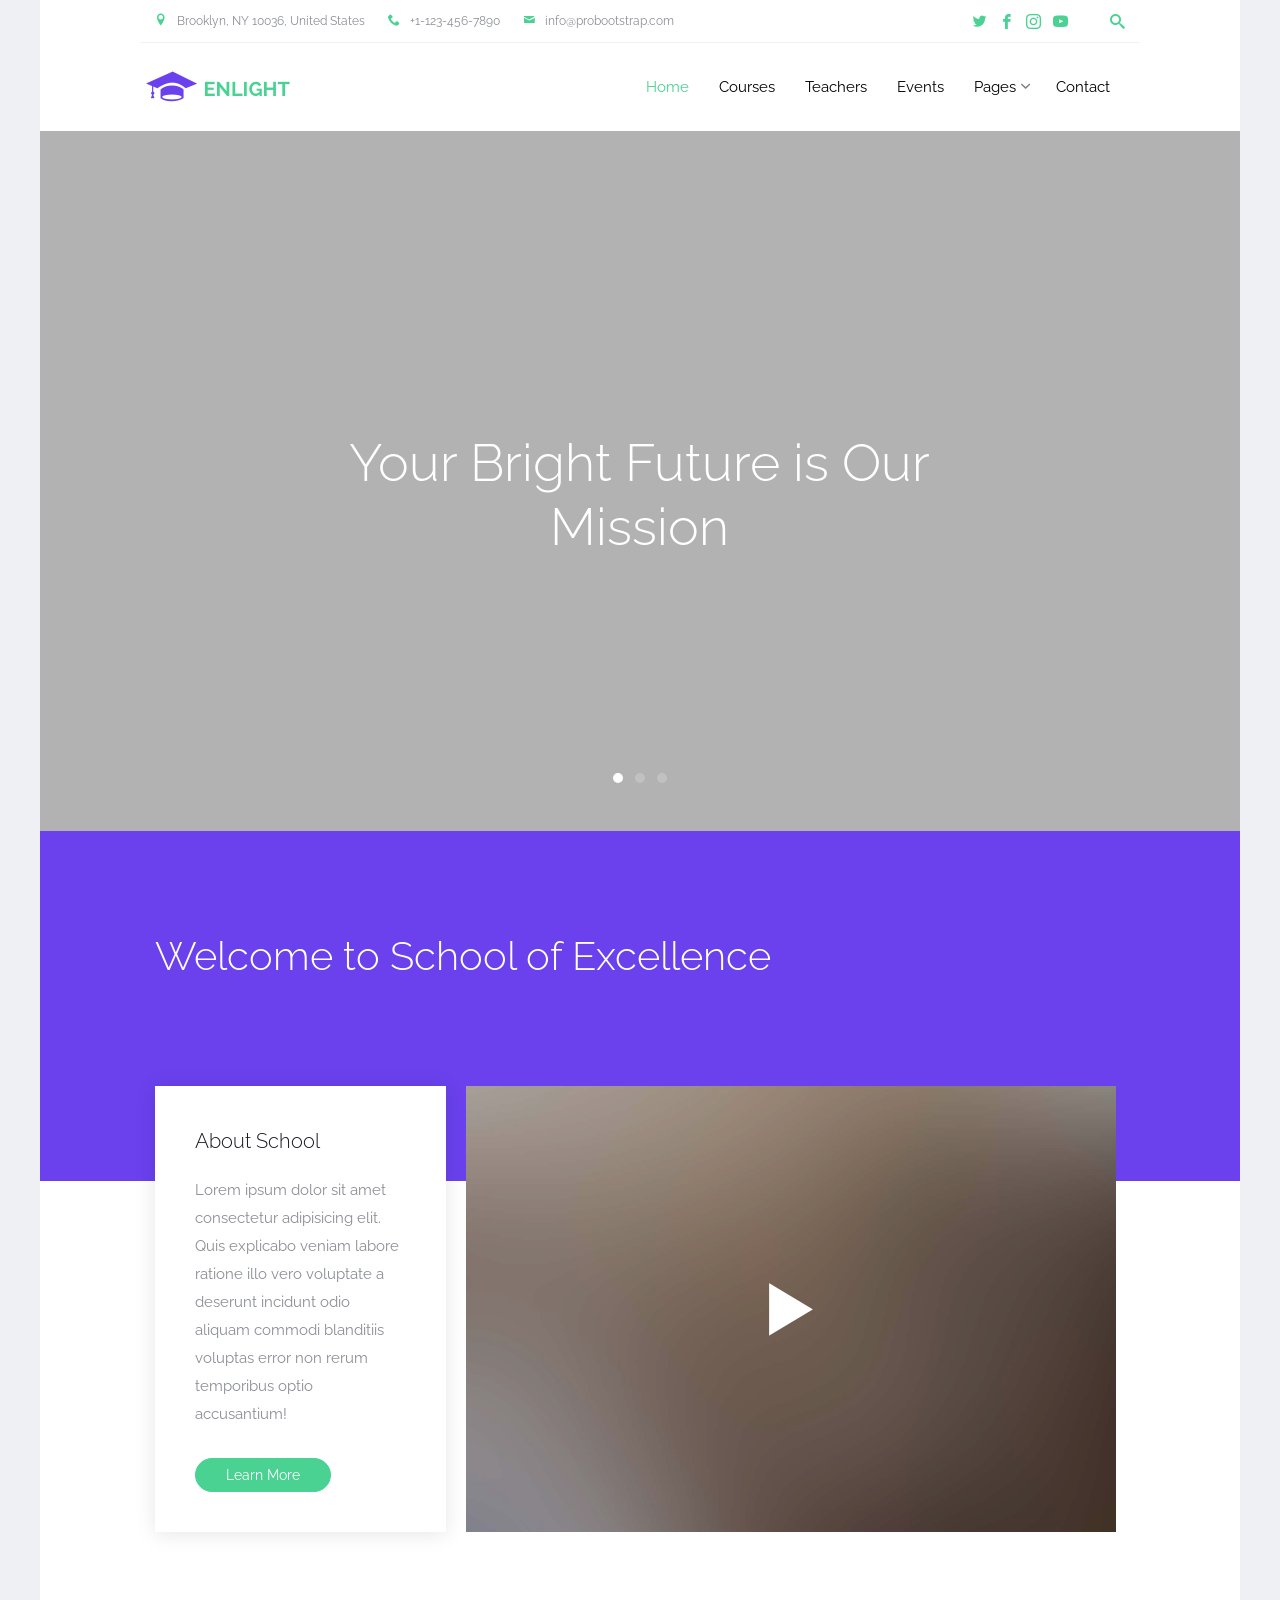
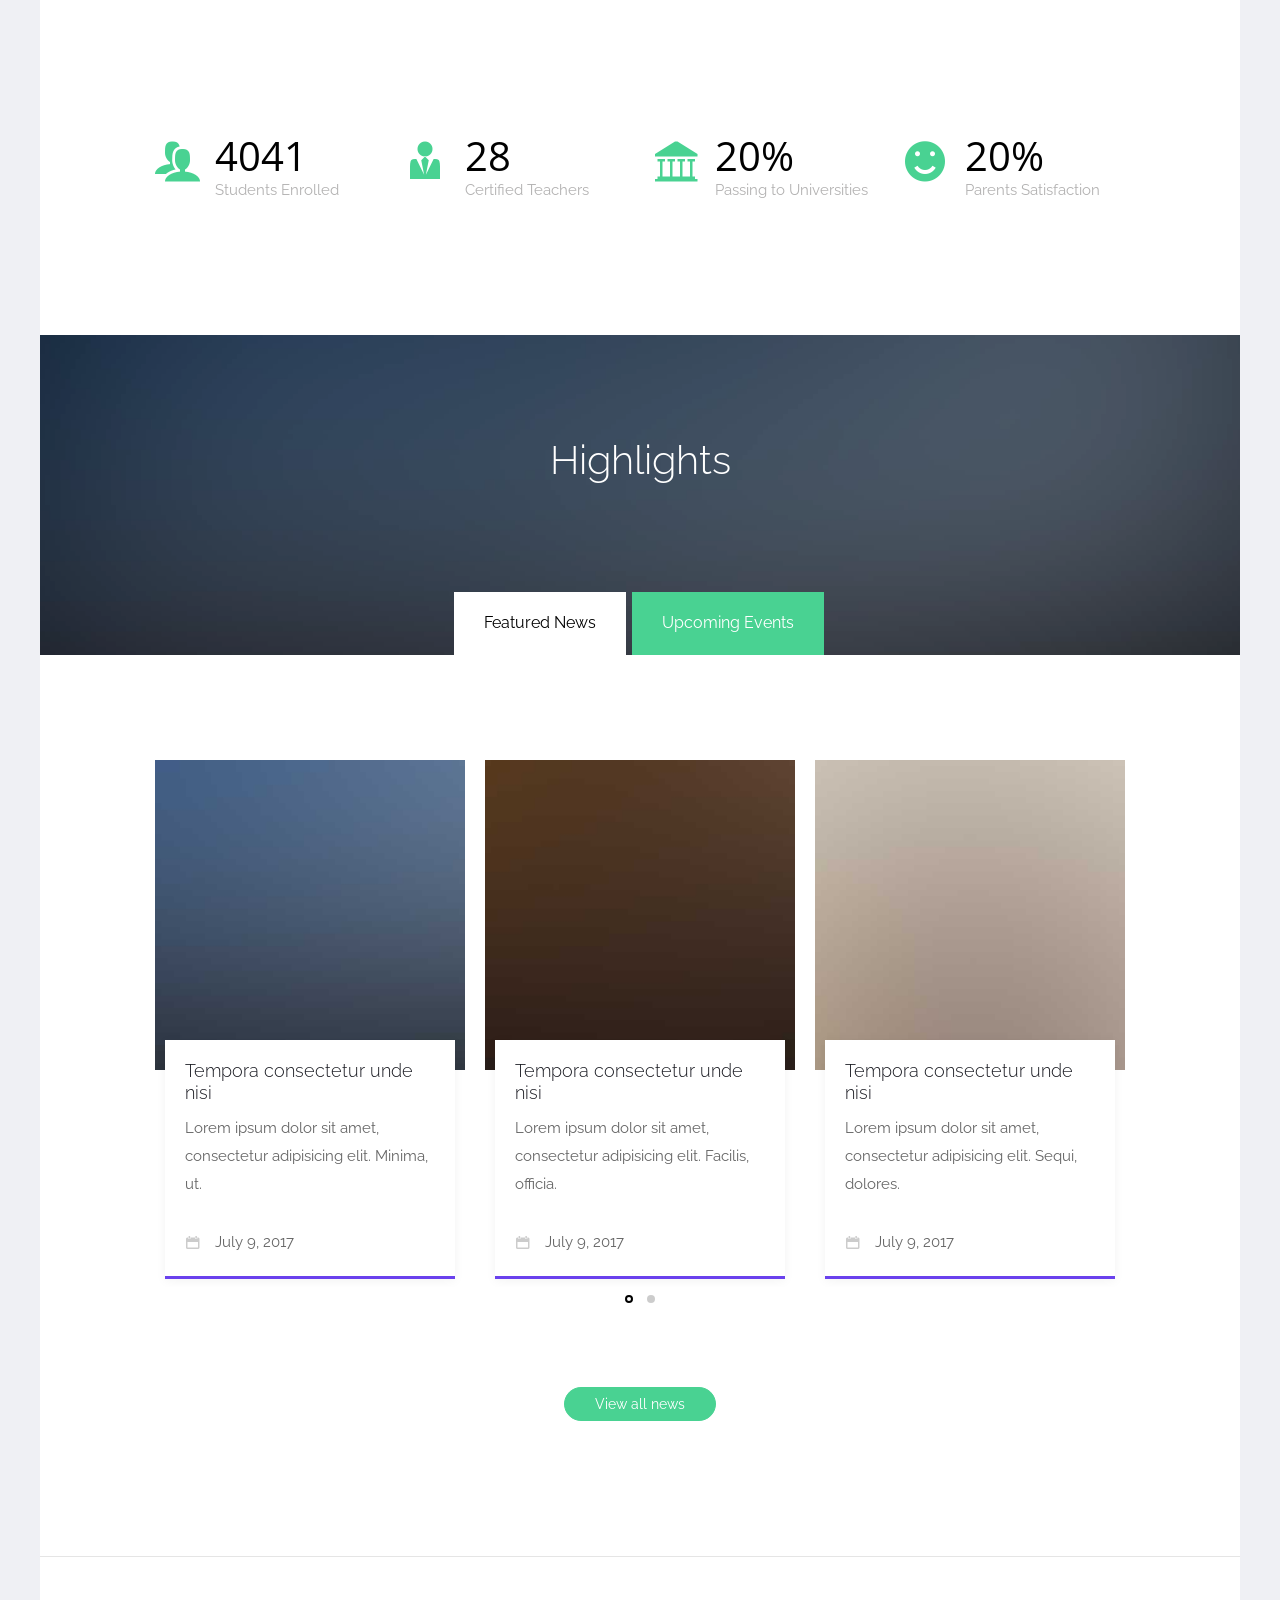
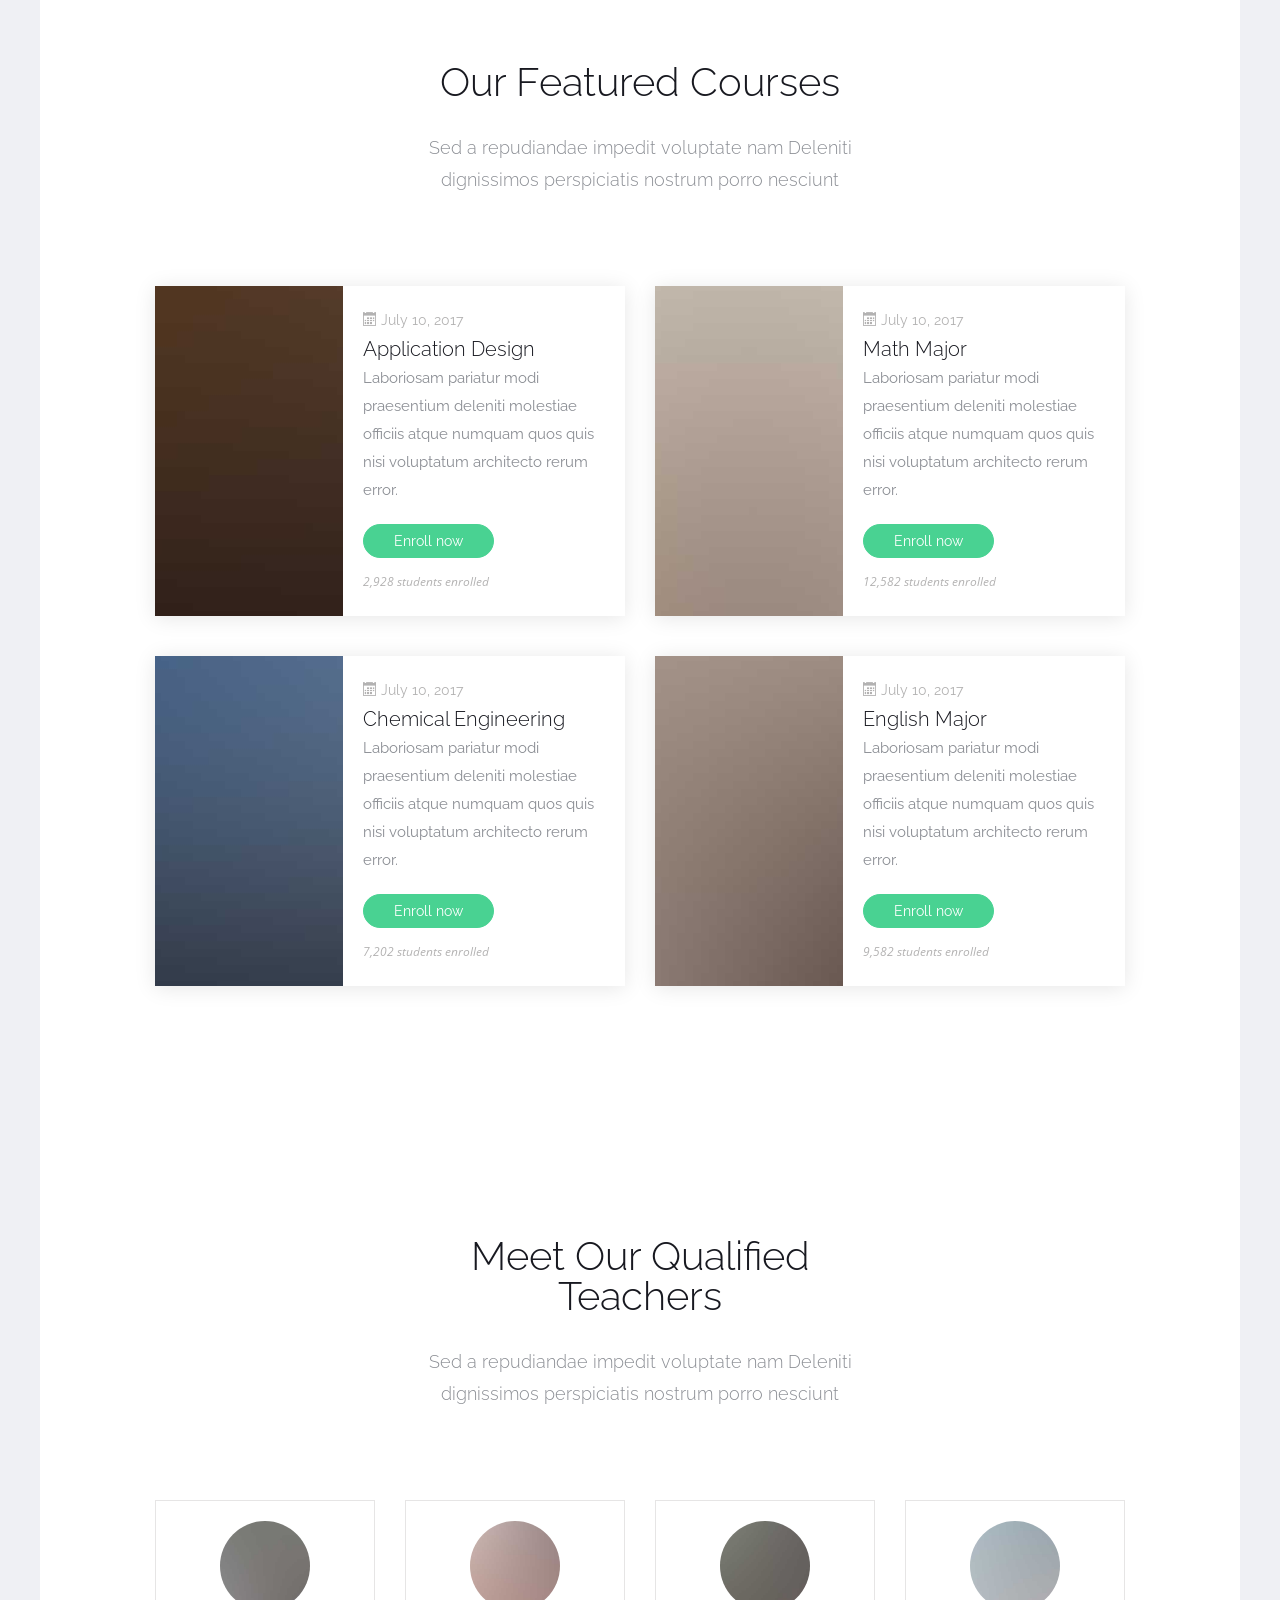
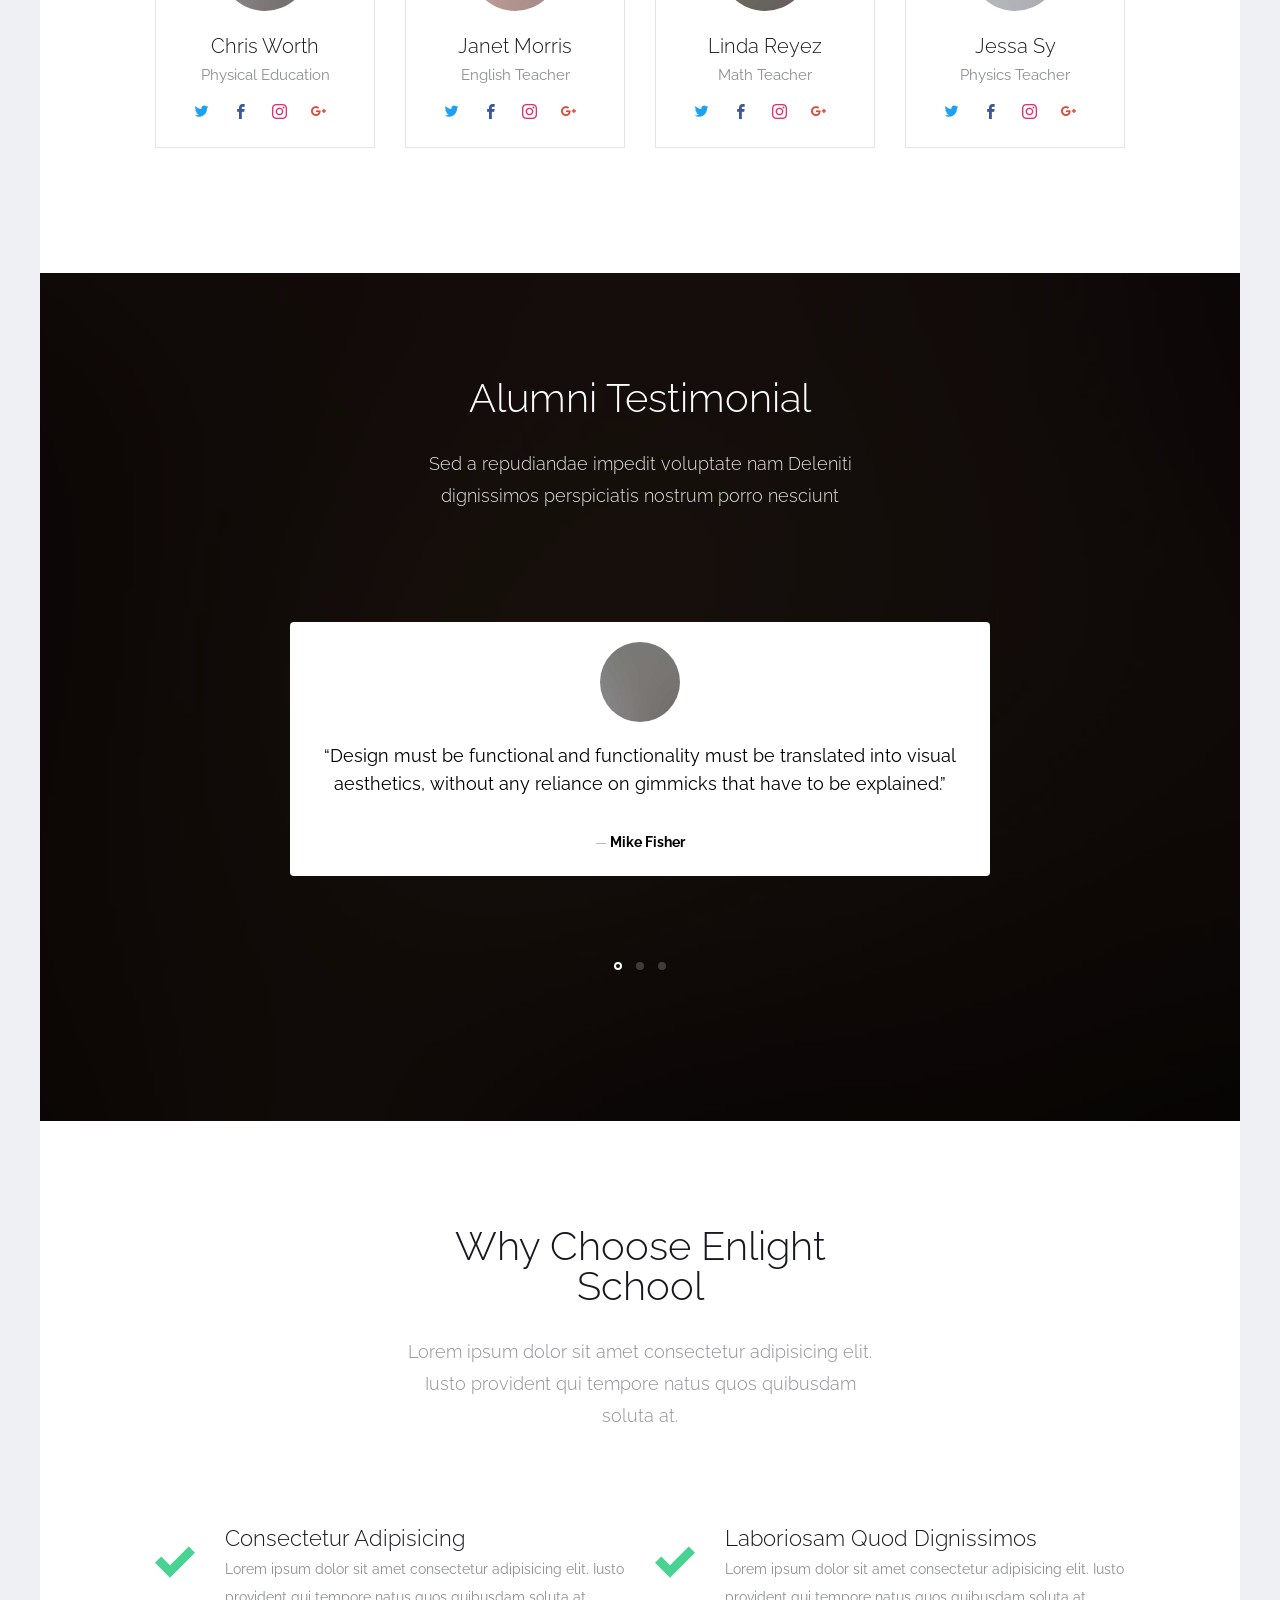
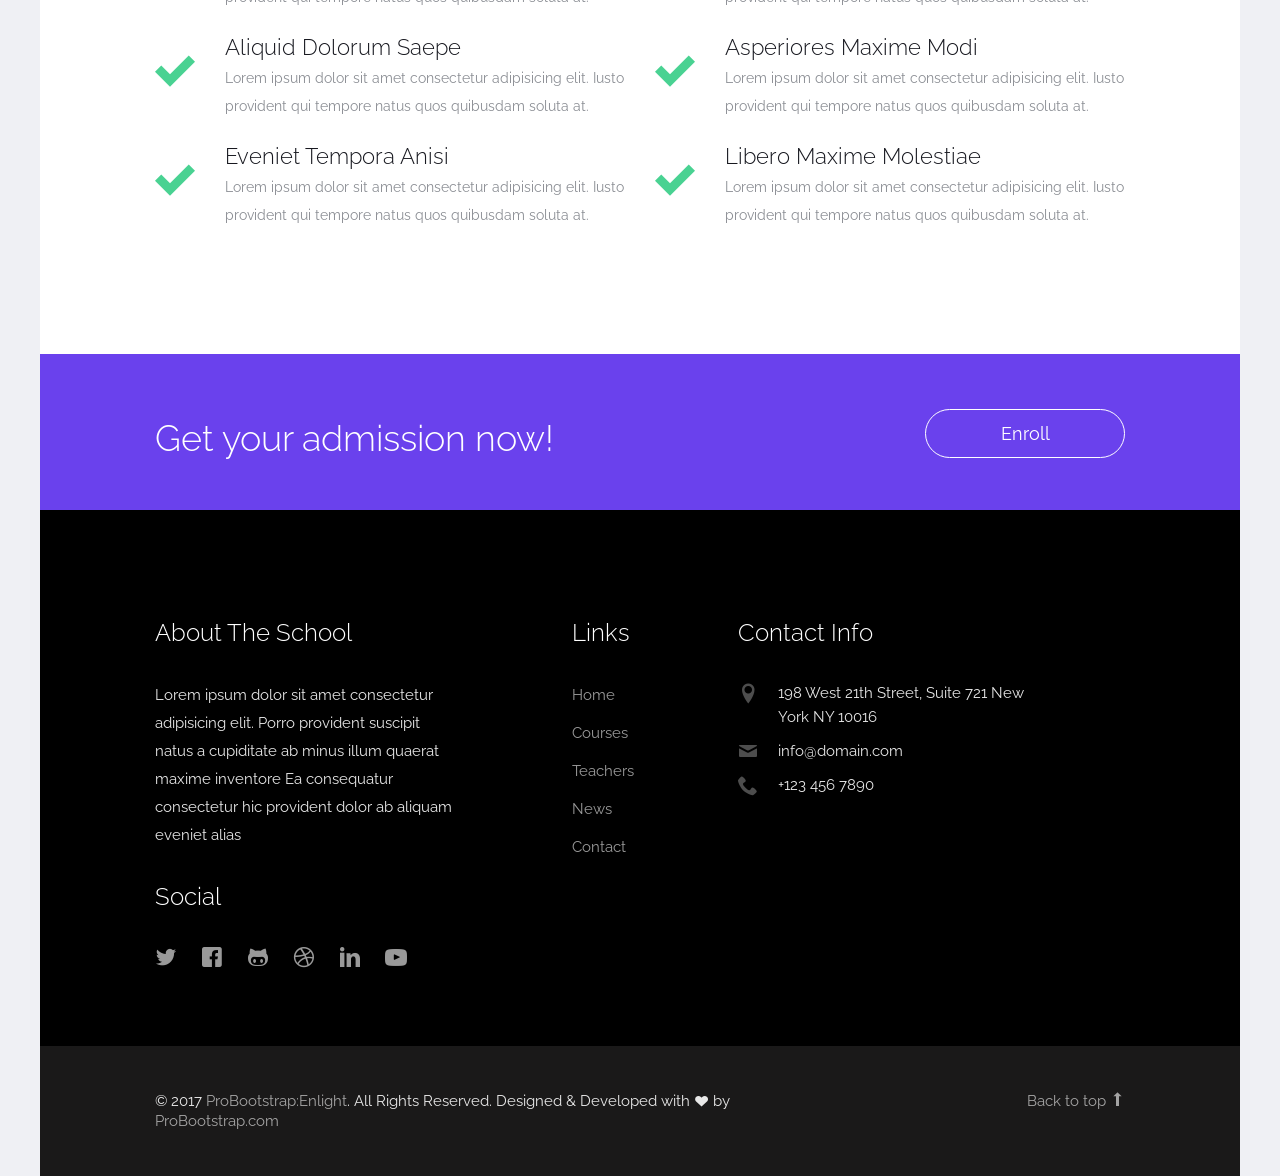
==== index.html @ 127cc67e "Add files via upload" ====
<!DOCTYPE html>

<!-- 
  Theme Name: Enlight
  Theme URL: https://probootstrap.com/enlight-free-education-responsive-bootstrap-website-template
  Author: ProBootstrap.com
  Author URL: https://probootstrap.com
  License: Released for free under the Creative Commons Attribution 3.0 license (probootstrap.com/license)
-->
<html lang="en">
  <head>
    <meta charset="utf-8">
    <meta name="viewport" content="width=device-width, initial-scale=1">
    <title>ProBootstrap:Enlight &mdash; Free Bootstrap Theme, Free Responsive Bootstrap Website Template</title>
    <meta name="description" content="Free Bootstrap Theme by ProBootstrap.com">
    <meta name="keywords" content="free website templates, free bootstrap themes, free template, free bootstrap, free website template">
    
    <link href="https://fonts.googleapis.com/css?family=Raleway:300,400,500,700|Open+Sans" rel="stylesheet">
    <link rel="stylesheet" href="css/styles-merged.css">
    <link rel="stylesheet" href="css/style.min.css">
    <link rel="stylesheet" href="css/custom.css">

    <!--[if lt IE 9]>
      <script src="js/vendor/html5shiv.min.js"></script>
      <script src="js/vendor/respond.min.js"></script>
    <![endif]-->
  </head>
  <body>

    <div class="probootstrap-search" id="probootstrap-search">
      <a href="#" class="probootstrap-close js-probootstrap-close"><i class="icon-cross"></i></a>
      <form action="#">
        <input type="search" name="s" id="search" placeholder="Search a keyword and hit enter...">
      </form>
    </div>
    
    <div class="probootstrap-page-wrapper">
      <!-- Fixed navbar -->
      
      <div class="probootstrap-header-top">
        <div class="container">
          <div class="row">
            <div class="col-lg-9 col-md-9 col-sm-9 probootstrap-top-quick-contact-info">
              <span><i class="icon-location2"></i>Brooklyn, NY 10036, United States</span>
              <span><i class="icon-phone2"></i>+1-123-456-7890</span>
              <span><i class="icon-mail"></i>info@probootstrap.com</span>
            </div>
            <div class="col-lg-3 col-md-3 col-sm-3 probootstrap-top-social">
              <ul>
                <li><a href="#"><i class="icon-twitter"></i></a></li>
                <li><a href="#"><i class="icon-facebook2"></i></a></li>
                <li><a href="#"><i class="icon-instagram2"></i></a></li>
                <li><a href="#"><i class="icon-youtube"></i></a></li>
                <li><a href="#" class="probootstrap-search-icon js-probootstrap-search"><i class="icon-search"></i></a></li>
              </ul>
            </div>
          </div>
        </div>
      </div>
      <nav class="navbar navbar-default probootstrap-navbar">
        <div class="container">
          <div class="navbar-header">
            <div class="btn-more js-btn-more visible-xs">
              <a href="#"><i class="icon-dots-three-vertical "></i></a>
            </div>
            <button type="button" class="navbar-toggle collapsed" data-toggle="collapse" data-target="#navbar-collapse" aria-expanded="false" aria-controls="navbar">
              <span class="sr-only">Toggle navigation</span>
              <span class="icon-bar"></span>
              <span class="icon-bar"></span>
              <span class="icon-bar"></span>
            </button>
            <a class="navbar-brand" href="index.html" title="ProBootstrap:Enlight">Enlight</a>
          </div>

          <div id="navbar-collapse" class="navbar-collapse collapse">
            <ul class="nav navbar-nav navbar-right">
              <li class="active"><a href="index.html">Home</a></li>
              <li><a href="courses.html">Courses</a></li>
              <li><a href="teachers.html">Teachers</a></li>
              <li><a href="events.html">Events</a></li>
              <li class="dropdown">
                <a href="#" data-toggle="dropdown" class="dropdown-toggle">Pages</a>
                <ul class="dropdown-menu">
                  <li><a href="about.html">About Us</a></li>
                  <li><a href="courses.html">Courses</a></li>
                  <li><a href="course-single.html">Course Single</a></li>
                  <li><a href="gallery.html">Gallery</a></li>
                  <li class="dropdown-submenu dropdown">
                    <a href="#" data-toggle="dropdown" class="dropdown-toggle"><span>Sub Menu</span></a>
                    <ul class="dropdown-menu">
                      <li><a href="#">Second Level Menu</a></li>
                      <li><a href="#">Second Level Menu</a></li>
                      <li><a href="#">Second Level Menu</a></li>
                      <li><a href="#">Second Level Menu</a></li>
                    </ul>
                  </li>
                  <li><a href="news.html">News</a></li>
                </ul>
              </li>
              <li><a href="contact.html">Contact</a></li>
            </ul>
          </div>
        </div>
      </nav>

      <section class="flexslider">
        <ul class="slides">
          <li style="background-image: url(https://lh3.googleusercontent.com/p/AF1QipNuU_C5GnhTZWH6vgxc_e4uZu9XcV9Hm88G8MUQ=s1360-w1360-h1020)" class="overlay">
            <div class="container">
              <div class="row">
                <div class="col-md-8 col-md-offset-2">
                  <div class="probootstrap-slider-text text-center">
                    <h1 class="probootstrap-heading probootstrap-animate">Your Bright Future is Our Mission</h1>
                  </div>
                </div>
              </div>
            </div>
          </li>
          <li style="background-image: url(https://lh3.googleusercontent.com/p/AF1QipNfNmnZdE9JPry0Pn5ah1dm9yUsO1oCKisgg_hk=s1360-w1360-h1020)" class="overlay">
            <div class="container">
              <div class="row">
                <div class="col-md-8 col-md-offset-2">
                  <div class="probootstrap-slider-text text-center">
                    <h1 class="probootstrap-heading probootstrap-animate">Education is Life</h1>
                  </div>
                </div>
              </div>
            </div>
            
          </li>
          <li style="background-image: url(https://lh3.googleusercontent.com/p/AF1QipM8zcqcFhiz9XKnzBF4yiytCHOddHcxWAkqrK_x=s1360-w1360-h1020)" class="overlay">
            <div class="container">
              <div class="row">
                <div class="col-md-8 col-md-offset-2">
                  <div class="probootstrap-slider-text text-center">
                    <h1 class="probootstrap-heading probootstrap-animate">Helping Each of Our Students Fulfill the Potential</h1>
                  </div>
                </div>
              </div>
            </div>
          </li>
        </ul>
      </section>
      
      <section class="probootstrap-section probootstrap-section-colored">
        <div class="container">
          <div class="row">
            <div class="col-md-12 text-left section-heading probootstrap-animate">
              <h2>Welcome to School of Excellence</h2>
            </div>
          </div>
        </div>
      </section>

      <section class="probootstrap-section">
        <div class="container">
          <div class="row">
            <div class="col-md-12">
              <div class="probootstrap-flex-block">
                <div class="probootstrap-text probootstrap-animate">
                  <h3>About School</h3>
                  <p>Lorem ipsum dolor sit amet consectetur adipisicing elit. Quis explicabo veniam labore ratione illo vero voluptate a deserunt incidunt odio aliquam commodi blanditiis voluptas error non rerum temporibus optio accusantium!</p>
                  <p><a href="#" class="btn btn-primary">Learn More</a></p>
                </div>
                <div class="probootstrap-image probootstrap-animate" style="background-image: url(img/slider_3.jpg)">
                  <a href="https://vimeo.com/45830194" class="btn-video popup-vimeo"><i class="icon-play3"></i></a>
                </div>
              </div>
            </div>
          </div>
        </div>
      </section>

      <section class="probootstrap-section" id="probootstrap-counter">
        <div class="container">
          
          <div class="row">
            <div class="col-md-3 col-sm-6 col-xs-6 col-xxs-12 probootstrap-animate">
              <div class="probootstrap-counter-wrap">
                <div class="probootstrap-icon">
                  <i class="icon-users2"></i>
                </div>
                <div class="probootstrap-text">
                  <span class="probootstrap-counter">
                    <span class="js-counter" data-from="0" data-to="20203" data-speed="5000" data-refresh-interval="50">1</span>
                  </span>
                  <span class="probootstrap-counter-label">Students Enrolled</span>
                </div>
              </div>
            </div>
            <div class="col-md-3 col-sm-6 col-xs-6 col-xxs-12 probootstrap-animate">
              <div class="probootstrap-counter-wrap">
                <div class="probootstrap-icon">
                  <i class="icon-user-tie"></i>
                </div>
                <div class="probootstrap-text">
                  <span class="probootstrap-counter">
                    <span class="js-counter" data-from="0" data-to="139" data-speed="5000" data-refresh-interval="50">1</span>
                  </span>
                  <span class="probootstrap-counter-label">Certified Teachers</span>
                </div>
              </div>
            </div>
            <div class="clearfix visible-sm-block visible-xs-block"></div>
            <div class="col-md-3 col-sm-6 col-xs-6 col-xxs-12 probootstrap-animate">
              <div class="probootstrap-counter-wrap">
                <div class="probootstrap-icon">
                  <i class="icon-library"></i>
                </div>
                <div class="probootstrap-text">
                  <span class="probootstrap-counter">
                    <span class="js-counter" data-from="0" data-to="99" data-speed="5000" data-refresh-interval="50">1</span>%
                  </span>
                  <span class="probootstrap-counter-label">Passing to Universities</span>
                </div>
              </div>
            </div>
            <div class="col-md-3 col-sm-6 col-xs-6 col-xxs-12 probootstrap-animate">
               
               <div class="probootstrap-counter-wrap">
                <div class="probootstrap-icon">
                  <i class="icon-smile2"></i>
                </div>
                <div class="probootstrap-text">
                  <span class="probootstrap-counter">
                    <span class="js-counter" data-from="0" data-to="100" data-speed="5000" data-refresh-interval="50">1</span>%
                  </span>
                  <span class="probootstrap-counter-label">Parents Satisfaction</span>
                </div>
              </div>
            </div>
          </div>
        </div>
      </section>

      <section class="probootstrap-section probootstrap-section-colored probootstrap-bg probootstrap-custom-heading probootstrap-tab-section" style="background-image: url(img/slider_2.jpg)">
        <div class="container">
          <div class="row">
            <div class="col-md-12 text-center section-heading probootstrap-animate">
              <h2 class="mb0">Highlights</h2>
            </div>
          </div>
        </div>
        <div class="probootstrap-tab-style-1">
          <ul class="nav nav-tabs probootstrap-center probootstrap-tabs no-border">
            <li class="active"><a data-toggle="tab" href="#featured-news">Featured News</a></li>
            <li><a data-toggle="tab" href="#upcoming-events">Upcoming Events</a></li>
          </ul>
        </div>
      </section>

      <section class="probootstrap-section probootstrap-section">
        <div class="container">
          <div class="row">
            <div class="col-md-12">
              
              <div class="tab-content">

                <div id="featured-news" class="tab-pane fade in active">
                  <div class="row">
                    <div class="col-md-12">
                      <div class="owl-carousel" id="owl1">
                        <div class="item">
                          <a href="#" class="probootstrap-featured-news-box">
                            <figure class="probootstrap-media"><img src="img/img_sm_3.jpg" alt="Free Bootstrap Template by ProBootstrap.com" class="img-responsive"></figure>
                            <div class="probootstrap-text">
                              <h3>Tempora consectetur unde nisi</h3>
                              <p>Lorem ipsum dolor sit amet, consectetur adipisicing elit. Minima, ut.</p>
                              <span class="probootstrap-date"><i class="icon-calendar"></i>July 9, 2017</span>
                              
                            </div>
                          </a>
                        </div>
                        <!-- END item -->
                        <div class="item">
                          <a href="#" class="probootstrap-featured-news-box">
                            <figure class="probootstrap-media"><img src="img/img_sm_1.jpg" alt="Free Bootstrap Template by ProBootstrap.com" class="img-responsive"></figure>
                            <div class="probootstrap-text">
                              <h3>Tempora consectetur unde nisi</h3>
                              <p>Lorem ipsum dolor sit amet, consectetur adipisicing elit. Facilis, officia.</p>
                              <span class="probootstrap-date"><i class="icon-calendar"></i>July 9, 2017</span>
                              
                            </div>
                          </a>
                        </div>
                        <!-- END item -->
                        <div class="item">
                          <a href="#" class="probootstrap-featured-news-box">
                            <figure class="probootstrap-media"><img src="img/img_sm_2.jpg" alt="Free Bootstrap Template by ProBootstrap.com" class="img-responsive"></figure>
                            <div class="probootstrap-text">
                              <h3>Tempora consectetur unde nisi</h3>
                              <p>Lorem ipsum dolor sit amet, consectetur adipisicing elit. Sequi, dolores.</p>
                              <span class="probootstrap-date"><i class="icon-calendar"></i>July 9, 2017</span>
                              
                            </div>
                          </a>
                        </div>
                        <!-- END item -->
                        <div class="item">
                          <a href="#" class="probootstrap-featured-news-box">
                            <figure class="probootstrap-media"><img src="img/img_sm_3.jpg" alt="Free Bootstrap Template by ProBootstrap.com" class="img-responsive"></figure>
                            <div class="probootstrap-text">
                              <h3>Tempora consectetur unde nisi</h3>
                              <p>Lorem ipsum dolor sit amet, consectetur adipisicing elit. Iure, earum.</p>
                              <span class="probootstrap-date"><i class="icon-calendar"></i>July 9, 2017</span>
                              
                              
                            </div>
                          </a>
                        </div>
                        <!-- END item -->
                      </div>
                    </div>
                  </div>
                  <!-- END row -->
                  <div class="row">
                    <div class="col-md-12 text-center">
                      <p><a href="#" class="btn btn-primary">View all news</a></p>  
                    </div>
                  </div>
                </div>
                <div id="upcoming-events" class="tab-pane fade">
                  <div class="row">
                    <div class="col-md-12">
                      <div class="owl-carousel" id="owl2">
                        <div class="item">
                          <a href="#" class="probootstrap-featured-news-box">
                            <figure class="probootstrap-media"><img src="img/img_sm_3.jpg" alt="Free Bootstrap Template by ProBootstrap.com" class="img-responsive"></figure>
                            <div class="probootstrap-text">
                              <h3>Tempora consectetur unde nisi</h3>
                              <span class="probootstrap-date"><i class="icon-calendar"></i>July 9, 2017</span>
                              <span class="probootstrap-location"><i class="icon-location2"></i>White Palace, Brooklyn, NYC</span>
                            </div>
                          </a>
                        </div>
                        <!-- END item -->
                        <div class="item">
                          <a href="#" class="probootstrap-featured-news-box">
                            <figure class="probootstrap-media"><img src="img/img_sm_1.jpg" alt="Free Bootstrap Template by ProBootstrap.com" class="img-responsive"></figure>
                            <div class="probootstrap-text">
                              <h3>Tempora consectetur unde nisi</h3>
                              <span class="probootstrap-date"><i class="icon-calendar"></i>July 9, 2017</span>
                              <span class="probootstrap-location"><i class="icon-location2"></i>White Palace, Brooklyn, NYC</span>
                            </div>
                          </a>
                        </div>
                        <!-- END item -->
                        <div class="item">
                          <a href="#" class="probootstrap-featured-news-box">
                            <figure class="probootstrap-media"><img src="img/img_sm_2.jpg" alt="Free Bootstrap Template by ProBootstrap.com" class="img-responsive"></figure>
                            <div class="probootstrap-text">
                              <h3>Tempora consectetur unde nisi</h3>
                              <span class="probootstrap-date"><i class="icon-calendar"></i>July 9, 2017</span>
                              <span class="probootstrap-location"><i class="icon-location2"></i>White Palace, Brooklyn, NYC</span>
                            </div>
                          </a>
                        </div>
                        <!-- END item -->
                        <div class="item">
                          <a href="#" class="probootstrap-featured-news-box">
                            <figure class="probootstrap-media"><img src="img/img_sm_3.jpg" alt="Free Bootstrap Template by ProBootstrap.com" class="img-responsive"></figure>
                            <div class="probootstrap-text">
                              <h3>Tempora consectetur unde nisi</h3>
                              <span class="probootstrap-date"><i class="icon-calendar"></i>July 9, 2017</span>
                              <span class="probootstrap-location"><i class="icon-location2"></i>White Palace, Brooklyn, NYC</span>
                            </div>
                          </a>
                        </div>
                        <!-- END item -->
                      </div>
                    </div>
                  </div>
                  <div class="row">
                    <div class="col-md-12 text-center">
                      <p><a href="#" class="btn btn-primary">View all events</a></p>  
                    </div>
                  </div>
                </div>

              </div>
            
            </div>
          </div>
        </div>
      </section>

      <section class="probootstrap-section probootstrap-bg-white probootstrap-border-top">
        <div class="container">
          <div class="row">
            <div class="col-md-6 col-md-offset-3 text-center section-heading probootstrap-animate">
              <h2>Our Featured Courses</h2>
              <p class="lead">Sed a repudiandae impedit voluptate nam Deleniti dignissimos perspiciatis nostrum porro nesciunt</p>
            </div>
          </div>
          <!-- END row -->
          <div class="row">
            <div class="col-md-6">
              <div class="probootstrap-service-2 probootstrap-animate">
                <div class="image">
                  <div class="image-bg">
                    <img src="img/img_sm_1.jpg" alt="Free Bootstrap Template by ProBootstrap.com">
                  </div>
                </div>
                <div class="text">
                  <span class="probootstrap-meta"><i class="icon-calendar2"></i> July 10, 2017</span>
                  <h3>Application Design</h3>
                  <p>Laboriosam pariatur modi praesentium deleniti molestiae officiis atque numquam quos quis nisi voluptatum architecto rerum error.</p>
                  <p><a href="#" class="btn btn-primary">Enroll now</a> <span class="enrolled-count">2,928 students enrolled</span></p>
                </div>
              </div>

              <div class="probootstrap-service-2 probootstrap-animate">
                <div class="image">
                  <div class="image-bg">
                    <img src="img/img_sm_3.jpg" alt="Free Bootstrap Template by ProBootstrap.com">
                  </div>
                </div>
                <div class="text">
                  <span class="probootstrap-meta"><i class="icon-calendar2"></i> July 10, 2017</span>
                  <h3>Chemical Engineering</h3>
                  <p>Laboriosam pariatur modi praesentium deleniti molestiae officiis atque numquam quos quis nisi voluptatum architecto rerum error.</p>
                  <p><a href="#" class="btn btn-primary">Enroll now</a> <span class="enrolled-count">7,202 students enrolled</span></p>
                </div>
              </div>

            </div>
            <div class="col-md-6">
              <div class="probootstrap-service-2 probootstrap-animate">
                <div class="image">
                  <div class="image-bg">
                    <img src="img/img_sm_2.jpg" alt="Free Bootstrap Template by ProBootstrap.com">
                  </div>
                </div>
                <div class="text">
                  <span class="probootstrap-meta"><i class="icon-calendar2"></i> July 10, 2017</span>
                  <h3>Math Major</h3>
                  <p>Laboriosam pariatur modi praesentium deleniti molestiae officiis atque numquam quos quis nisi voluptatum architecto rerum error.</p>
                  <p><a href="#" class="btn btn-primary">Enroll now</a> <span class="enrolled-count">12,582 students enrolled</span></p>
                </div>
              </div>

              <div class="probootstrap-service-2 probootstrap-animate">
                <div class="image">
                  <div class="image-bg">
                    <img src="img/img_sm_4.jpg" alt="Free Bootstrap Template by ProBootstrap.com">
                  </div>
                </div>
                <div class="text">
                  <span class="probootstrap-meta"><i class="icon-calendar2"></i> July 10, 2017</span>
                  <h3>English Major</h3>
                  <p>Laboriosam pariatur modi praesentium deleniti molestiae officiis atque numquam quos quis nisi voluptatum architecto rerum error.</p>
                  <p><a href="#" class="btn btn-primary">Enroll now</a> <span class="enrolled-count">9,582 students enrolled</span></p>
                </div>
              </div>

            </div>
          </div>
        </div>
      </section>

      
      
      <section class="probootstrap-section">
        <div class="container">
          <div class="row">
            <div class="col-md-6 col-md-offset-3 text-center section-heading probootstrap-animate">
              <h2>Meet Our Qualified Teachers</h2>
              <p class="lead">Sed a repudiandae impedit voluptate nam Deleniti dignissimos perspiciatis nostrum porro nesciunt</p>
            </div>
          </div>
          <!-- END row -->

          <div class="row">
            <div class="col-md-3 col-sm-6">
              <div class="probootstrap-teacher text-center probootstrap-animate">
                <figure class="media">
                  <img src="img/person_1.jpg" alt="Free Bootstrap Template by ProBootstrap.com" class="img-responsive">
                </figure>
                <div class="text">
                  <h3>Chris Worth</h3>
                  <p>Physical Education</p>
                  <ul class="probootstrap-footer-social">
                    <li class="twitter"><a href="#"><i class="icon-twitter"></i></a></li>
                    <li class="facebook"><a href="#"><i class="icon-facebook2"></i></a></li>
                    <li class="instagram"><a href="#"><i class="icon-instagram2"></i></a></li>
                    <li class="google-plus"><a href="#"><i class="icon-google-plus"></i></a></li>
                  </ul>
                </div>
              </div>
            </div>
            <div class="col-md-3 col-sm-6">
              <div class="probootstrap-teacher text-center probootstrap-animate">
                <figure class="media">
                  <img src="img/person_5.jpg" alt="Free Bootstrap Template by ProBootstrap.com" class="img-responsive">
                </figure>
                <div class="text">
                  <h3>Janet Morris</h3>
                  <p>English Teacher</p>
                  <ul class="probootstrap-footer-social">
                    <li class="twitter"><a href="#"><i class="icon-twitter"></i></a></li>
                    <li class="facebook"><a href="#"><i class="icon-facebook2"></i></a></li>
                    <li class="instagram"><a href="#"><i class="icon-instagram2"></i></a></li>
                    <li class="google-plus"><a href="#"><i class="icon-google-plus"></i></a></li>
                  </ul>
                </div>
              </div>
            </div>
            <div class="clearfix visible-sm-block visible-xs-block"></div>
            <div class="col-md-3 col-sm-6">
              <div class="probootstrap-teacher text-center probootstrap-animate">
                <figure class="media">
                  <img src="img/person_6.jpg" alt="Free Bootstrap Template by ProBootstrap.com" class="img-responsive">
                </figure>
                <div class="text">
                  <h3>Linda Reyez</h3>
                  <p>Math Teacher</p>
                  <ul class="probootstrap-footer-social">
                    <li class="twitter"><a href="#"><i class="icon-twitter"></i></a></li>
                    <li class="facebook"><a href="#"><i class="icon-facebook2"></i></a></li>
                    <li class="instagram"><a href="#"><i class="icon-instagram2"></i></a></li>
                    <li class="google-plus"><a href="#"><i class="icon-google-plus"></i></a></li>
                  </ul>
                </div>
              </div>
            </div>
            <div class="col-md-3 col-sm-6">
              <div class="probootstrap-teacher text-center probootstrap-animate">
                <figure class="media">
                  <img src="img/person_7.jpg" alt="Free Bootstrap Template by ProBootstrap.com" class="img-responsive">
                </figure>
                <div class="text">
                  <h3>Jessa Sy</h3>
                  <p>Physics Teacher</p>
                  <ul class="probootstrap-footer-social">
                    <li class="twitter"><a href="#"><i class="icon-twitter"></i></a></li>
                    <li class="facebook"><a href="#"><i class="icon-facebook2"></i></a></li>
                    <li class="instagram"><a href="#"><i class="icon-instagram2"></i></a></li>
                    <li class="google-plus"><a href="#"><i class="icon-google-plus"></i></a></li>
                  </ul>
                </div>
              </div>
            </div>
          </div>

        </div>
      </section>
      <section class="probootstrap-section probootstrap-bg probootstrap-section-colored probootstrap-testimonial" style="background-image: url(img/slider_4.jpg);">
        <div class="container">
          <div class="row">
            <div class="col-md-6 col-md-offset-3 text-center section-heading probootstrap-animate">
              <h2>Alumni Testimonial</h2>
              <p class="lead">Sed a repudiandae impedit voluptate nam Deleniti dignissimos perspiciatis nostrum porro nesciunt</p>
            </div>
          </div>
          <!-- END row -->
          <div class="row">
            <div class="col-md-12 probootstrap-animate">
              <div class="owl-carousel owl-carousel-testimony owl-carousel-fullwidth">
                <div class="item">

                  <div class="probootstrap-testimony-wrap text-center">
                    <figure>
                      <img src="img/person_1.jpg" alt="Free Bootstrap Template by ProBootstrap.com">
                    </figure>
                    <blockquote class="quote">&ldquo;Design must be functional and functionality must be translated into visual aesthetics, without any reliance on gimmicks that have to be explained.&rdquo; <cite class="author"> &mdash; <span>Mike Fisher</span></cite></blockquote>
                  </div>

                </div>
                <div class="item">
                  <div class="probootstrap-testimony-wrap text-center">
                    <figure>
                      <img src="img/person_2.jpg" alt="Free Bootstrap Template by ProBootstrap.com">
                    </figure>
                    <blockquote class="quote">&ldquo;Creativity is just connecting things. When you ask creative people how they did something, they feel a little guilty because they didn’t really do it, they just saw something. It seemed obvious to them after a while.&rdquo; <cite class="author"> &mdash;<span>Jorge Smith</span></cite></blockquote>
                  </div>
                </div>
                <div class="item">
                  <div class="probootstrap-testimony-wrap text-center">
                    <figure>
                      <img src="img/person_3.jpg" alt="Free Bootstrap Template by ProBootstrap.com">
                    </figure>
                    <blockquote class="quote">&ldquo;I think design would be better if designers were much more skeptical about its applications. If you believe in the potency of your craft, where you choose to dole it out is not something to take lightly.&rdquo; <cite class="author">&mdash; <span>Brandon White</span></cite></blockquote>
                  </div>
                </div>
                
              </div>
            </div>
          </div>
          <!-- END row -->
        </div>
      </section>

      <section class="probootstrap-section">
        <div class="container">
          <div class="row">
            <div class="col-md-6 col-md-offset-3 text-center section-heading probootstrap-animate">
              <h2>Why Choose Enlight School</h2>
              <p class="lead">Lorem ipsum dolor sit amet consectetur adipisicing elit. Iusto provident qui tempore natus quos quibusdam soluta at.</p>
            </div>
          </div>
          <div class="row">
            <div class="col-md-6">
              <div class="service left-icon probootstrap-animate">
                <div class="icon"><i class="icon-checkmark"></i></div>
                <div class="text">
                  <h3>Consectetur Adipisicing</h3>
                  <p>Lorem ipsum dolor sit amet consectetur adipisicing elit. Iusto provident qui tempore natus quos quibusdam soluta at.</p>
                </div>  
              </div>
              <div class="service left-icon probootstrap-animate">
                <div class="icon"><i class="icon-checkmark"></i></div>
                <div class="text">
                  <h3>Aliquid Dolorum Saepe</h3>
                  <p>Lorem ipsum dolor sit amet consectetur adipisicing elit. Iusto provident qui tempore natus quos quibusdam soluta at.</p>
                </div>
              </div>
              <div class="service left-icon probootstrap-animate">
                <div class="icon"><i class="icon-checkmark"></i></div>
                <div class="text">
                  <h3>Eveniet Tempora Anisi</h3>
                  <p>Lorem ipsum dolor sit amet consectetur adipisicing elit. Iusto provident qui tempore natus quos quibusdam soluta at.</p>
                </div>
              </div>
            </div>
            <div class="col-md-6">
              <div class="service left-icon probootstrap-animate">
                <div class="icon"><i class="icon-checkmark"></i></div>
                <div class="text">
                  <h3>Laboriosam Quod Dignissimos</h3>
                  <p>Lorem ipsum dolor sit amet consectetur adipisicing elit. Iusto provident qui tempore natus quos quibusdam soluta at.</p>
                </div>  
              </div>
              
              <div class="service left-icon probootstrap-animate">
                <div class="icon"><i class="icon-checkmark"></i></div>
                <div class="text">
                  <h3>Asperiores Maxime Modi</h3>
                  <p>Lorem ipsum dolor sit amet consectetur adipisicing elit. Iusto provident qui tempore natus quos quibusdam soluta at.</p>
                </div>
              </div>
              
              <div class="service left-icon probootstrap-animate">
                <div class="icon"><i class="icon-checkmark"></i></div>
                <div class="text">
                  <h3>Libero Maxime Molestiae</h3>
                  <p>Lorem ipsum dolor sit amet consectetur adipisicing elit. Iusto provident qui tempore natus quos quibusdam soluta at.</p>
                </div>
              </div>

            </div>
          </div>
          <!-- END row -->
        </div>
      </section>
      
      <section class="probootstrap-cta">
        <div class="container">
          <div class="row">
            <div class="col-md-12">
              <h2 class="probootstrap-animate" data-animate-effect="fadeInRight">Get your admission now!</h2>
              <a href="#" role="button" class="btn btn-primary btn-lg btn-ghost probootstrap-animate" data-animate-effect="fadeInLeft">Enroll</a>
            </div>
          </div>
        </div>
      </section>
      <footer class="probootstrap-footer probootstrap-bg">
        <div class="container">
          <div class="row">
            <div class="col-md-4">
              <div class="probootstrap-footer-widget">
                <h3>About The School</h3>
                <p>Lorem ipsum dolor sit amet consectetur adipisicing elit. Porro provident suscipit natus a cupiditate ab minus illum quaerat maxime inventore Ea consequatur consectetur hic provident dolor ab aliquam eveniet alias</p>
                <h3>Social</h3>
                <ul class="probootstrap-footer-social">
                  <li><a href="#"><i class="icon-twitter"></i></a></li>
                  <li><a href="#"><i class="icon-facebook"></i></a></li>
                  <li><a href="#"><i class="icon-github"></i></a></li>
                  <li><a href="#"><i class="icon-dribbble"></i></a></li>
                  <li><a href="#"><i class="icon-linkedin"></i></a></li>
                  <li><a href="#"><i class="icon-youtube"></i></a></li>
                </ul>
              </div>
            </div>
            <div class="col-md-3 col-md-push-1">
              <div class="probootstrap-footer-widget">
                <h3>Links</h3>
                <ul>
                  <li><a href="#">Home</a></li>
                  <li><a href="#">Courses</a></li>
                  <li><a href="#">Teachers</a></li>
                  <li><a href="#">News</a></li>
                  <li><a href="#">Contact</a></li>
                </ul>
              </div>
            </div>
            <div class="col-md-4">
              <div class="probootstrap-footer-widget">
                <h3>Contact Info</h3>
                <ul class="probootstrap-contact-info">
                  <li><i class="icon-location2"></i> <span>198 West 21th Street, Suite 721 New York NY 10016</span></li>
                  <li><i class="icon-mail"></i><span>info@domain.com</span></li>
                  <li><i class="icon-phone2"></i><span>+123 456 7890</span></li>
                </ul>
              </div>
            </div>
           
          </div>
          <!-- END row -->
          
        </div>

        <div class="probootstrap-copyright">
          <div class="container">
            <div class="row">
              <div class="col-md-8 text-left">
                <p>&copy; 2017 <a href="https://probootstrap.com/">ProBootstrap:Enlight</a>. All Rights Reserved. Designed &amp; Developed with <i class="icon icon-heart"></i> by <a href="https://probootstrap.com/">ProBootstrap.com</a></p>
              </div>
              <div class="col-md-4 probootstrap-back-to-top">
                <p><a href="#" class="js-backtotop">Back to top <i class="icon-arrow-long-up"></i></a></p>
              </div>
            </div>
          </div>
        </div>
      </footer>

    </div>
    <!-- END wrapper -->
    

    <script src="js/scripts.min.js"></script>
    <script src="js/main.min.js"></script>
    <script src="js/custom.js"></script>

  </body>
</html>
---- css/style.min.css ----
/*!==============================
 * Theme Name: Enlight
 * Theme URL: https://probootstrap.com/enlight-free-education-responsive-bootstrap-website-template
 * Author: ProBootstrap.com
 * Author URL: https://probootstrap.com
 * License: Released for free under the Creative Commons Attribution 3.0 license (probootstrap.com/license)
 */body,h1,h2,h3,h4,h5,h6{font-family:Raleway,Arial,sans-serif}.probootstrap-header-top,a{-webkit-transition:.3s all}@font-face{font-family:icomoon;src:url(../fonts/icomoon/icomoon.eot?1z9v6x);src:url(../fonts/icomoon/icomoon.eot?1z9v6x#iefix) format("embedded-opentype"),url(../fonts/icomoon/icomoon.ttf?1z9v6x) format("truetype"),url(../fonts/icomoon/icomoon.woff?1z9v6x) format("woff"),url(../fonts/icomoon/icomoon.svg?1z9v6x#icomoon) format("svg");font-weight:400;font-style:normal}html{overflow-x:hidden}body{background:#EFF0F4;color:#8b8e94;line-height:28px;font-size:15px}h1,h2,h3,h4,h5,h6{color:#181920;line-height:1.5;font-weight:300;margin:0 0 30px}h1{font-size:46px}h2,h4{font-size:36px}h3{font-size:28px}h5,h6{font-size:14px}ol,p,ul{margin-bottom:30px}a{transition:.3s all;color:#6a41ed}a:active,a:focus,a:hover{color:#582aeb;text-decoration:none}.flexslider .probootstrap-heading,.hero-text-heading,.probootstrap-hero h1{font-size:52px;margin-bottom:10px;margin-top:0;line-height:64px;color:#fff;font-weight:300}@media screen and (max-width:768px){.flexslider .probootstrap-heading,.hero-text-heading,.probootstrap-hero h1{font-size:40px;line-height:1.5}.probootstrap-header-top{display:none}.probootstrap-header-top.active{display:block}}.probootstrap-navbar .dropdown-submenu>a:before,.probootstrap-navbar .dropdown>a:before{font-family:icomoon;font-style:normal;font-weight:400;line-height:1;speak:none;font-variant:normal;-webkit-font-smoothing:antialiased;-moz-osx-font-smoothing:grayscale}@media screen and (max-width:480px){.flexslider .probootstrap-heading,.hero-text-heading,.probootstrap-hero h1{font-size:30px}}.flexslider .probootstrap-subheading,.hero-text-subheading,.probootstrap-hero p{font-size:16px;color:rgba(255,255,255,.9)}.flexslider .probootstrap-subheading:last-child,.hero-text-subheading:last-child,.probootstrap-hero p:last-child{margin-bottom:0}.probootstrap-page-wrapper{max-width:1500px;margin:0 auto;background:#fff}@media screen and (max-width:1500px){.probootstrap-page-wrapper{max-width:1200px}.probootstrap-page-wrapper .container{max-width:1000px}}@media screen and (max-width:1200px){.probootstrap-page-wrapper{max-width:960px}.probootstrap-page-wrapper .container{max-width:900px}}.probootstrap-sidebar-inner{background:#fff;padding:40px;margin-bottom:40px;-webkit-box-shadow:0 2px 20px 0 rgba(0,0,0,.1);box-shadow:0 2px 20px 0 rgba(0,0,0,.1)}.probootstrap-side-menu{padding:0;margin:0}.probootstrap-side-menu li{padding:0;margin:0 0 20px;list-style:none;font-size:16px}.probootstrap-side-menu li.active,.probootstrap-side-menu li.active a{color:#000}.probootstrap-header-top{margin-top:0;position:relative;transition:.3s all}.probootstrap-header-top>.container{border-bottom:1px solid #f2f2f2}.probootstrap-top-quick-contact-info{padding-top:7px;padding-bottom:7px;font-size:12px}.probootstrap-top-quick-contact-info span{display:inline-block;margin-right:20px}.probootstrap-top-quick-contact-info span i{display:inline-block;margin-right:10px;color:#49D292}.probootstrap-top-social{text-align:right}.probootstrap-top-social ul{padding:0;margin:5px 0 0}.probootstrap-top-social ul li{list-style:none;padding:0;margin:0;display:inline-block}.probootstrap-top-social ul li a{display:inline-block;padding:4px;color:#49D292}.probootstrap-top-social ul li:last-child a{padding-right:0}.probootstrap-search-icon{margin-left:30px}.probootstrap-navbar{border:none;-webkit-box-shadow:none;box-shadow:none;border-radius:0;margin-bottom:0;background:#fff;-webkit-transition:.3s all;transition:.3s all}@media screen and (max-width:768px){.probootstrap-top-social{text-align:left}.probootstrap-navbar{background:#fff;-webkit-box-shadow:0 2px 10px 0 rgba(0,0,0,.1);box-shadow:0 2px 10px 0 rgba(0,0,0,.1)}}.probootstrap-navbar .btn-more{position:absolute;right:80px;top:13px;z-index:100}.probootstrap-navbar .btn-more a{color:#b3b2b2}.probootstrap-navbar .btn-more a:hover{color:#1a1919}.probootstrap-navbar .navbar-toggle:focus,.probootstrap-navbar .navbar-toggle:hover{background-color:transparent}.probootstrap-navbar .navbar-toggle{border:none}.probootstrap-navbar .navbar-toggle span.icon-bar{-webkit-transition:all .15s;transition:all .15s}.probootstrap-navbar .navbar-toggle span:nth-child(2){-webkit-transform:rotate(45deg);transform:rotate(45deg);-webkit-transform-origin:10% 10%;transform-origin:10% 10%}.probootstrap-navbar .navbar-toggle span:nth-child(3){opacity:0}.probootstrap-navbar .navbar-toggle span:nth-child(4){-webkit-transform:rotate(-45deg);transform:rotate(-45deg);-webkit-transform-origin:10% 90%;transform-origin:10% 90%}.probootstrap-navbar .navbar-toggle.collapsed span:nth-child(2),.probootstrap-navbar .navbar-toggle.collapsed span:nth-child(4){-webkit-transform:rotate(0);transform:rotate(0)}.probootstrap-navbar .navbar-toggle.collapsed span:nth-child(3){opacity:1}.probootstrap-navbar .navbar-brand,.probootstrap-navbar .navbar-nav>li>a,.probootstrap-navbar .parent-nav-link-padding{margin-left:15px;margin-right:15px;padding:34px 0}.probootstrap-navbar .dropdown-header{color:rgba(255,255,255,.2);padding-left:10px;text-transform:uppercase}.probootstrap-navbar .dropdown>a{padding-right:10px!important;position:relative;display:block}@media screen and (max-width:480px){.probootstrap-navbar .btn-more{right:70px}.probootstrap-navbar .dropdown>a{display:block;padding-right:0}}.probootstrap-navbar .dropdown>a:before{text-transform:none;position:absolute;top:50%;right:0;margin-right:-10px;margin-top:-11px;content:"\e924";font-size:20px;color:rgba(0,0,0,.5);-webkit-transition:.3s all;transition:.3s all}@media screen and (max-width:768px){.probootstrap-navbar .navbar-brand,.probootstrap-navbar .navbar-nav>li>a,.probootstrap-navbar .parent-nav-link-padding{padding-top:15px!important;padding-bottom:15px!important}.probootstrap-navbar .dropdown>a:before{color:rgba(0,0,0,.2)}}.probootstrap-navbar .dropdown>a:hover:before{-webkit-transform:rotate(180deg);transform:rotate(180deg)}.probootstrap-navbar .dropdown.open>a,.probootstrap-navbar .dropdown:active>a,.probootstrap-navbar .dropdown:focus>a,.probootstrap-navbar .dropdown:hover>a{-webkit-transition:.3s all;transition:.3s all}.probootstrap-navbar .dropdown.open>a:before,.probootstrap-navbar .dropdown:active>a:before,.probootstrap-navbar .dropdown:focus>a:before,.probootstrap-navbar .dropdown:hover>a:before{-webkit-transform:rotate(180deg);transform:rotate(180deg)}.probootstrap-navbar .dropdown>.dropdown-menu>li a{padding:10px;color:rgba(255,255,255,.8)}.probootstrap-navbar .dropdown>.dropdown-menu>li a:hover,.probootstrap-navbar .dropdown>.dropdown-menu>li.open>a,.probootstrap-navbar .dropdown>.dropdown-menu>li:active>a,.probootstrap-navbar .dropdown>.dropdown-menu>li:focus>a,.probootstrap-navbar .dropdown>.dropdown-menu>li:hover>a{color:#49D292;background:#fff;border-top:none}.probootstrap-navbar .dropdown>.dropdown-menu>li.dropdown-submenu.open>a,.probootstrap-navbar .dropdown>.dropdown-menu>li.dropdown-submenu:active>a,.probootstrap-navbar .dropdown>.dropdown-menu>li.dropdown-submenu:focus>a,.probootstrap-navbar .dropdown>.dropdown-menu>li.dropdown-submenu:hover>a{border-top:none}.probootstrap-navbar .dropdown>.dropdown-menu>li.dropdown-submenu.open>a:before,.probootstrap-navbar .dropdown>.dropdown-menu>li.dropdown-submenu:active>a:before,.probootstrap-navbar .dropdown>.dropdown-menu>li.dropdown-submenu:focus>a:before,.probootstrap-navbar .dropdown>.dropdown-menu>li.dropdown-submenu:hover>a:before{color:#000}.probootstrap-navbar .dropdown>.dropdown-menu>li.active>a{color:#fff}.probootstrap-navbar .navbar-right .dropdown-menu{right:auto}.probootstrap-navbar .dropdown-menu{border:none;background:#49D292;border-radius:0;-webkit-box-shadow:0 0 7px 0 rgba(0,0,0,.15);box-shadow:0 0 7px 0 rgba(0,0,0,.15);min-width:200px;white-space:normal;word-wrap:break-word}.probootstrap-search,.probootstrap-service-2 .image .image-bg img{min-width:100%;min-height:100%}.probootstrap-navbar .dropdown-menu a{white-space:normal}@media screen and (max-width:768px){.probootstrap-navbar .dropdown-menu{width:100%;padding:10px 15px}.probootstrap-navbar .dropdown-menu a{color:#fff}}.probootstrap-navbar .navbar-brand{padding-top:0!important;padding-bottom:0!important;font-size:30px;text-transform:uppercase;background:url(../img/logo.png) left 100% no-repeat;top:24px;position:relative;width:160px;height:43px;text-indent:-999999px;-webkit-transition:.2s all;transition:.2s all}@media screen and (max-width:768px){.probootstrap-navbar .navbar-brand{top:5px!important;background-position:left 100%}}@media screen and (max-width:480px){.probootstrap-navbar .navbar-brand{top:6px!important}}@media only screen and (-webkit-min-device-pixel-ratio:2),only screen and (min--moz-device-pixel-ratio:2),only screen and (min-device-pixel-ratio:2),only screen and (min-resolution:192dpi),only screen and (min-resolution:2dppx){.probootstrap-navbar .navbar-brand{position:relative;width:160px;height:43px;background:url(../img/logo@2x.png) left 100% no-repeat;background-size:cover}}.probootstrap-navbar .navbar-nav>li>a{color:#000;font-size:15px;position:relative}@media screen and (max-width:768px){.probootstrap-navbar .navbar-nav>li>a{padding-top:8px;padding-bottom:8px;color:rgba(0,0,0,.7)}}.probootstrap-navbar .navbar-nav>li>a:active,.probootstrap-navbar .navbar-nav>li>a:focus,.probootstrap-navbar .navbar-nav>li>a:hover{color:rgba(0,0,0,.7)}.probootstrap-navbar .navbar-nav>li.open>a,.probootstrap-navbar .navbar-nav>li.open>a:focus,.probootstrap-navbar .navbar-nav>li.open>a:hover{background:0 0}.probootstrap-navbar .navbar-nav>li.active>a{background:0 0!important;color:#49D292!important}.probootstrap-navbar .navbar-nav .dropdown li.active>a,.probootstrap-navbar .navbar-nav>li.active>a:active,.probootstrap-navbar .navbar-nav>li.active>a:focus,.probootstrap-navbar .navbar-nav>li.active>a:hover{background:0 0}.probootstrap-navbar .navbar-nav>li>.dropdown-menu:before{border:1px solid #49D292;content:"";position:absolute;top:-20px;left:40px;border-color:rgba(73,210,146,0);border-bottom-color:#49D292;border-width:10px;margin-left:-10px}@media screen and (max-width:768px){.probootstrap-navbar .navbar-nav>li.active>a{color:rgba(0,0,0,.7)!important}.probootstrap-navbar .navbar-nav>li>.dropdown-menu:before{display:none}}.probootstrap-navbar .dropdown-submenu{position:relative}.probootstrap-navbar .dropdown-submenu .dropdown-menu{top:0;left:100%;margin-top:-1px}.probootstrap-navbar .dropdown-submenu>a{display:block}.probootstrap-navbar .dropdown-submenu>a:before{text-transform:none;position:absolute;top:50%;right:0;margin-right:10px;margin-top:-11px;content:"\e926";font-size:20px;color:rgba(0,0,0,.5);-webkit-transition:.3s all;transition:.3s all}@media screen and (max-width:768px){.probootstrap-navbar .dropdown-submenu>a:before{color:rgba(0,0,0,.2)}}.probootstrap-navbar .dropdown-submenu>a:hover:before{color:rgba(0,0,0,.3);-webkit-transform:rotate(180deg);transform:rotate(180deg)}.probootstrap-navbar.scrolled{background:#fff;-webkit-box-shadow:0 1px 3px 0 rgba(0,0,0,.09);box-shadow:0 1px 3px 0 rgba(0,0,0,.09)}.probootstrap-navbar.scrolled .navbar-brand,.probootstrap-navbar.scrolled .navbar-nav>li>a,.probootstrap-navbar.scrolled .parent-nav-link-padding{padding-top:20px;padding-bottom:20px}.probootstrap-navbar.scrolled .navbar-brand{top:10px;background-position:left 100%}.probootstrap-navbar.scrolled .dropdown>a:before{color:rgba(0,0,0,.4)}.probootstrap-navbar.scrolled .navbar-nav>li>a{color:rgba(0,0,0,.7)}.probootstrap-navbar.scrolled .navbar-nav>li>a:hover{color:rgba(0,0,0,.7)!important}.probootstrap-navbar.scrolled .navbar-nav>li.active>a{color:#000!important}.container-fluid .navbar-brand{margin-left:15px}.container-fluid .dropdown-submenu{position:relative}.container-fluid .dropdown-submenu .dropdown-menu{top:0;left:auto;right:100%;margin-top:-1px}.probootstrap-hero{background-size:cover;background-position:center center}.probootstrap-hero>.overlay{position:absolute;top:0;left:0;right:0;bottom:0;background:rgba(0,0,0,.3);z-index:1}.probootstrap-hero>.container{position:relative;z-index:2}.probootstrap-hero .probootstrap-hero-text{padding-top:200px;padding-bottom:200px}@media screen and (max-width:768px){.probootstrap-navbar.scrolled .navbar-nav>li.active>a{color:#000!important}.probootstrap-hero .probootstrap-hero-text{padding-top:50px;padding-bottom:50px}}.probootstrap-hero.probootstrap-sm-hero .probootstrap-hero-text{padding-top:150px;padding-bottom:150px}@media screen and (max-width:768px){.probootstrap-hero.probootstrap-sm-hero .probootstrap-hero-text{padding-top:50px;padding-bottom:50px}}.probootstrap-hero.probootstrap-xs-hero .probootstrap-hero-text{padding-top:90px;padding-bottom:90px}@media screen and (max-width:768px){.probootstrap-hero.probootstrap-xs-hero .probootstrap-hero-text{padding-top:50px;padding-bottom:50px}}.probootstrap-hero .btn{position:relative;font-size:18px;width:200px}@media screen and (max-width:480px){.container-fluid .dropdown-submenu:hover>.dropdown-menu,.probootstrap-navbar .dropdown-submenu:hover>.dropdown-menu{display:block}.probootstrap-hero .btn{width:100%;margin-bottom:10px}}.probootstrap-hero .btn.btn-primary{text-transform:uppercase;padding:15px 20px}.probootstrap-hero.probootstrap-hero-colored{background:#6a41ed}.probootstrap-hero.probootstrap-hero-colored h1{color:#fff}.probootstrap-hero.probootstrap-hero-colored p{color:rgba(255,255,255,.8)}.probootstrap-feature-showcase{margin-top:100px;position:relative}.probootstrap-home-showcase-wrap{width:100%}.probootstrap-home-showcase-wrap .probootstrap-home-showcase-inner{-webkit-box-shadow:0 0 40px 0 rgba(0,0,0,.08);box-shadow:0 0 40px 0 rgba(0,0,0,.08);z-index:1;height:500px;overflow:hidden;width:100%;position:relative}@media screen and (max-width:768px){.probootstrap-feature-showcase{margin-top:0}.probootstrap-home-showcase-wrap .probootstrap-home-showcase-inner{height:100%}}.probootstrap-home-showcase-wrap .probootstrap-home-showcase-inner .probootstrap-chrome{background:#dddde0;padding:15px;border-radius:5px 5px 0 0;position:relative}.probootstrap-home-showcase-wrap .probootstrap-home-showcase-inner .probootstrap-chrome>div{position:absolute;left:10px;top:50%;margin-top:-3px}.probootstrap-home-showcase-wrap .probootstrap-home-showcase-inner .probootstrap-chrome>div>span{width:5px;height:5px;display:block;float:left;margin-right:4px;background:#898991;border-radius:50%}@media screen and (max-width:768px){.probootstrap-home-showcase-wrap .probootstrap-image-showcase{height:400px}}@media screen and (max-width:480px){.probootstrap-home-showcase-wrap .probootstrap-image-showcase{height:200px}.probootstrap-cta h2{text-align:center}}.probootstrap-home-showcase-wrap .probootstrap-image-showcase>ul{padding:0;margin:0;position:relative}.probootstrap-home-showcase-wrap .probootstrap-image-showcase>ul>li{padding:0;margin:0;list-style:none;position:absolute;top:0;bottom:0;height:100%;width:100%;opacity:0;visibility:hidden;-webkit-transition:.3s all;transition:.3s all}.probootstrap-home-showcase-wrap .probootstrap-image-showcase>ul>li img{max-width:100%}.probootstrap-home-showcase-wrap .probootstrap-image-showcase>ul>li.active{opacity:1;visibility:visible}.probootstrap-showcase-nav{margin-top:30px}.probootstrap-showcase-nav ul{padding:0;margin:0}.probootstrap-showcase-nav ul li{margin:0 0 15px;padding:0 0 0 20px;list-style:none}.probootstrap-showcase-nav ul li>a{color:rgba(0,0,0,.5);margin-bottom:10px;font-weight:700;text-transform:uppercase}.probootstrap-showcase-nav ul li p{display:none}.probootstrap-showcase-nav ul li.active{padding:20px;background:#fff;border-radius:4px;-webkit-box-shadow:0 0 40px 0 rgba(0,0,0,.08);box-shadow:0 0 40px 0 rgba(0,0,0,.08)}.probootstrap-showcase-nav ul li.active>a{color:#6a41ed;padding-left:0;display:block}.probootstrap-showcase-nav ul li.active p{display:block;font-size:13px;line-height:20px;margin-bottom:0}.btn{border:none;border-radius:30px;padding-left:30px;padding-right:30px}.btn:active{-webkit-transition:.2s all;transition:.2s all;-webkit-transform:scale(.95);transform:scale(.95);-webkit-box-shadow:none;box-shadow:none}.btn.btn-lg{line-height:1.5}.btn.btn-primary{border:1px solid #49D292;background:#49D292;color:#fff}.btn.btn-primary:active,.btn.btn-primary:focus,.btn.btn-primary:hover{background:#51d497}.btn.btn-primary:active,.btn.btn-primary:focus{outline:0;border:1px solid #49D292}.btn.btn-ghost{background:0 0;border:1px solid #49D292;color:#49D292}.btn.btn-ghost:hover{background:#49D292;color:#fff}.btn.btn-ghost:active,.btn.btn-ghost:focus{outline:0;background:0 0;color:#49D292;border:1px solid #49D292}.probootstrap-section{padding:7em 0;position:relative}.probootstrap-section.probootstrap-section-sm{padding:3em 0}.probootstrap-section.probootstrap-border-top{border-top:1px solid rgba(0,0,0,.1)}.probootstrap-section.probootstrap-border-bottom{border-bottom:1px solid rgba(0,0,0,.1)}.probootstrap-section>.container.probootstrap-border-top{padding-top:50px;border-top:1px solid rgba(0,0,0,.1)}.probootstrap-section.probootstrap-section-colored{background:#6a41ed}.probootstrap-section.probootstrap-section-colored .section-heading h2{color:#fff}.probootstrap-section.probootstrap-section-colored .section-heading p{color:rgba(255,255,255,.6)}.probootstrap-section.probootstrap-bg-white{background:#fff}.probootstrap-section.probootstrap-bg{background-size:cover;background-repeat:no-repeat;background-position:center center}.probootstrap-section.probootstrap-bg:before{position:absolute;content:"";background:rgba(0,0,0,.4);top:0;left:0;right:0;bottom:0}.section-heading{margin-bottom:70px}.section-heading h1{color:#fff}@media screen and (max-width:768px){.probootstrap-section{padding:3em 0}.section-heading h1{font-size:24px;line-height:24px}}.section-heading h2{line-height:40px;font-size:40px;font-weight:300}@media screen and (max-width:768px){.section-heading h2{font-size:24px;line-height:24px}.section-heading p{font-size:16px}}.lead{font-size:18px;line-height:32px}.probootstrap-cta{padding:3em 0;background:#6a41ed;color:#fff}.probootstrap-cta h2{margin:12px 0 0;padding:0;color:#fff;float:left;line-height:1.5;font-weight:300}@media screen and (max-width:768px){.probootstrap-cta h2{float:none;width:100%;margin:0 0 30px}}.probootstrap-cta .btn{float:right;margin-top:10px}@media screen and (max-width:768px){.probootstrap-cta .btn{float:none;width:100%;margin-top:0}}.probootstrap-cta .btn.btn-ghost{width:200px;border:1px solid #fff;color:#fff}@media screen and (max-width:480px){.probootstrap-cta .btn.btn-ghost{width:100%}}.probootstrap-cta .btn.btn-ghost:hover{background:#fff;color:#6a41ed}.probootstrap-footer{padding:7em 0 0;background:#000;color:rgba(255,255,255,.9)}.probootstrap-footer a{color:rgba(255,255,255,.6)}.probootstrap-footer a:hover{color:#fff}.probootstrap-footer .probootstrap-copyright{padding:3em 0;margin-top:20px;background:#1a1919}@media screen and (max-width:768px){.probootstrap-footer{padding:3em 0}.probootstrap-footer .probootstrap-copyright{margin-top:0}}.probootstrap-footer .probootstrap-copyright p{line-height:20px}.probootstrap-footer .probootstrap-copyright p .icon{position:relative;top:2px}.probootstrap-footer .probootstrap-copyright p:last-child{margin-bottom:0}.probootstrap-footer .probootstrap-footer-widget{float:left;width:100%;margin-bottom:30px}.probootstrap-footer .probootstrap-footer-widget h3{color:#fff;font-size:24px;font-weight:300}.probootstrap-footer .probootstrap-footer-widget ul{margin:0;padding:0 0 20px}.probootstrap-footer .probootstrap-footer-widget ul li{margin:0 0 10px;padding:0;list-style:none}.probootstrap-footer .probootstrap-footer-widget .probootstrap-contact-info li{display:block}.probootstrap-footer .probootstrap-footer-widget .probootstrap-contact-info li i{display:table-cell;vertical-align:top;width:40px;color:rgba(255,255,255,.3)}.probootstrap-footer .probootstrap-footer-widget .probootstrap-contact-info li span{vertical-align:top;display:table-cell}.probootstrap-footer .probootstrap-back-to-top{text-align:right}.probootstrap-search{position:fixed;top:0;left:0;height:100vh;width:100vw;background:#fff;z-index:9999;-webkit-transition:.3s all;transition:.3s all;opacity:0;visibility:hidden}.probootstrap-search.active{opacity:1;visibility:visible}.probootstrap-search .probootstrap-close{color:#b3b2b2;right:30px;top:30px;position:absolute;font-size:28px}@media screen and (max-width:768px){.probootstrap-footer .probootstrap-back-to-top{text-align:left;margin-top:30px}.probootstrap-search .probootstrap-close{right:20px;top:20px}}.probootstrap-search .probootstrap-close:hover{color:#807f7f}.probootstrap-search form{position:absolute;left:50%;top:50%;-webkit-transform:translateY(-50%) translateX(-50%);transform:translateY(-50%) translateX(-50%);width:70%}@media screen and (max-width:768px){.probootstrap-search form{width:80%}}.probootstrap-search form input{color:#000;width:100%;font-size:50px;height:100px;border:none;-webkit-appearance:none;-moz-appearance:none;appearance:none;border-radius:0!important}@media screen and (max-width:768px){.probootstrap-search form input{font-size:18px;height:50px}}.probootstrap-search form input:active,.probootstrap-search form input:focus{outline:0}.probootstrap-uppercase{color:#b3b2b2;font-size:14px;margin-bottom:5px}.probootstrap-footer-social{padding:0;margin:0}.probootstrap-footer-social li{display:inline;padding:0;margin:0;list-style:none}.probootstrap-footer-social li a{padding:10px;font-size:22px}.probootstrap-footer-social li:first-child>a{padding-left:0}.probootstrap-teacher{padding:20px;border:1px solid #e6e5e5;-webkit-transition:.3s all;transition:.3s all;position:relative;top:0;margin-bottom:20px}.probootstrap-teacher .media{margin-bottom:20px}.probootstrap-teacher .media img{border-radius:50%;width:90px;margin:0 auto}.probootstrap-teacher .text h3{font-size:20px;margin:0}.probootstrap-teacher .text p{margin-bottom:10px}.probootstrap-teacher .probootstrap-footer-social li a{font-size:15px}.probootstrap-teacher .probootstrap-footer-social li.twitter a{color:#1da1f2}.probootstrap-teacher .probootstrap-footer-social li.facebook a{color:#3b5998}.probootstrap-teacher .probootstrap-footer-social li.instagram a{color:#e1306c}.probootstrap-teacher .probootstrap-footer-social li.google-plus a{color:#dd4b39}.probootstrap-teacher:focus,.probootstrap-teacher:hover{top:-10px;border:1px solid transparent;-webkit-box-shadow:0 2px 20px 0 rgba(0,0,0,.1);box-shadow:0 2px 20px 0 rgba(0,0,0,.1)}.probootstrap-counter-wrap{float:left;width:100%;margin-bottom:30px}.probootstrap-counter-wrap .probootstrap-icon,.probootstrap-counter-wrap .probootstrap-text{display:table-cell;vertical-align:top}.probootstrap-counter-wrap .probootstrap-icon{width:60px}.probootstrap-counter-wrap .probootstrap-icon i{font-size:40px;color:#49D292}.probootstrap-counter-wrap .probootstrap-text .probootstrap-counter{display:block;font-size:40px;color:#000;margin-bottom:10px;font-family:"Open Sans",Arial,sans-serif}.probootstrap-counter-wrap .probootstrap-text .probootstrap-counter-label{display:block;color:#b3b2b2;line-height:20px}.probootstrap-overlap{margin-top:-150px;position:relative}@media screen and (max-width:768px){.probootstrap-overlap{margin-top:-100px}}.probootstrap-flex-block{display:-webkit-box;display:-ms-flexbox;display:flex;-ms-flex-wrap:wrap;flex-wrap:wrap;margin-top:-200px;position:relative}.probootstrap-flex-block .probootstrap-text{width:30%;margin-right:20px;background:#fff;padding:40px;-webkit-box-shadow:0 2px 20px 0 rgba(0,0,0,.1);box-shadow:0 2px 20px 0 rgba(0,0,0,.1)}@media screen and (max-width:768px){.probootstrap-flex-block{margin-top:-100px}.probootstrap-flex-block .probootstrap-text{width:100%;margin-right:0}}.probootstrap-flex-block .probootstrap-text h3{margin:0 0 20px;padding:0;font-size:20px}.probootstrap-flex-block .probootstrap-text p:last-child{margin-bottom:0}.probootstrap-flex-block .probootstrap-image{width:67%;background-size:cover;background-repeat:no-repeat;margin-right:0;position:relative}.probootstrap-flex-block .probootstrap-image .btn-video{display:block;position:absolute;top:0;left:0;right:0;bottom:0;height:100%;width:100%}.probootstrap-flex-block .probootstrap-image .btn-video i{position:absolute;font-size:70px;color:#fff;left:50%;top:50%;-webkit-transform:translateY(-50%) translateX(-50%);transform:translateY(-50%) translateX(-50%)}.probootstrap-flex-block .probootstrap-image .btn-video:before{-webkit-transition:.3s all;transition:.3s all;background:rgba(0,0,0,.2);position:absolute;content:"";top:0;left:0;right:0;bottom:0}.probootstrap-flex-block .probootstrap-image .btn-video:hover:before{background:rgba(0,0,0,.3)}@media screen and (max-width:768px){.probootstrap-flex-block .probootstrap-image{width:100%;height:300px}}.nav-pills.probootstrap-center,.nav-tabs.probootstrap-center{text-align:center}.nav-pills.probootstrap-center>li,.nav-tabs.probootstrap-center>li{float:none;display:inline-block;zoom:1}.nav-pills.probootstrap-tabs>li>a,.nav-tabs.probootstrap-tabs>li>a{border-radius:0;padding:20px 30px;background:#49D292;color:#fff;font-size:16px;border:none!important}@media screen and (max-width:480px){.probootstrap-flex-block .probootstrap-image{height:200px}.nav-pills.probootstrap-center>li,.nav-pills.probootstrap-tabs>li>a,.nav-tabs.probootstrap-center>li,.nav-tabs.probootstrap-tabs>li>a{width:100%;display:block}}.nav-pills.probootstrap-tabs>li>a:hover,.nav-tabs.probootstrap-tabs>li>a:hover{background:#35cd86}.nav-pills.probootstrap-tabs>li>a:active,.nav-pills.probootstrap-tabs>li>a:focus,.nav-tabs.probootstrap-tabs>li>a:active,.nav-tabs.probootstrap-tabs>li>a:focus{outline:0}.nav-pills.probootstrap-tabs>li.active>a,.nav-tabs.probootstrap-tabs>li.active>a{background:#fff;color:#000}.nav-pills.probootstrap-tabs.no-border,.nav-tabs.probootstrap-tabs.no-border{border-bottom:none}.probootstrap-tab-style-1{position:absolute;bottom:1px;width:100%}@media screen and (max-width:768px){.probootstrap-tab-section{padding-bottom:0!important}.probootstrap-tab-style-1{position:relative}}.probootstrap-date,.probootstrap-location{display:block;color:#666}.probootstrap-date i,.probootstrap-location i{color:#ccc;position:relative;top:2px;width:30px;display:inline-block;zoom:1}.probootstrap-featured-news-box .probootstrap-media{position:relative;z-index:1}.probootstrap-featured-news-box .probootstrap-text{position:relative;z-index:2;background:#fff;padding:20px;-webkit-box-shadow:0 2px 10px 0 rgba(0,0,0,.05);box-shadow:0 2px 10px 0 rgba(0,0,0,.05);margin-left:10px;margin-right:10px;top:-30px;-webkit-transition:.3s all;transition:.3s all;border-bottom:3px solid #6a41ed}.probootstrap-featured-news-box .probootstrap-text h3{font-size:18px;margin:0 0 10px;line-height:22px}.probootstrap-featured-news-box .probootstrap-text p{color:#666}.probootstrap-featured-news-box:focus,.probootstrap-featured-news-box:hover{outline:0}.probootstrap-featured-news-box:focus .probootstrap-text,.probootstrap-featured-news-box:hover .probootstrap-text{background:#6a41ed;top:-40px;-webkit-box-shadow:0 2px 20px 0 rgba(0,0,0,.1);box-shadow:0 2px 20px 0 rgba(0,0,0,.1)}.probootstrap-featured-news-box:focus .probootstrap-text h3,.probootstrap-featured-news-box:hover .probootstrap-text h3{font-size:18px;margin:0 0 10px;color:#fff}.probootstrap-featured-news-box:focus .probootstrap-text p,.probootstrap-featured-news-box:hover .probootstrap-text p{color:rgba(255,255,255,.7)}.probootstrap-featured-news-box:focus .probootstrap-text .probootstrap-date,.probootstrap-featured-news-box:focus .probootstrap-text .probootstrap-location,.probootstrap-featured-news-box:hover .probootstrap-text .probootstrap-date,.probootstrap-featured-news-box:hover .probootstrap-text .probootstrap-location{color:rgba(255,255,255,.8)}.probootstrap-featured-news-box:focus .probootstrap-text .probootstrap-date i,.probootstrap-featured-news-box:focus .probootstrap-text .probootstrap-location i,.probootstrap-featured-news-box:hover .probootstrap-text .probootstrap-date i,.probootstrap-featured-news-box:hover .probootstrap-text .probootstrap-location i{color:rgba(255,255,255,.4)}.service{margin-bottom:30px;float:left;width:100%;padding:40px;border:1px solid rgba(0,0,0,.1)}.service .icon{display:block;margin-bottom:30px}.service .icon i{font-size:40px;color:#49D292}.service h3{font-size:22px;margin-bottom:20px}.service p{font-size:15px}.service.left-icon{padding:0;border:none;margin-bottom:20px!important}.service.left-icon .icon,.service.left-icon .text{display:table-cell;vertical-align:top}.service.left-icon .icon{width:70px;position:relative;top:20px}.service.left-icon .icon i{font-size:40px}.service.left-icon .text{display:table-cell}.service.left-icon h3{font-size:22px;margin-bottom:0}.service.left-icon p{font-size:14px}.service.left-icon p:last-child{margin-bottom:0}.service.hover_service{-webkit-transition:.3s all;transition:.3s all}.service.hover_service:focus,.service.hover_service:hover{-webkit-box-shadow:0 2px 20px 0 rgba(0,0,0,.1);box-shadow:0 2px 20px 0 rgba(0,0,0,.1);border:1px solid transparent}.probootstrap-service-2{display:-webkit-box;display:-ms-flexbox;display:flex;-ms-flex-wrap:wrap;flex-wrap:wrap;-webkit-box-shadow:0 2px 20px 0 rgba(0,0,0,.1);box-shadow:0 2px 20px 0 rgba(0,0,0,.1);margin-bottom:40px}.probootstrap-service-2 .image{width:40%;overflow:hidden;position:relative}.probootstrap-service-2 .text{width:60%;padding:20px}@media screen and (max-width:480px){.probootstrap-service-2 .image,.probootstrap-service-2 .text{width:100%}.probootstrap-service-2 .image{width:100%;height:200px}}.probootstrap-service-2 .image .image-bg{position:absolute;left:50%;top:50%;-webkit-transform:translateY(-50%) translateX(-50%);transform:translateY(-50%) translateX(-50%)}.probootstrap-service-2 .text h3{font-size:20px;margin:0}.probootstrap-service-2 .text p{margin-bottom:20px}.probootstrap-service-2 .text p:last-child{margin-bottom:0}.probootstrap-service-2 .text .probootstrap-meta{font-size:14px;color:#b3b2b2}.enrolled-count{display:block;margin-top:10px;font-size:12px;color:#b3b2b2;font-family:"Open Sans",Arial,sans-serif;font-style:italic}.probootstrap-gallery{width:100%;float:left}.probootstrap-gallery figure{display:block;width:32%;margin-right:2%;float:left;margin-bottom:20px}.probootstrap-gallery figure:nth-of-type(3n+3){margin-right:0}.probootstrap-gallery figure figcaption{display:none}.probootstrap-gallery img{width:100%;height:auto}.probootstrap-gallery.four-col figure{width:23.5%;margin-right:2%;float:left}.probootstrap-gallery.four-col figure:nth-of-type(4n+4){margin-right:0}.probootstrap-gallery.three-col figure{width:32%;margin-right:2%;float:left}.probootstrap-gallery.three-col figure:nth-of-type(3n+3){margin-right:0}.probootstrap-gallery.two-col figure{width:49%;margin-right:2%;float:left}.probootstrap-gallery.two-col figure:nth-of-type(2n+2){margin-right:0}.grid-item{float:left}.gutter-sizer{width:2%}.isotope .isotope-item{-webkit-transition-duration:.6s;transition-duration:.6s;-webkit-transition-property:-webkit-transform,opacity;-webkit-transition-property:opacity,-webkit-transform;transition-property:opacity,-webkit-transform;transition-property:transform,opacity;transition-property:transform,opacity,-webkit-transform}.grid-item,.grid-sizer{margin-bottom:0}.grid-item img,.grid-sizer img{max-width:100%;margin-bottom:0;transition:all .3s ease-in-out;-moz-transition:all .3s ease-in-out;-webkit-transition:all .3s ease-in-out}.two-cols .grid-item,.two-cols .grid-sizer{width:49%}@media screen and (max-width:768px){.two-cols .grid-item,.two-cols .grid-sizer{width:49%}}@media screen and (max-width:768px) and (max-width:992px){.two-cols .grid-item img,.two-cols .grid-sizer img{margin-bottom:10px}}@media screen and (max-width:768px) and (max-width:768px){.two-cols .grid-item img,.two-cols .grid-sizer img{margin-bottom:10px}}@media screen and (max-width:480px){.two-cols .grid-item,.two-cols .grid-sizer{width:100%;margin-left:0;margin-right:0}}.three-cols .grid-item,.three-cols .grid-sizer{width:32%}@media screen and (max-width:768px){.three-cols .grid-item,.three-cols .grid-sizer{width:48%;margin-bottom:10px}}@media screen and (max-width:480px){.three-cols .grid-item,.three-cols .grid-sizer{width:100%;margin-left:0;margin-right:0}}.four-cols .grid-item,.four-cols .grid-sizer{width:23.5%}@media screen and (max-width:768px){.four-cols .grid-item,.four-cols .grid-sizer{width:32%;margin-bottom:10px}}@media screen and (max-width:480px){.four-cols .grid-item,.four-cols .grid-sizer{width:100%;margin-left:0;margin-right:0}}.probootstrap-gallery-item{padding:0;margin:0 0 20px;list-style:none;float:left;cursor:pointer;position:relative}.probootstrap-gallery-item img{max-width:100%;-webkit-transition:.3s all;transition:.3s all}.probootstrap-gallery-item a{display:block;float:left;width:100%}.probootstrap-gallery-item:hover img{opacity:.7}.probootstrap-form{margin-bottom:50px}.probootstrap-form label{font-weight:400}.probootstrap-form .form-control{height:46px;-webkit-box-shadow:none;box-shadow:none;font-size:16px;-webkit-appearance:none;-moz-appearance:none;appearance:none}.probootstrap-form .form-control:active,.probootstrap-form .form-control:focus{-webkit-box-shadow:none;box-shadow:none;border-color:#6a41ed}.probootstrap-form textarea.form-control{height:inherit;resize:vertical}.probootstrap-animate{opacity:0;visibility:hidden}.modal .modal-content{border-radius:0;border:none;position:relative;-webkit-box-shadow:0 0 40px 0 rgba(0,0,0,.2);box-shadow:0 0 40px 0 rgba(0,0,0,.2)}.modal .modal-content .close{position:absolute;top:10px;right:10px;z-index:100;font-size:26px}.modal .probootstrap-modal-flex{display:-webkit-box;display:-ms-flexbox;display:flex;-ms-flex-wrap:wrap;flex-wrap:wrap}.modal .probootstrap-modal-flex .probootstrap-modal-figure{width:40%;background-size:cover;background-position:center center;background-repeat:no-repeat}.modal .probootstrap-modal-flex .probootstrap-modal-content{width:60%;padding:40px;position:relative}@media screen and (max-width:480px){.modal .modal-content .close{top:20px;right:20px}.modal .probootstrap-modal-flex .probootstrap-modal-figure{height:200px}.modal .probootstrap-modal-flex .probootstrap-modal-content{padding-left:15px;padding-right:15px}.modal .probootstrap-modal-flex .probootstrap-modal-content,.modal .probootstrap-modal-flex .probootstrap-modal-figure{width:100%}.modal .probootstrap-modal-flex .btn{margin-bottom:10px}}.modal .probootstrap-modal-flex .form-control{height:40px}.modal .probootstrap-modal-flex .probootstrap-remember{float:left}.modal .probootstrap-modal-flex .probootstrap-forgot{float:right}.modal .probootstrap-modal-flex .form-group{position:relative}.modal .probootstrap-modal-flex .probootstrap-or{padding:10px 0;text-align:center;display:block;font-size:11px;text-transform:uppercase}.modal .probootstrap-modal-flex .probootstrap-or>span{display:block}.modal .probootstrap-modal-flex .probootstrap-or>span:before{height:1px;left:0;right:0;top:50%;background:#ccc;width:100%;content:"";position:absolute}.modal .probootstrap-modal-flex .probootstrap-or em{color:#ccc;display:inline-block;background:#fff;position:relative;z-index:2;padding:0 4px;font-style:normal}.modal .probootstrap-modal-flex .btn-connect-facebook{background:#3b5998;border-color:#3b5998;color:#fff}.modal .probootstrap-modal-flex .btn-connect-twitter{background:#1da1f2;border-color:#1da1f2;color:#fff}.modal .probootstrap-modal-flex .btn-connect-google{background:#ea4335;border-color:#ea4335;color:#fff}.modal .vertical-alignment-helper{display:table;height:100%;width:100%;pointer-events:none}.modal .vertical-align-center{display:table-cell;vertical-align:middle;pointer-events:none}.modal .modal-content{width:inherit;height:inherit;margin:0 auto;pointer-events:all}.probootstrap-contact-info{padding:0;margin:0 0 30px}.probootstrap-contact-info li{padding:0;margin:20px 0 15px;list-style:none;line-height:24px}.probootstrap-contact-info li>i,.probootstrap-contact-info li>span{vertical-align:top;display:table-cell}.probootstrap-contact-info li>i{font-size:20px;position:relative;top:2px;width:30px}.probootstrap-team{margin-bottom:30px;float:left;display:block;position:relative;overflow:hidden;z-index:2;border-radius:6px}.probootstrap-team img{-webkit-transition:.3s all;transition:.3s all;-webkit-transition-timing-function:cubic-bezier(.57,.21,.69,1.25);transition-timing-function:cubic-bezier(.57,.21,.69,1.25)}.probootstrap-team .probootstrap-team-info{visibility:hidden;opacity:0;position:absolute;top:50%;width:100%;-webkit-transform:translateY(-50%);transform:translateY(-50%);-webkit-transition:.3s all;transition:.3s all;-webkit-transition-timing-function:cubic-bezier(.57,.21,.69,1.25);transition-timing-function:cubic-bezier(.57,.21,.69,1.25);text-align:center;margin-top:20px;z-index:3;display:block}@media screen and (max-width:480px){.modal .probootstrap-modal-flex .probootstrap-forgot{float:left}.probootstrap-team{overflow:visible}.probootstrap-team img{max-width:100%}.probootstrap-team .probootstrap-team-info{position:relative;top:inherit!important;margin-top:0!important;visibility:visible;opacity:1;-webkit-transform:translateY(0);transform:translateY(0)}}.flexslider .slides>li.overlay:before,.probootstrap-team:before{content:"";top:0;left:0;bottom:0;right:0}.probootstrap-team .probootstrap-team-info h3{color:#fff}.probootstrap-team .probootstrap-team-info h3 .position{display:block;font-size:14px;color:rgba(255,255,255,.4)}.probootstrap-team:before{visibility:hidden;opacity:0;position:absolute;background:rgba(0,0,0,.8);-webkit-transition:.3s all;transition:.3s all;z-index:1;border-radius:5px}.flexslider,.probootstrap-pricing,.probootstrap-pricing-wrap{position:relative}.probootstrap-team:focus img,.probootstrap-team:hover img{-webkit-transform:scale(1.1);transform:scale(1.1)}.probootstrap-team:focus:before,.probootstrap-team:hover:before{visibility:visible;opacity:1}@media screen and (max-width:480px){.probootstrap-team .probootstrap-team-info h3{color:rgba(0,0,0,.7)}.probootstrap-team .probootstrap-team-info h3 .position{display:block;font-size:14px;color:rgba(0,0,0,.4)}.probootstrap-team:focus:before,.probootstrap-team:hover:before{display:none}}.probootstrap-team:focus .probootstrap-team-info,.probootstrap-team:hover .probootstrap-team-info{opacity:1;visibility:visible;margin-top:0}.probootstrap-flex-section{padding:7em 0}.probootstrap-flex-section.probootstrap-bg-white{background:#fff}.probootstrap-flex{display:-webkit-box;display:-ms-flexbox;display:flex;-ms-flex-wrap:wrap;flex-wrap:wrap}.probootstrap-flex .probootstrap-flex-item{width:33.3333%;padding:40px;-webkit-transition:.3s all;transition:.3s all;-webkit-transition-timing-function:cubic-bezier(.57,.21,.69,1.25);transition-timing-function:cubic-bezier(.57,.21,.69,1.25);z-index:1;position:relative;border-radius:4px}@media screen and (max-width:768px){.probootstrap-flex .probootstrap-flex-item{padding:30px;width:50%}}@media screen and (max-width:480px){.probootstrap-flex .probootstrap-flex-item{padding:20px;margin-bottom:20px}}.probootstrap-flex .probootstrap-flex-item .service,.probootstrap-flex .probootstrap-flex-item p:last-child{margin-bottom:0}.probootstrap-flex .probootstrap-flex-item.active,.probootstrap-flex .probootstrap-flex-item:focus,.probootstrap-flex .probootstrap-flex-item:hover{-webkit-box-shadow:0 0 40px 0 rgba(0,0,0,.08);box-shadow:0 0 40px 0 rgba(0,0,0,.08);z-index:2;background:#fff}.proboostrap-clients .client-logo{margin-bottom:30px}@media screen and (max-width:768px){.proboostrap-clients .client-logo{margin-bottom:30px}}.probootstrap-pricing{background:#fff;float:left;width:100%;padding:20px;text-align:center;-webkit-box-shadow:0 0 40px 0 rgba(0,0,0,.08);box-shadow:0 0 40px 0 rgba(0,0,0,.08);z-index:2;margin-top:-200px}@media screen and (max-width:992px){.probootstrap-pricing{margin-top:0!important;margin-bottom:30px}}.probootstrap-pricing.popular{z-index:10;margin-top:-215px;padding-top:40px}@media screen and (max-width:992px){.probootstrap-pricing.popular{margin-top:0!important}}.probootstrap-pricing h3{font-size:16px;text-transform:uppercase;letter-spacing:.1em;margin-bottom:50px}.probootstrap-pricing h3>span{margin-top:10px;display:block;text-transform:none;letter-spacing:normal;color:#6a41ed;font-size:14px}.probootstrap-pricing .probootstrap-price-wrap{margin-bottom:50px}.probootstrap-pricing .probootstrap-price-wrap .probootstrap-price{font-size:50px;color:#6a41ed;font-weight:100;display:block;margin-bottom:10px}.probootstrap-pricing .probootstrap-price-wrap .probootstrap-price-per-month{font-size:13px}.probootstrap-pricing ul{padding:0 30px;margin:0 0 50px}@media screen and (max-width:480px){.probootstrap-flex .probootstrap-flex-item{width:100%}.probootstrap-pricing ul{padding:0 10px}}.probootstrap-pricing ul li{padding:0;margin:0 0 20px;line-height:24px;list-style:none}.probootstrap-testimony-wrap{background:#fff;border-radius:4px;padding:20px}.probootstrap-testimony-wrap figure{margin-bottom:20px}.probootstrap-testimony-wrap figure img{height:80px;width:80px!important;margin:0 auto;border-radius:50%}.probootstrap-testimony-wrap blockquote{border-left:none;padding:0;margin-bottom:0;color:#000}.probootstrap-testimony-wrap blockquote cite{margin-top:30px;display:block;font-size:14px;color:rgba(0,0,0,.3)}.probootstrap-testimony-wrap blockquote cite span{font-style:normal;color:#000;font-weight:700}.owl-carousel-testimony .item{padding-bottom:40px;padding-top:20px}.owl-carousel-testimony .probootstrap-testimony-wrap{max-width:700px;margin:0 auto}.flexslider,.flexslider .slides>li,.slider-height{height:700px}.flexslider{z-index:2;background:0 0;border:none;margin:0}.flexslider .probootstrap-subheading{font-size:20px}.flexslider .probootstrap-slider-text{margin-top:300px}@media screen and (max-width:480px){.flexslider,.flexslider .slides>li,.slider-height{height:400px}.flexslider .probootstrap-slider-text{margin-top:150px}.flexslider .flex-direction-nav{display:none}}.mt0,.owl-carousel .owl-controls,.owl-carousel-posts .owl-controls{margin-top:0}.flexslider .slides>li{background-size:cover;background-position:center center;background-repeat:none}.flexslider .slides>li.overlay:before{background:rgba(0,0,0,.3);position:absolute}.flexslider .flex-control-paging{position:absolute;bottom:30px;z-index:20}.flexslider .flex-direction-nav a{text-decoration:none;display:block;width:30px;height:30px;position:absolute;top:50%;-webkit-transform:translateY(-50%);transform:translateY(-50%);z-index:10;overflow:hidden;opacity:0;cursor:pointer;color:rgba(0,0,0,.8);text-shadow:1px 1px 0 rgba(255,255,255,.3);-webkit-transition:all .3s ease-in-out;transition:all .3s ease-in-out;background:rgba(0,0,0,.8);border-radius:0;padding:30px}.flexslider .flex-direction-nav a:before{font-family:icomoon;speak:none;font-style:normal;font-weight:400;font-variant:normal;text-transform:none;line-height:1;-webkit-font-smoothing:antialiased;-moz-osx-font-smoothing:grayscale;position:absolute;content:"\e929";-webkit-transition:.3s all;transition:.3s all;font-size:30px;display:inline-block;color:rgba(255,255,255,.8);left:50%;top:50%;-webkit-transform:translate(-50%,-50%);transform:translate(-50%,-50%)}.flexslider .flex-direction-nav a.flex-next:before{content:"\e92a";left:50%;top:50%;-webkit-transform:translate(-50%,-50%);transform:translate(-50%,-50%)}.flex-direction-nav .flex-prev{left:0}.flex-direction-nav .flex-next{right:0;text-align:right}.flexslider:hover .flex-direction-nav .flex-prev{opacity:.7;left:0}.flexslider:hover .flex-direction-nav .flex-prev:hover{opacity:1}.flexslider:hover .flex-direction-nav .flex-next{opacity:.7;right:0}.flex-control-paging li a{width:10px;height:10px;display:block;background:rgba(255,255,255,.2);cursor:pointer;text-indent:-9999px;-webkit-box-shadow:none;-o-box-shadow:none;box-shadow:none;border-radius:50%;-webkit-transition:.3s all;transition:.3s all}.flex-control-paging li a:hover{background:#333;background:rgba(255,255,255,.7)}.flex-control-paging li a.flex-active{background:#fff;cursor:default}.owl-carousel{margin-bottom:100px}.owl-carousel.border-rounded .item{border:1px solid rgba(0,0,0,.1);border-radius:4px;overflow:hidden}.owl-carousel .owl-controls .owl-nav .owl-next,.owl-carousel .owl-controls .owl-nav .owl-prev,.owl-carousel-posts .owl-controls .owl-nav .owl-next,.owl-carousel-posts .owl-controls .owl-nav .owl-prev{top:50%;-webkit-transform:translateY(-50%);transform:translateY(-50%);z-index:9999;position:absolute;-webkit-transition:.2s all;transition:.2s all}.owl-carousel-posts .owl-controls .owl-nav .owl-next,.owl-carousel-posts .owl-controls .owl-nav .owl-prev{top:24%}.owl-carousel .owl-controls .owl-nav .owl-next,.owl-carousel-posts .owl-controls .owl-nav .owl-next{right:20px}.owl-carousel .owl-controls .owl-nav .owl-prev,.owl-carousel-posts .owl-controls .owl-nav .owl-prev{left:20px}.owl-carousel-fullwidth .owl-controls .owl-nav .owl-next i,.owl-carousel-fullwidth .owl-controls .owl-nav .owl-next:hover i,.owl-carousel-fullwidth .owl-controls .owl-nav .owl-prev i,.owl-carousel-fullwidth .owl-controls .owl-nav .owl-prev:hover i,.owl-carousel-posts .owl-controls .owl-nav .owl-next i,.owl-carousel-posts .owl-controls .owl-nav .owl-next:hover i,.owl-carousel-posts .owl-controls .owl-nav .owl-prev i,.owl-carousel-posts .owl-controls .owl-nav .owl-prev:hover i{color:#000}.owl-carousel-fullwidth.fh5co-light-arrow .owl-controls .owl-nav .owl-next i,.owl-carousel-fullwidth.fh5co-light-arrow .owl-controls .owl-nav .owl-next:hover i,.owl-carousel-fullwidth.fh5co-light-arrow .owl-controls .owl-nav .owl-prev i,.owl-carousel-fullwidth.fh5co-light-arrow .owl-controls .owl-nav .owl-prev:hover i{color:#fff}.owl-theme .owl-controls .owl-nav [class*=owl-]{background:0 0!important}.owl-theme .owl-controls .owl-nav [class*=owl-] i{font-size:24px;background:rgba(0,0,0,.7)!important;padding:12px;-webkit-transition:.5s all;transition:.5s all}.mfp-no-margins .mfp-container,.mfp-no-margins img.mfp-img{padding:0}.owl-theme .owl-controls .owl-nav [class*=owl-]:focus i,.owl-theme .owl-controls .owl-nav [class*=owl-]:hover i{background:rgba(0,0,0,.7)!important}.owl-theme .owl-dots{position:absolute;bottom:-30px;width:100%;text-align:center}.owl-carousel-fullwidth.owl-theme .owl-dots,.owl-work.owl-theme .owl-dots{bottom:-30px;margin-bottom:-2.5em}.owl-theme .owl-dots .owl-dot span{width:8px;height:8px;background:rgba(0,0,0,.2);-webkit-transition:.2s all;transition:.2s all;border:2px solid transparent}.owl-theme .owl-dots .owl-dot span:hover{background:0 0;border:2px solid rgba(0,0,0,.2)}.owl-theme .owl-dots .owl-dot.active span,.owl-theme .owl-dots .owl-dot:hover span{background:0 0;border:2px solid #000}.probootstrap-testimonial:before{background:rgba(0,0,0,.7)!important}.probootstrap-testimonial .section-heading p{color:rgba(255,255,255,.9)!important}.probootstrap-testimonial .owl-theme .owl-dots .owl-dot span{background:rgba(255,255,255,.2)}.probootstrap-testimonial .owl-theme .owl-dots .owl-dot span:hover{background:0 0;border:2px solid rgba(255,255,255,.2)}.probootstrap-testimonial .owl-theme .owl-dots .owl-dot.active span,.probootstrap-testimonial .owl-theme .owl-dots .owl-dot:hover span{background:0 0;border:2px solid #fff}.mfp-fade.mfp-bg{opacity:0;-webkit-transition:all .15s ease-out;transition:all .15s ease-out}.mfp-fade.mfp-bg.mfp-ready{opacity:.8}.mfp-fade.mfp-bg.mfp-removing{opacity:0}.mfp-fade.mfp-wrap .mfp-content{opacity:0;-webkit-transition:all .15s ease-out;transition:all .15s ease-out}.mfp-fade.mfp-wrap.mfp-ready .mfp-content{opacity:1}.mfp-fade.mfp-wrap.mfp-removing .mfp-content{opacity:0}.image-link{cursor:-webkit-zoom-in;cursor:zoom-in}.mfp-with-zoom .mfp-container,.mfp-with-zoom.mfp-bg{opacity:0;-webkit-backface-visibility:hidden;-webkit-transition:all .3s ease-out;transition:all .3s ease-out}.mfp-with-zoom.mfp-ready .mfp-container{opacity:1}.mfp-with-zoom.mfp-ready.mfp-bg{opacity:.8}.mfp-with-zoom.mfp-removing .mfp-container,.mfp-with-zoom.mfp-removing.mfp-bg{opacity:0}.mfp-no-margins .mfp-figure:after{top:0;bottom:0}.mfp-title{text-align:center;padding:6px 0}.image-source-link{color:#DDD}.probootstrap-gutter0>div[class*=col-]{padding-right:0;padding-left:0}@media screen and (max-width:480px){.probootstrap-gutter0>div[class*=col-]{padding-right:15px;padding-left:15px}}.probootstrap-gutter40>div[class*=col-]{padding-right:20px;padding-left:20px}@media screen and (max-width:480px){.probootstrap-gutter40>div[class*=col-]{padding-right:15px;padding-left:15px}}.probootstrap-gutter60>div[class*=col-]{padding-right:30px;padding-left:30px}.mb0{margin-bottom:0}.mb10{margin-bottom:10px}.mb20{margin-bottom:20px}.mb30{margin-bottom:30px}.mb40{margin-bottom:40px}.mb50{margin-bottom:50px}.mb60{margin-bottom:60px}.mb70{margin-bottom:70px}.mb80{margin-bottom:80px}.mb90{margin-bottom:90px}.mb100{margin-bottom:100px}.mt10{margin-top:10px}.mt20{margin-top:20px}.mt30{margin-top:30px}.mt40{margin-top:40px}.mt50{margin-top:50px}.mt60{margin-top:60px}.mt70{margin-top:70px}.mt80{margin-top:80px}.mt90{margin-top:90px}.mt100{margin-top:100px}.pb0{padding-bottom:0!important}@media screen and (max-width:768px){.owl-theme .owl-controls .owl-nav{display:none}.img-sm-responsive,.img-xs-responsive{max-width:100%}}@media screen and (max-width:480px){.probootstrap-gutter60>div[class*=col-]{padding-right:15px;padding-left:15px}.col-xxs-12{float:none;width:100%}}
---- css/custom.css ----
/* Your custom css code goes here */
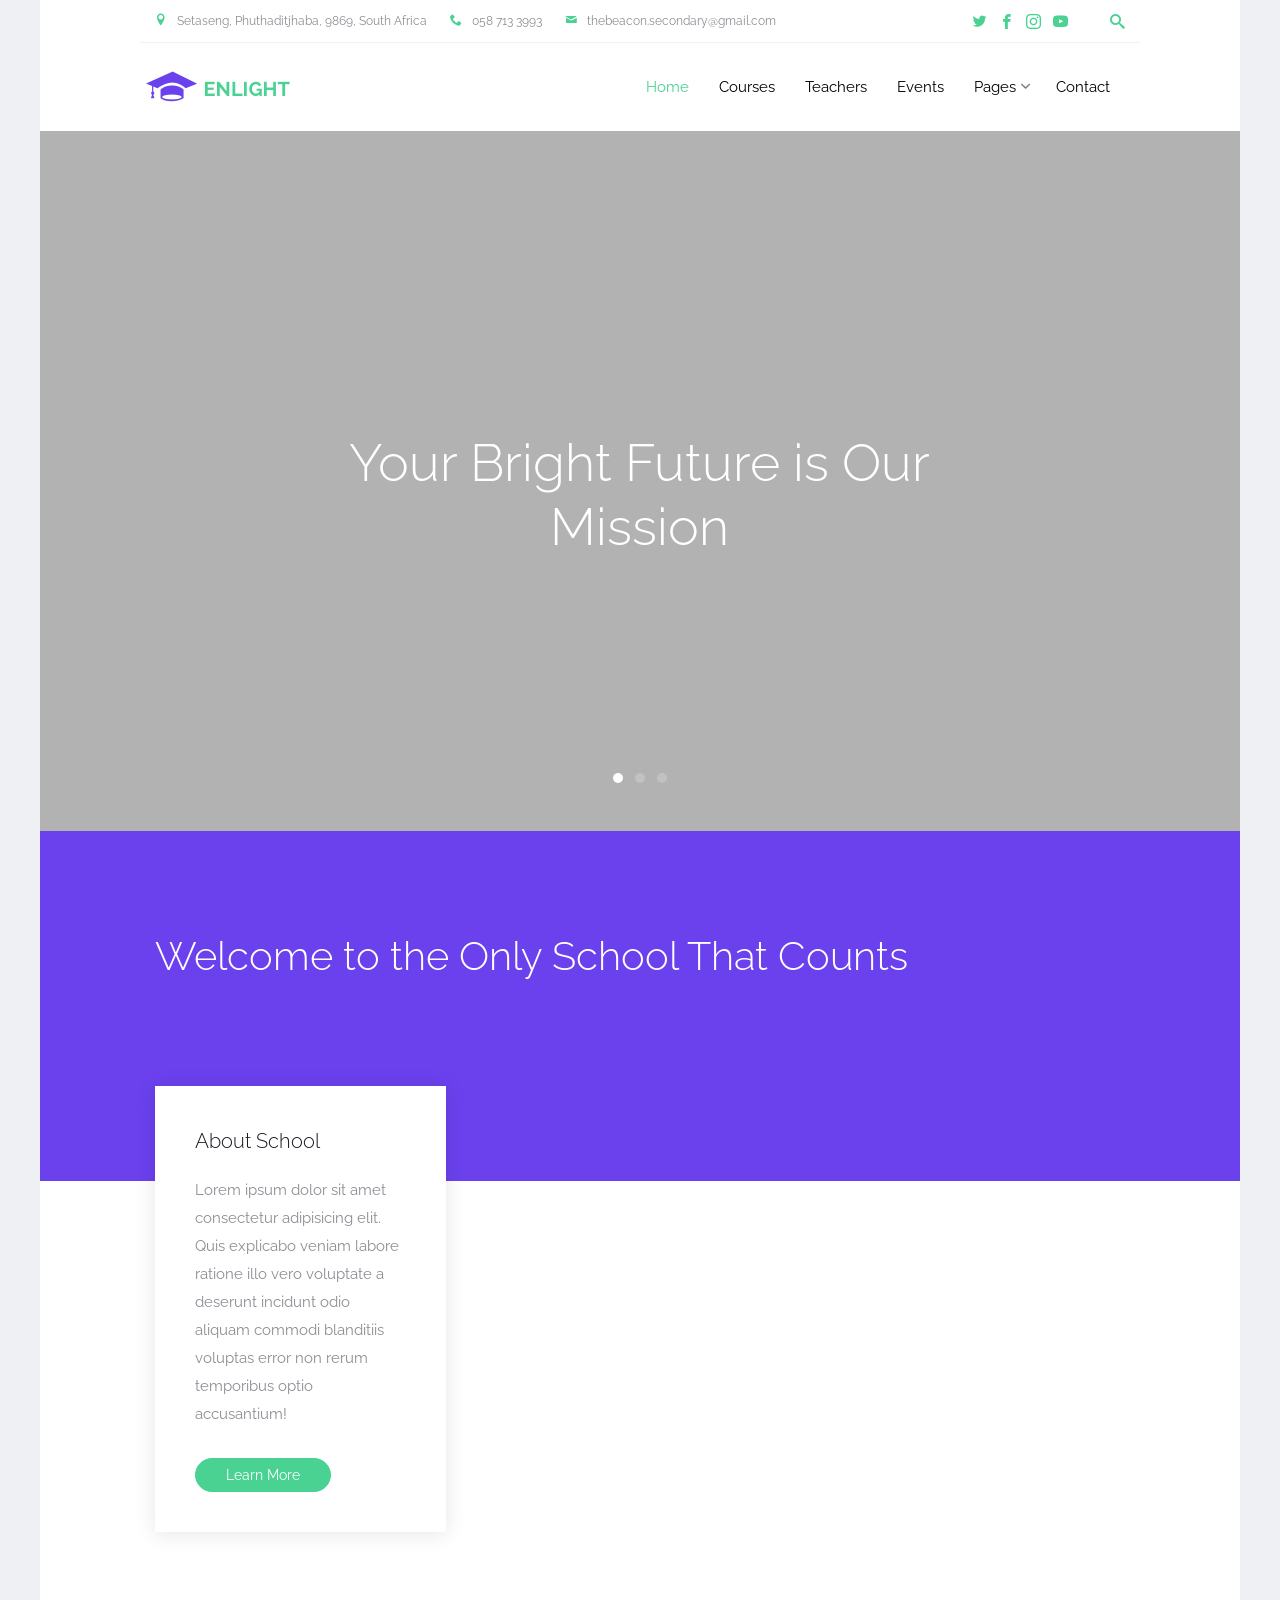
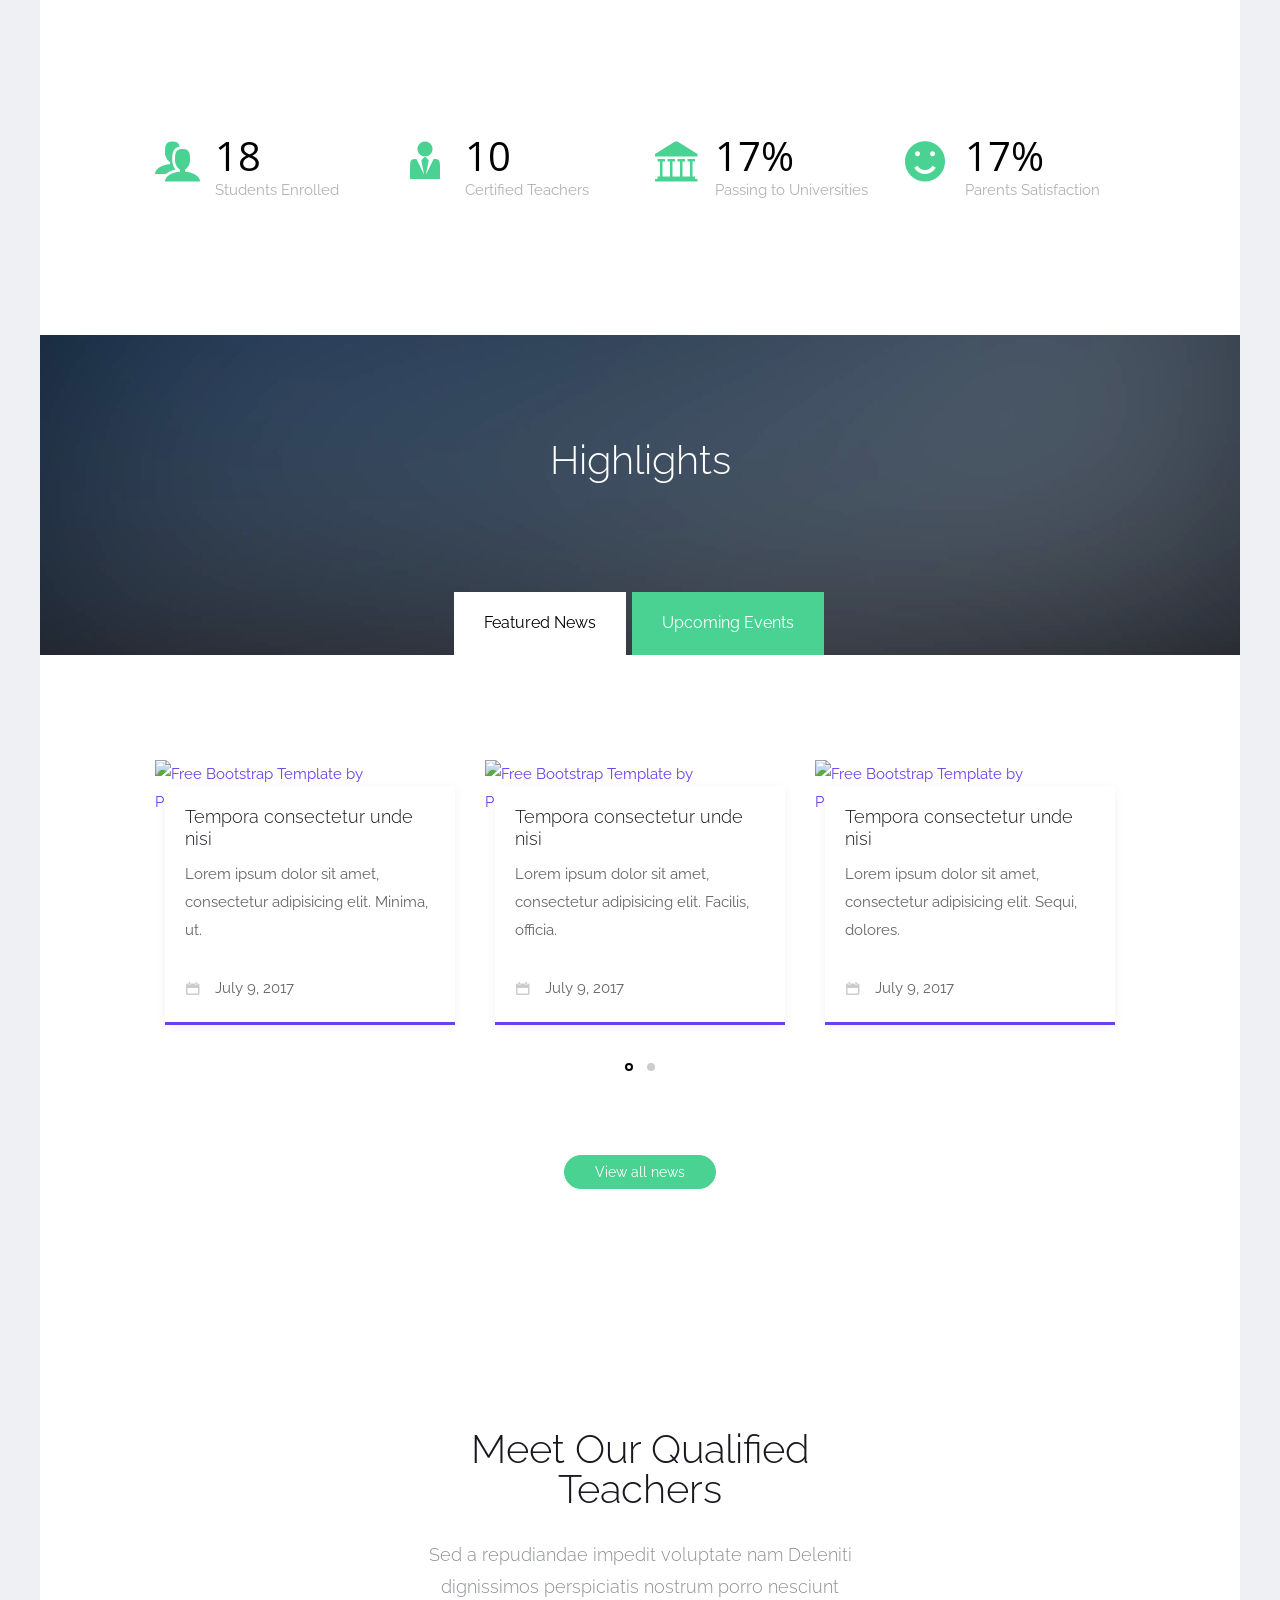
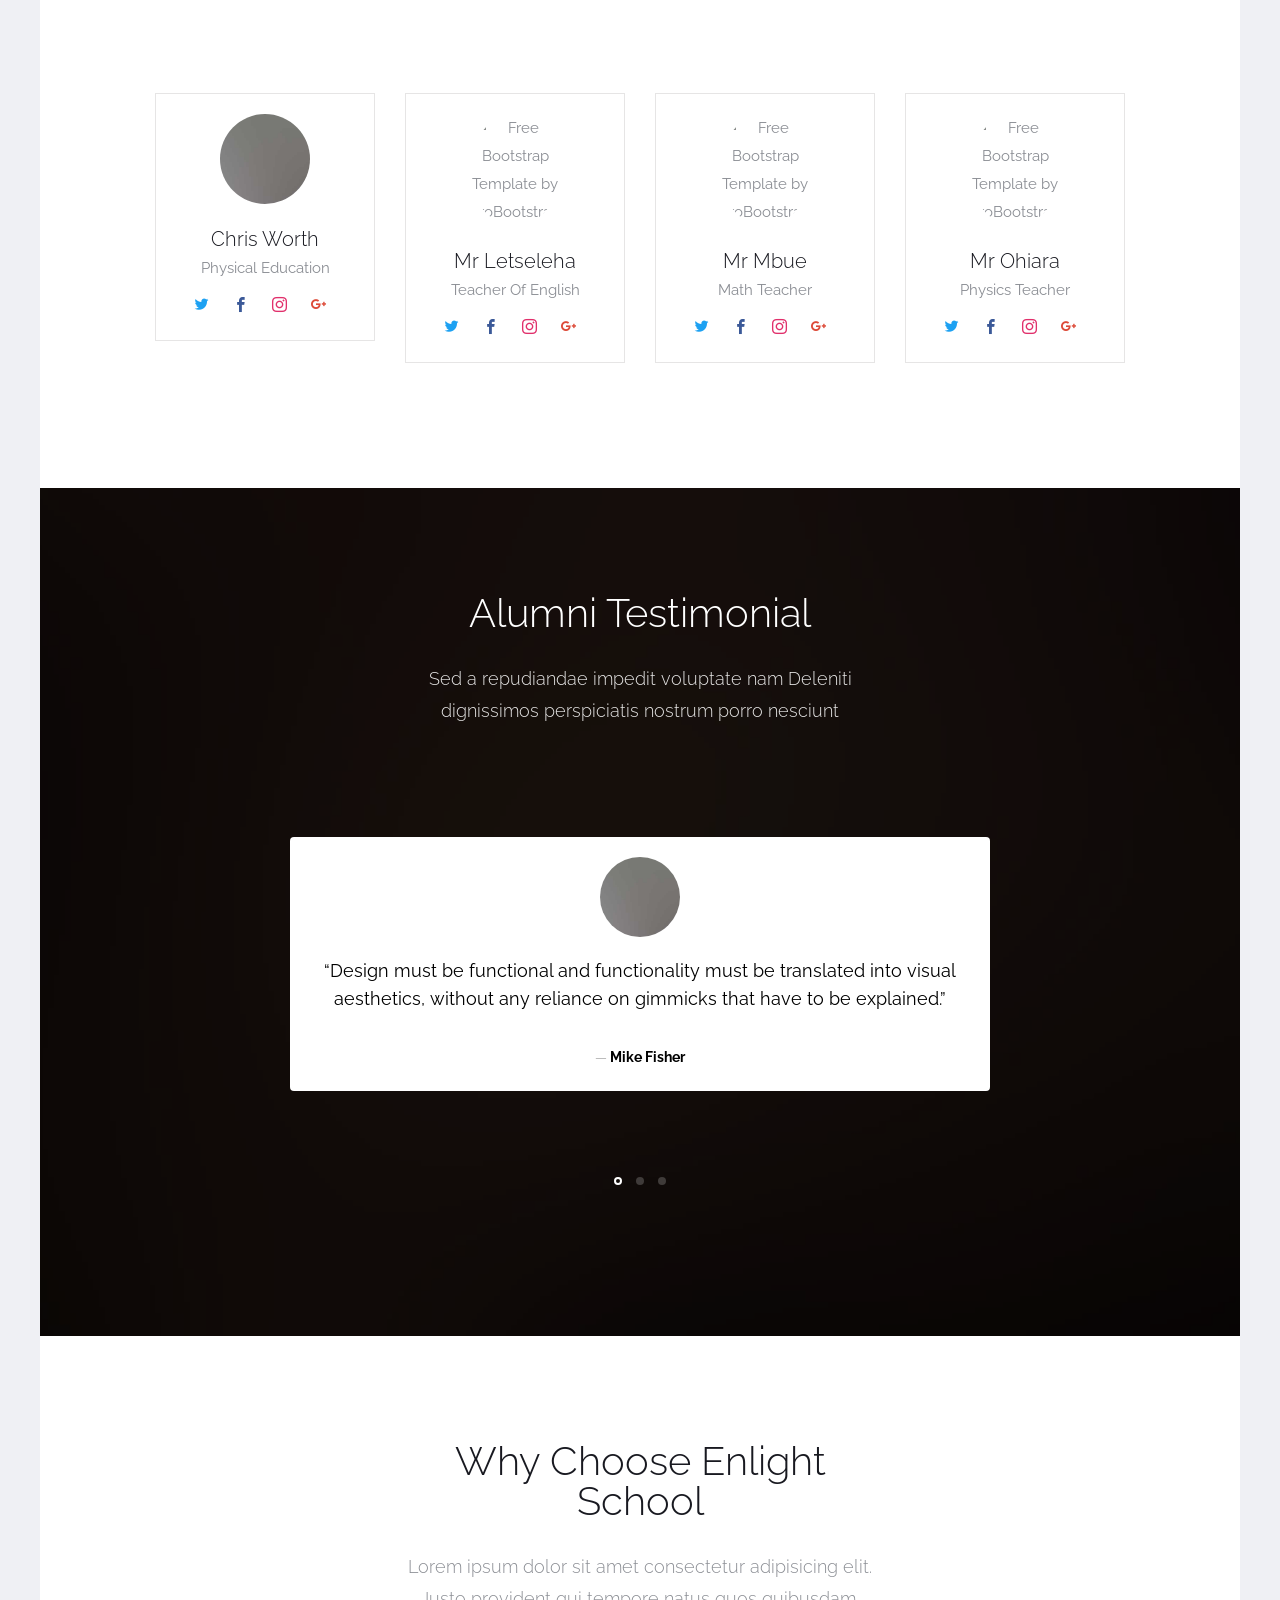
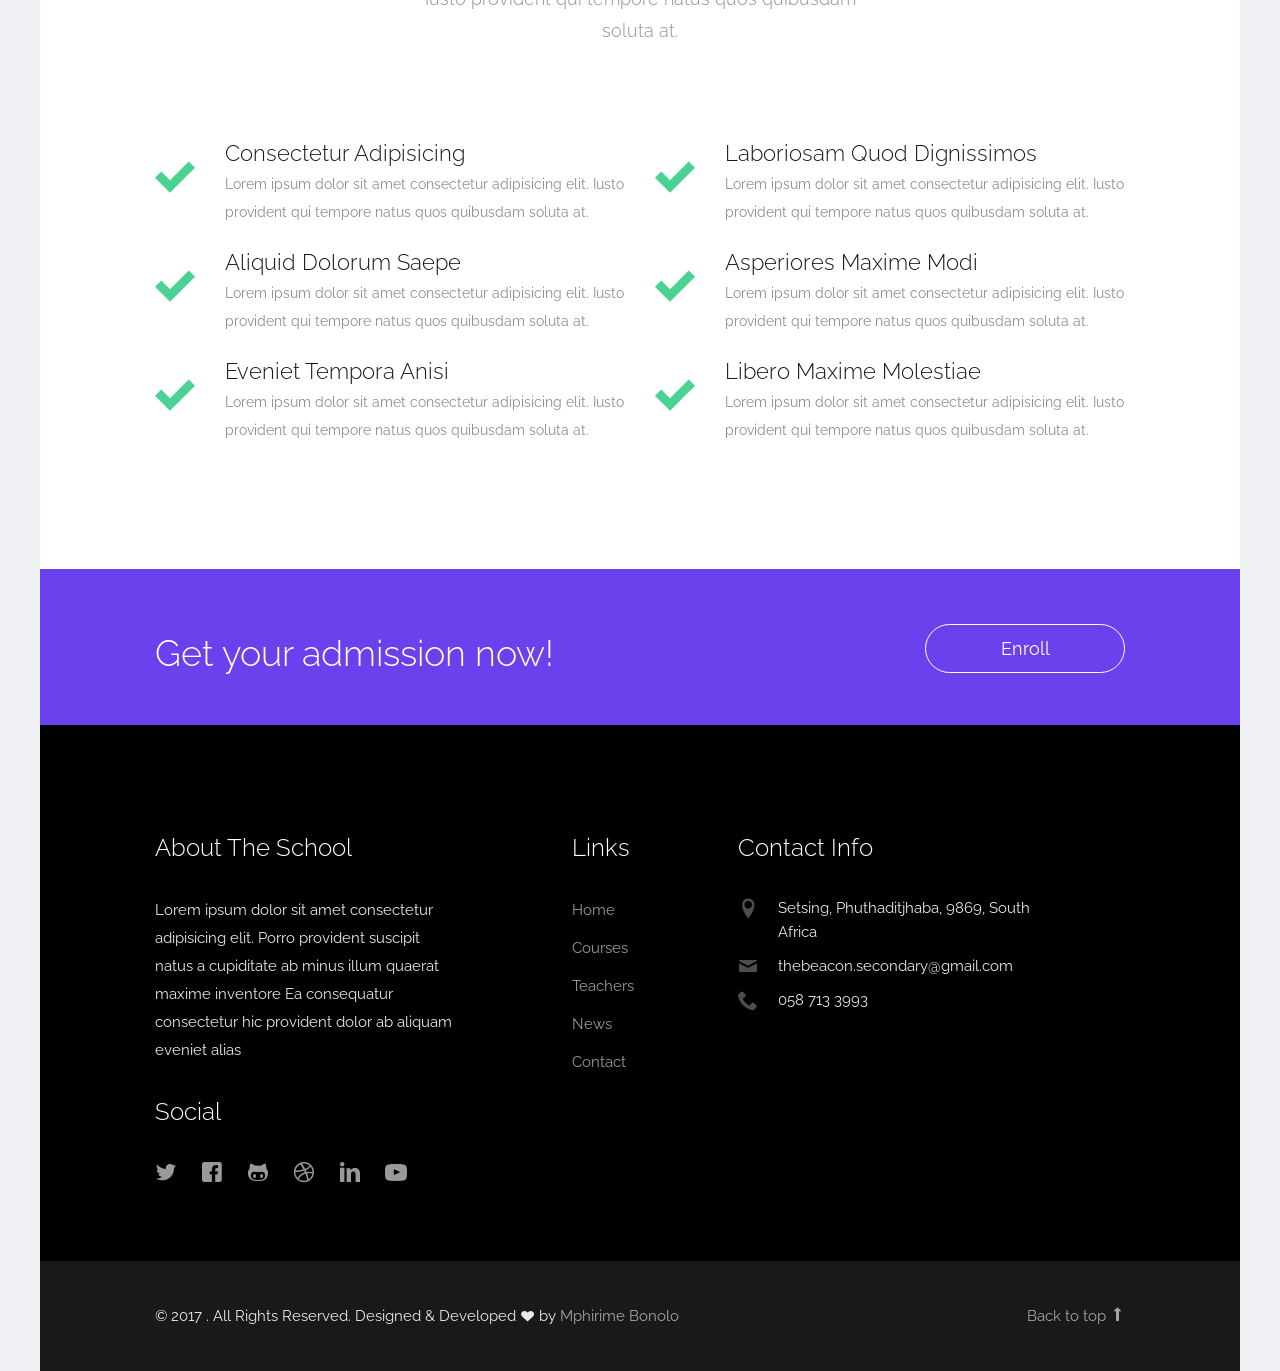
==== commit 2f987d4c: "Add files via upload" ====
--- a/index.html
+++ b/index.html
@@ -41,9 +41,10 @@
         <div class="container">
           <div class="row">
             <div class="col-lg-9 col-md-9 col-sm-9 probootstrap-top-quick-contact-info">
-              <span><i class="icon-location2"></i>Brooklyn, NY 10036, United States</span>
-              <span><i class="icon-phone2"></i>+1-123-456-7890</span>
-              <span><i class="icon-mail"></i>info@probootstrap.com</span>
+              <span><i class="icon-location2"></i>Setaseng, Phuthaditjhaba, 9869, South Africa</span>
+              <span><i class="icon-phone2"></i>058 713 3993
+              </span>
+              <span><i class="icon-mail"></i>thebeacon.secondary@gmail.com</span>
             </div>
             <div class="col-lg-3 col-md-3 col-sm-3 probootstrap-top-social">
               <ul>
@@ -69,7 +70,7 @@
               <span class="icon-bar"></span>
               <span class="icon-bar"></span>
             </button>
-            <a class="navbar-brand" href="index.html" title="ProBootstrap:Enlight">Enlight</a>
+            <a class="navbar-brand" href="index.html" title="ProBootstrap:Enlight">The Beacon</a>
           </div>
 
           <div id="navbar-collapse" class="navbar-collapse collapse">
@@ -146,7 +147,7 @@
         <div class="container">
           <div class="row">
             <div class="col-md-12 text-left section-heading probootstrap-animate">
-              <h2>Welcome to School of Excellence</h2>
+              <h2>Welcome to the Only School That Counts </h2>
             </div>
           </div>
         </div>
@@ -162,8 +163,8 @@
                   <p>Lorem ipsum dolor sit amet consectetur adipisicing elit. Quis explicabo veniam labore ratione illo vero voluptate a deserunt incidunt odio aliquam commodi blanditiis voluptas error non rerum temporibus optio accusantium!</p>
                   <p><a href="#" class="btn btn-primary">Learn More</a></p>
                 </div>
-                <div class="probootstrap-image probootstrap-animate" style="background-image: url(img/slider_3.jpg)">
-                  <a href="https://vimeo.com/45830194" class="btn-video popup-vimeo"><i class="icon-play3"></i></a>
+                <div class="probootstrap-image probootstrap-animate" style="background-image: url(img/The\ Beacon.jpg)">
+                  <!--<a href="https://vimeo.com/45830194" class="btn-video popup-vimeo"><i class="icon-play3"></i></a>-->
                 </div>
               </div>
             </div>
@@ -182,7 +183,7 @@
                 </div>
                 <div class="probootstrap-text">
                   <span class="probootstrap-counter">
-                    <span class="js-counter" data-from="0" data-to="20203" data-speed="5000" data-refresh-interval="50">1</span>
+                    <span class="js-counter" data-from="0" data-to="108" data-speed="5000" data-refresh-interval="50">1</span>
                   </span>
                   <span class="probootstrap-counter-label">Students Enrolled</span>
                 </div>
@@ -195,7 +196,7 @@
                 </div>
                 <div class="probootstrap-text">
                   <span class="probootstrap-counter">
-                    <span class="js-counter" data-from="0" data-to="139" data-speed="5000" data-refresh-interval="50">1</span>
+                    <span class="js-counter" data-from="0" data-to="59" data-speed="5000" data-refresh-interval="50">1</span>
                   </span>
                   <span class="probootstrap-counter-label">Certified Teachers</span>
                 </div>
@@ -209,7 +210,7 @@
                 </div>
                 <div class="probootstrap-text">
                   <span class="probootstrap-counter">
-                    <span class="js-counter" data-from="0" data-to="99" data-speed="5000" data-refresh-interval="50">1</span>%
+                    <span class="js-counter" data-from="0" data-to="98" data-speed="5000" data-refresh-interval="50">1</span>%
                   </span>
                   <span class="probootstrap-counter-label">Passing to Universities</span>
                 </div>
@@ -262,7 +263,7 @@
                       <div class="owl-carousel" id="owl1">
                         <div class="item">
                           <a href="#" class="probootstrap-featured-news-box">
-                            <figure class="probootstrap-media"><img src="img/img_sm_3.jpg" alt="Free Bootstrap Template by ProBootstrap.com" class="img-responsive"></figure>
+                            <figure class="probootstrap-media"><img src="img/The Beacon.jpg" alt="Free Bootstrap Template by ProBootstrap.com" class="img-responsive"></figure>
                             <div class="probootstrap-text">
                               <h3>Tempora consectetur unde nisi</h3>
                               <p>Lorem ipsum dolor sit amet, consectetur adipisicing elit. Minima, ut.</p>
@@ -274,7 +275,7 @@
                         <!-- END item -->
                         <div class="item">
                           <a href="#" class="probootstrap-featured-news-box">
-                            <figure class="probootstrap-media"><img src="img/img_sm_1.jpg" alt="Free Bootstrap Template by ProBootstrap.com" class="img-responsive"></figure>
+                            <figure class="probootstrap-media"><img src="img/The Beacon.jpg" alt="Free Bootstrap Template by ProBootstrap.com" class="img-responsive"></figure>
                             <div class="probootstrap-text">
                               <h3>Tempora consectetur unde nisi</h3>
                               <p>Lorem ipsum dolor sit amet, consectetur adipisicing elit. Facilis, officia.</p>
@@ -286,7 +287,7 @@
                         <!-- END item -->
                         <div class="item">
                           <a href="#" class="probootstrap-featured-news-box">
-                            <figure class="probootstrap-media"><img src="img/img_sm_2.jpg" alt="Free Bootstrap Template by ProBootstrap.com" class="img-responsive"></figure>
+                            <figure class="probootstrap-media"><img src="img/The Beacon.jpg" alt="Free Bootstrap Template by ProBootstrap.com" class="img-responsive"></figure>
                             <div class="probootstrap-text">
                               <h3>Tempora consectetur unde nisi</h3>
                               <p>Lorem ipsum dolor sit amet, consectetur adipisicing elit. Sequi, dolores.</p>
@@ -298,7 +299,7 @@
                         <!-- END item -->
                         <div class="item">
                           <a href="#" class="probootstrap-featured-news-box">
-                            <figure class="probootstrap-media"><img src="img/img_sm_3.jpg" alt="Free Bootstrap Template by ProBootstrap.com" class="img-responsive"></figure>
+                            <figure class="probootstrap-media"><img src="img/The Beacon.jpg" alt="Free Bootstrap Template by ProBootstrap.com" class="img-responsive"></figure>
                             <div class="probootstrap-text">
                               <h3>Tempora consectetur unde nisi</h3>
                               <p>Lorem ipsum dolor sit amet, consectetur adipisicing elit. Iure, earum.</p>
@@ -325,7 +326,7 @@
                       <div class="owl-carousel" id="owl2">
                         <div class="item">
                           <a href="#" class="probootstrap-featured-news-box">
-                            <figure class="probootstrap-media"><img src="img/img_sm_3.jpg" alt="Free Bootstrap Template by ProBootstrap.com" class="img-responsive"></figure>
+                            <figure class="probootstrap-media"><img src="img/The Beacon.jpg" alt="Free Bootstrap Template by ProBootstrap.com" class="img-responsive"></figure>
                             <div class="probootstrap-text">
                               <h3>Tempora consectetur unde nisi</h3>
                               <span class="probootstrap-date"><i class="icon-calendar"></i>July 9, 2017</span>
@@ -336,7 +337,7 @@
                         <!-- END item -->
                         <div class="item">
                           <a href="#" class="probootstrap-featured-news-box">
-                            <figure class="probootstrap-media"><img src="img/img_sm_1.jpg" alt="Free Bootstrap Template by ProBootstrap.com" class="img-responsive"></figure>
+                            <figure class="probootstrap-media"><img src="img/The Beacon.jpg" alt="Free Bootstrap Template by ProBootstrap.com" class="img-responsive"></figure>
                             <div class="probootstrap-text">
                               <h3>Tempora consectetur unde nisi</h3>
                               <span class="probootstrap-date"><i class="icon-calendar"></i>July 9, 2017</span>
@@ -347,7 +348,7 @@
                         <!-- END item -->
                         <div class="item">
                           <a href="#" class="probootstrap-featured-news-box">
-                            <figure class="probootstrap-media"><img src="img/img_sm_2.jpg" alt="Free Bootstrap Template by ProBootstrap.com" class="img-responsive"></figure>
+                            <figure class="probootstrap-media"><img src="img/The Beacon.jpg" alt="Free Bootstrap Template by ProBootstrap.com" class="img-responsive"></figure>
                             <div class="probootstrap-text">
                               <h3>Tempora consectetur unde nisi</h3>
                               <span class="probootstrap-date"><i class="icon-calendar"></i>July 9, 2017</span>
@@ -358,7 +359,7 @@
                         <!-- END item -->
                         <div class="item">
                           <a href="#" class="probootstrap-featured-news-box">
-                            <figure class="probootstrap-media"><img src="img/img_sm_3.jpg" alt="Free Bootstrap Template by ProBootstrap.com" class="img-responsive"></figure>
+                            <figure class="probootstrap-media"><img src="img/The Beacon.jpg" alt="Free Bootstrap Template by ProBootstrap.com" class="img-responsive"></figure>
                             <div class="probootstrap-text">
                               <h3>Tempora consectetur unde nisi</h3>
                               <span class="probootstrap-date"><i class="icon-calendar"></i>July 9, 2017</span>
@@ -384,7 +385,7 @@
         </div>
       </section>
 
-      <section class="probootstrap-section probootstrap-bg-white probootstrap-border-top">
+      <!--<section class="probootstrap-section probootstrap-bg-white probootstrap-border-top">
         <div class="container">
           <div class="row">
             <div class="col-md-6 col-md-offset-3 text-center section-heading probootstrap-animate">
@@ -392,7 +393,7 @@
               <p class="lead">Sed a repudiandae impedit voluptate nam Deleniti dignissimos perspiciatis nostrum porro nesciunt</p>
             </div>
           </div>
-          <!-- END row -->
+          
           <div class="row">
             <div class="col-md-6">
               <div class="probootstrap-service-2 probootstrap-animate">
@@ -456,7 +457,7 @@
             </div>
           </div>
         </div>
-      </section>
+      </section>-->
 
       
       
@@ -491,11 +492,11 @@
             <div class="col-md-3 col-sm-6">
               <div class="probootstrap-teacher text-center probootstrap-animate">
                 <figure class="media">
-                  <img src="img/person_5.jpg" alt="Free Bootstrap Template by ProBootstrap.com" class="img-responsive">
+                  <img src="img/English teacher.jpg" alt="Free Bootstrap Template by ProBootstrap.com" class="img-responsive">
                 </figure>
                 <div class="text">
-                  <h3>Janet Morris</h3>
-                  <p>English Teacher</p>
+                  <h3>Mr Letseleha</h3>
+                  <p> Teacher Of English</p>
                   <ul class="probootstrap-footer-social">
                     <li class="twitter"><a href="#"><i class="icon-twitter"></i></a></li>
                     <li class="facebook"><a href="#"><i class="icon-facebook2"></i></a></li>
@@ -509,10 +510,10 @@
             <div class="col-md-3 col-sm-6">
               <div class="probootstrap-teacher text-center probootstrap-animate">
                 <figure class="media">
-                  <img src="img/person_6.jpg" alt="Free Bootstrap Template by ProBootstrap.com" class="img-responsive">
+                  <img src="img/Math.jpg" alt="Free Bootstrap Template by ProBootstrap.com" class="img-responsive">
                 </figure>
                 <div class="text">
-                  <h3>Linda Reyez</h3>
+                  <h3>Mr Mbue</h3>
                   <p>Math Teacher</p>
                   <ul class="probootstrap-footer-social">
                     <li class="twitter"><a href="#"><i class="icon-twitter"></i></a></li>
@@ -526,10 +527,10 @@
             <div class="col-md-3 col-sm-6">
               <div class="probootstrap-teacher text-center probootstrap-animate">
                 <figure class="media">
-                  <img src="img/person_7.jpg" alt="Free Bootstrap Template by ProBootstrap.com" class="img-responsive">
+                  <img src="img/Physical S.jpg" alt="Free Bootstrap Template by ProBootstrap.com" class="img-responsive">
                 </figure>
                 <div class="text">
-                  <h3>Jessa Sy</h3>
+                  <h3>Mr Ohiara</h3>
                   <p>Physics Teacher</p>
                   <ul class="probootstrap-footer-social">
                     <li class="twitter"><a href="#"><i class="icon-twitter"></i></a></li>
@@ -697,9 +698,9 @@
               <div class="probootstrap-footer-widget">
                 <h3>Contact Info</h3>
                 <ul class="probootstrap-contact-info">
-                  <li><i class="icon-location2"></i> <span>198 West 21th Street, Suite 721 New York NY 10016</span></li>
-                  <li><i class="icon-mail"></i><span>info@domain.com</span></li>
-                  <li><i class="icon-phone2"></i><span>+123 456 7890</span></li>
+                  <li><i class="icon-location2"></i> <span>Setsing, Phuthaditjhaba, 9869, South Africa</span></li>
+                  <li><i class="icon-mail"></i><span>thebeacon.secondary@gmail.com</span></li>
+                  <li><i class="icon-phone2"></i><span>058 713 3993</span></li>
                 </ul>
               </div>
             </div>
@@ -713,7 +714,7 @@
           <div class="container">
             <div class="row">
               <div class="col-md-8 text-left">
-                <p>&copy; 2017 <a href="https://probootstrap.com/">ProBootstrap:Enlight</a>. All Rights Reserved. Designed &amp; Developed with <i class="icon icon-heart"></i> by <a href="https://probootstrap.com/">ProBootstrap.com</a></p>
+                <p>&copy; 2017 <a href="https://probootstrap.com/"></a>. All Rights Reserved. Designed &amp; Developed <i class="icon icon-heart"></i> by <a href="https://probootstrap.com/">Mphirime Bonolo</a></p>
               </div>
               <div class="col-md-4 probootstrap-back-to-top">
                 <p><a href="#" class="js-backtotop">Back to top <i class="icon-arrow-long-up"></i></a></p>
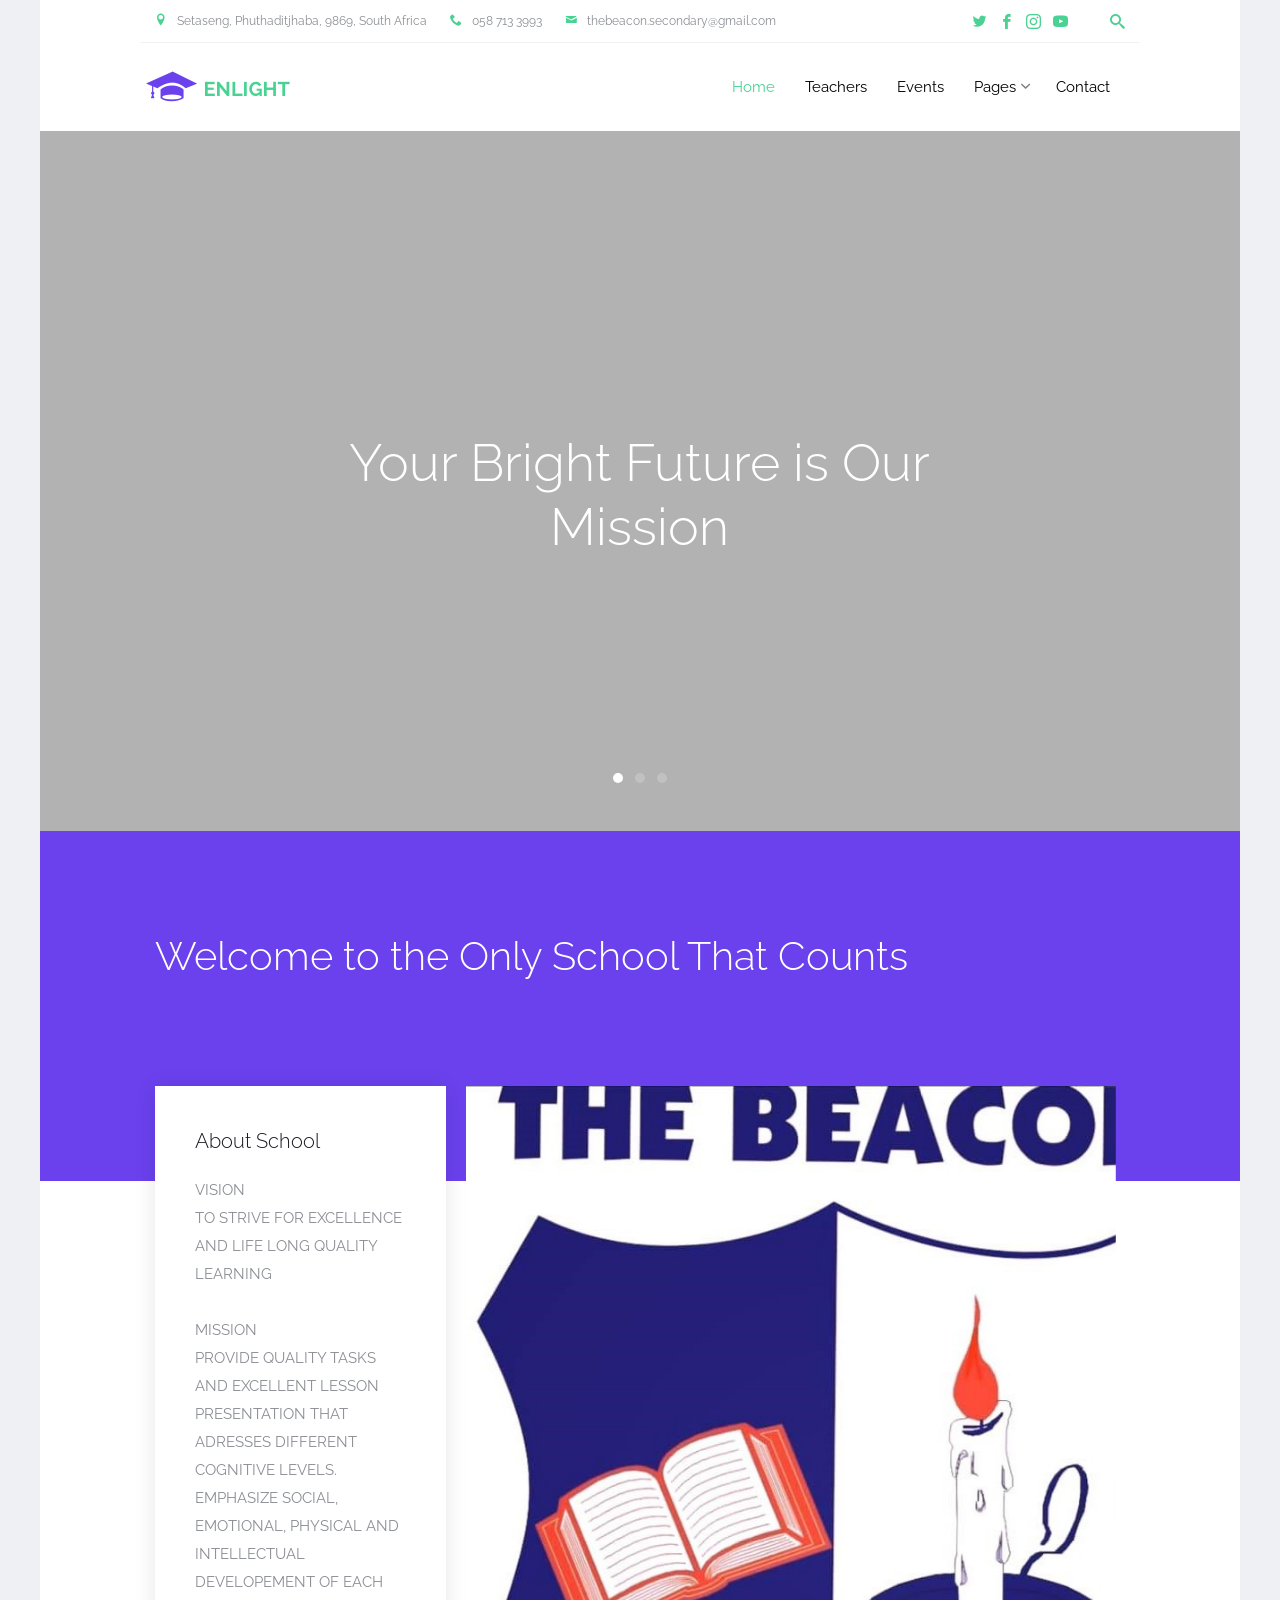
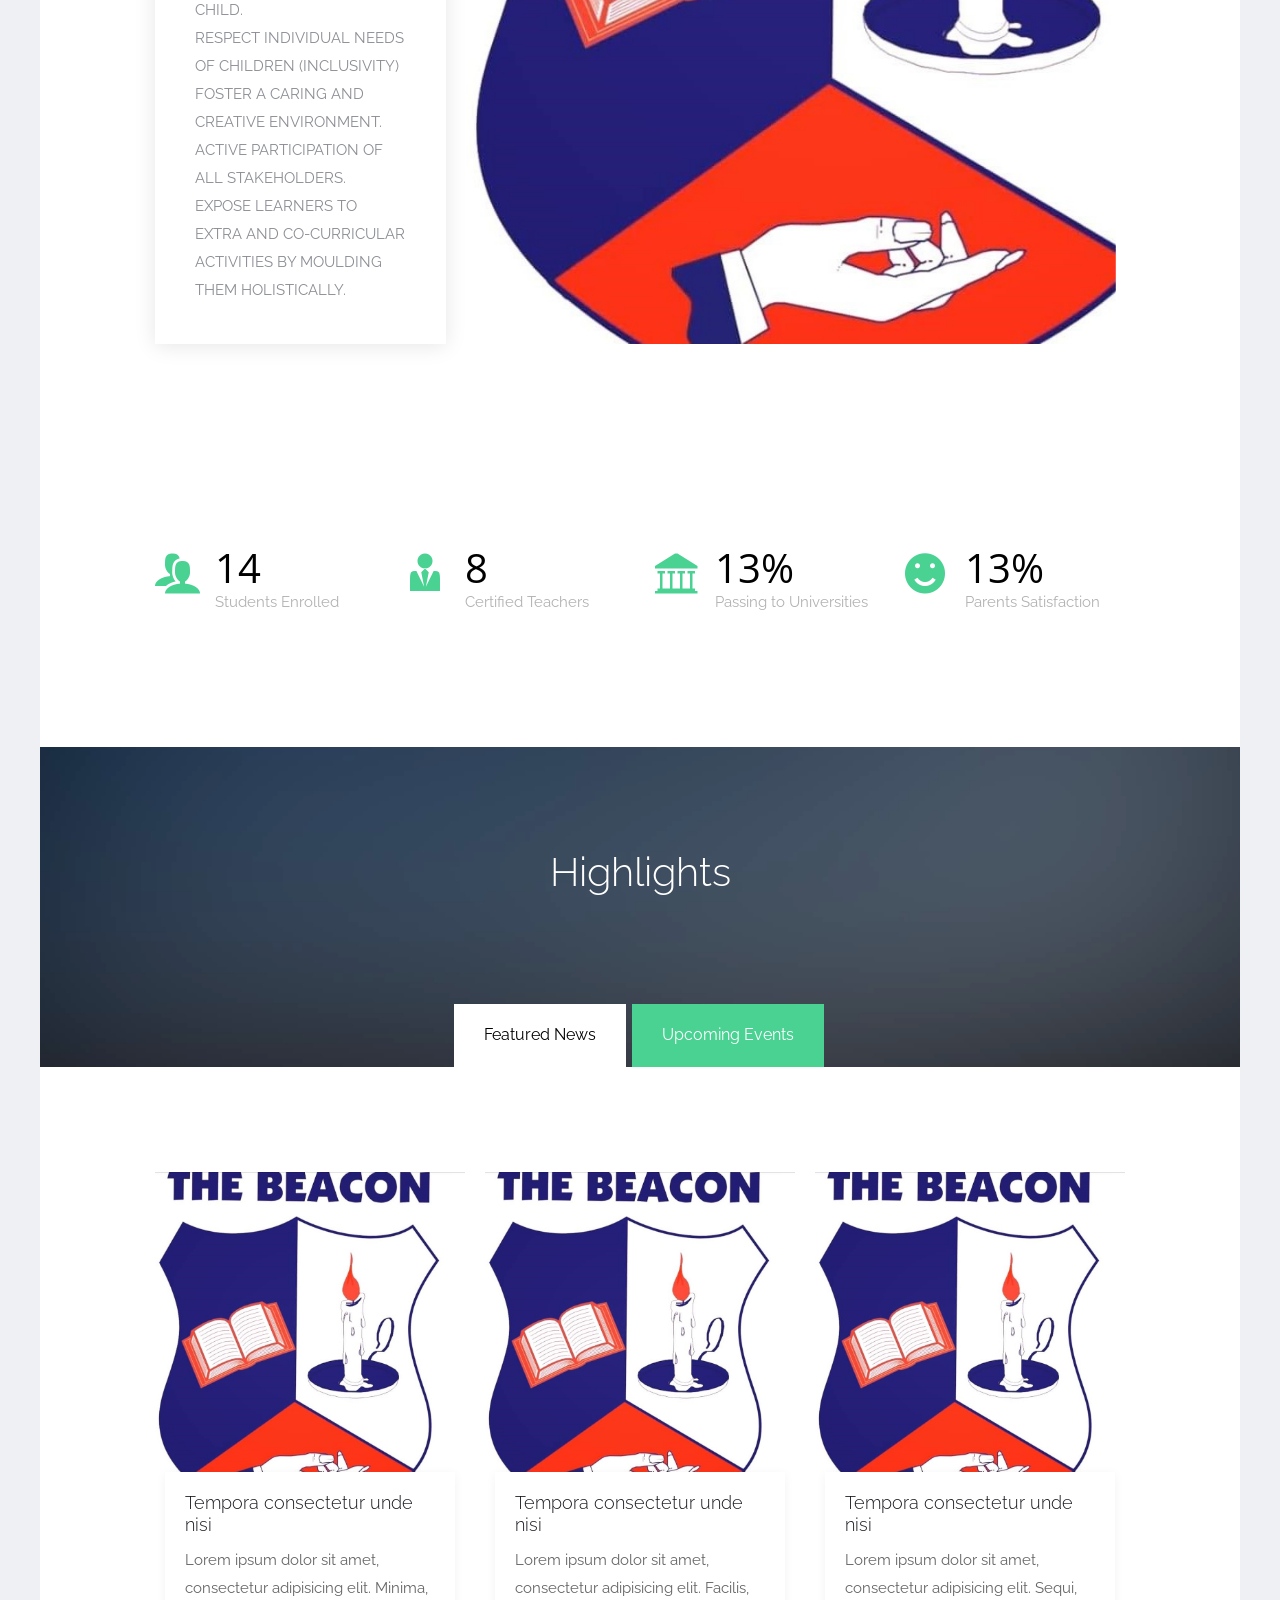
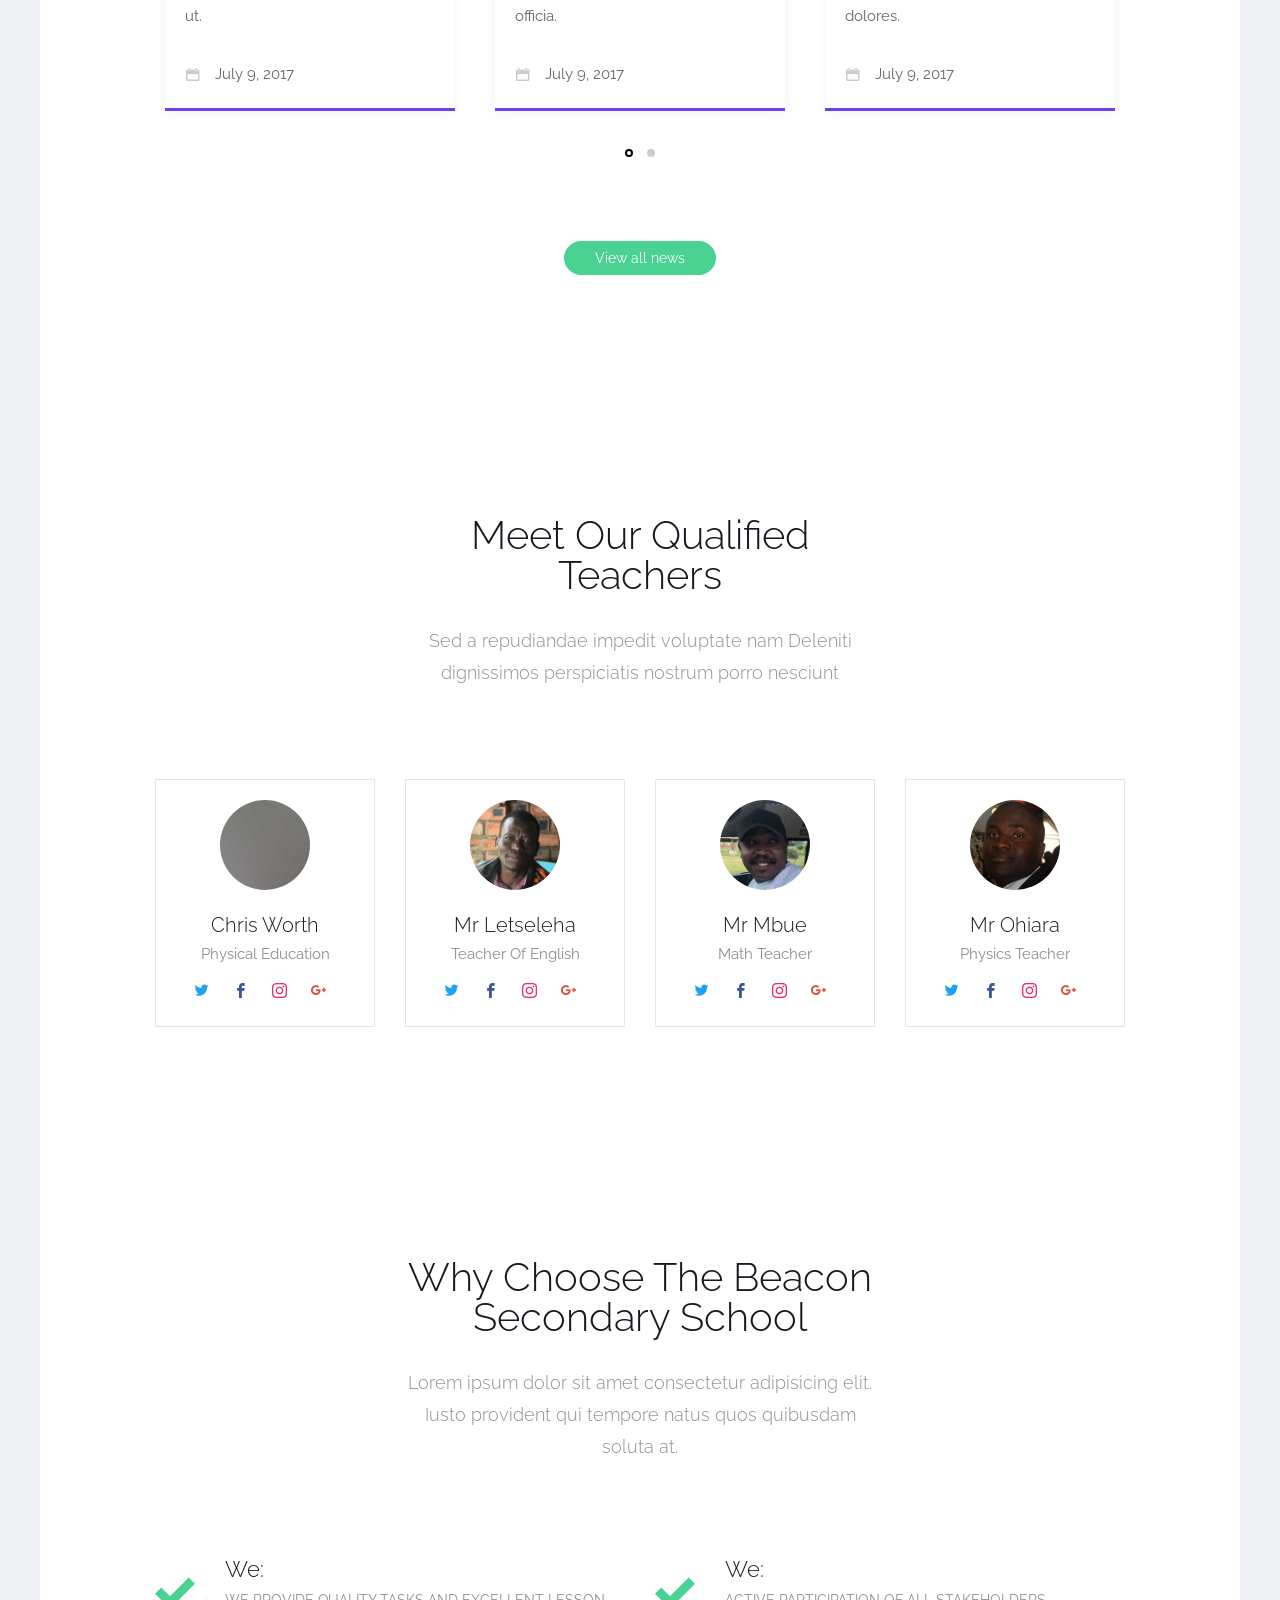
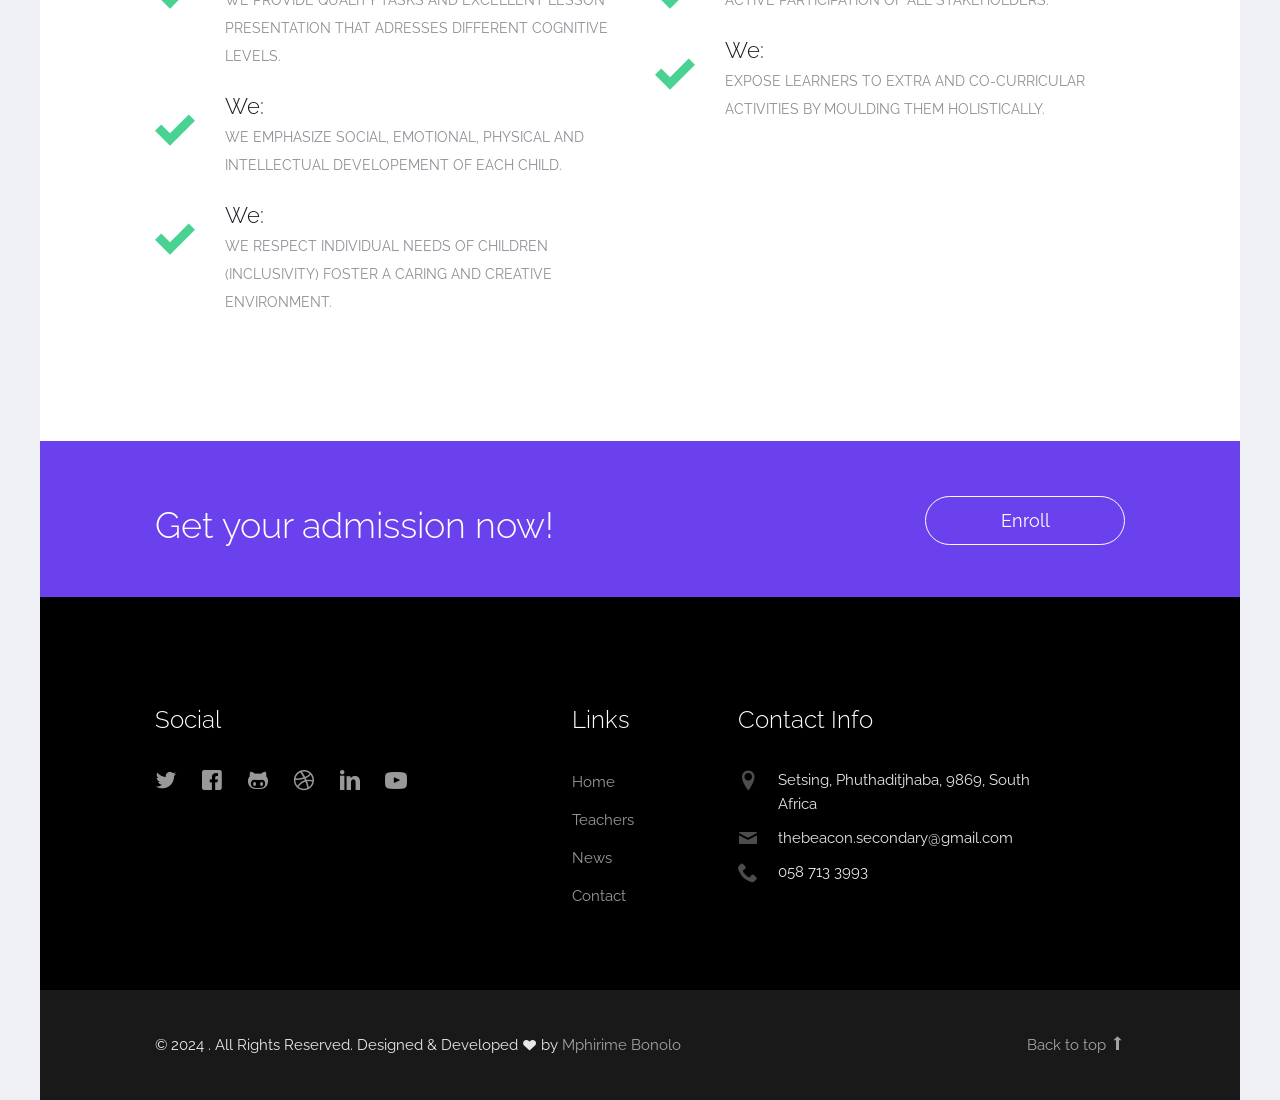
==== commit 220f09e6: "Add files via upload" ====
--- a/index.html
+++ b/index.html
@@ -11,7 +11,7 @@
   <head>
     <meta charset="utf-8">
     <meta name="viewport" content="width=device-width, initial-scale=1">
-    <title>ProBootstrap:Enlight &mdash; Free Bootstrap Theme, Free Responsive Bootstrap Website Template</title>
+    <title>The Beacon Secondary School</title>
     <meta name="description" content="Free Bootstrap Theme by ProBootstrap.com">
     <meta name="keywords" content="free website templates, free bootstrap themes, free template, free bootstrap, free website template">
     
@@ -70,30 +70,30 @@
               <span class="icon-bar"></span>
               <span class="icon-bar"></span>
             </button>
-            <a class="navbar-brand" href="index.html" title="ProBootstrap:Enlight">The Beacon</a>
+            <a class="navbar-brand" href="index.html" title="ProBootstrap:Enlight">Enlight</a>
           </div>
 
           <div id="navbar-collapse" class="navbar-collapse collapse">
             <ul class="nav navbar-nav navbar-right">
               <li class="active"><a href="index.html">Home</a></li>
-              <li><a href="courses.html">Courses</a></li>
+              <!--<li><a href="courses.html">Courses</a></li>-->
               <li><a href="teachers.html">Teachers</a></li>
               <li><a href="events.html">Events</a></li>
               <li class="dropdown">
                 <a href="#" data-toggle="dropdown" class="dropdown-toggle">Pages</a>
                 <ul class="dropdown-menu">
                   <li><a href="about.html">About Us</a></li>
-                  <li><a href="courses.html">Courses</a></li>
-                  <li><a href="course-single.html">Course Single</a></li>
+                  <!--<li><a href="courses.html">Courses</a></li>
+                  <li><a href="course-single.html">Course Single</a></li>-->
                   <li><a href="gallery.html">Gallery</a></li>
-                  <li class="dropdown-submenu dropdown">
+                  <!--<li class="dropdown-submenu dropdown">
                     <a href="#" data-toggle="dropdown" class="dropdown-toggle"><span>Sub Menu</span></a>
                     <ul class="dropdown-menu">
                       <li><a href="#">Second Level Menu</a></li>
                       <li><a href="#">Second Level Menu</a></li>
                       <li><a href="#">Second Level Menu</a></li>
                       <li><a href="#">Second Level Menu</a></li>
-                    </ul>
+                    </ul>-->
                   </li>
                   <li><a href="news.html">News</a></li>
                 </ul>
@@ -160,8 +160,17 @@
               <div class="probootstrap-flex-block">
                 <div class="probootstrap-text probootstrap-animate">
                   <h3>About School</h3>
-                  <p>Lorem ipsum dolor sit amet consectetur adipisicing elit. Quis explicabo veniam labore ratione illo vero voluptate a deserunt incidunt odio aliquam commodi blanditiis voluptas error non rerum temporibus optio accusantium!</p>
-                  <p><a href="#" class="btn btn-primary">Learn More</a></p>
+                  <p>
+                    VISION<br>
+                    TO STRIVE FOR EXCELLENCE AND LIFE LONG QUALITY LEARNING<br><br>
+                    MISSION<br>
+                    PROVIDE QUALITY TASKS AND EXCELLENT LESSON PRESENTATION THAT ADRESSES DIFFERENT COGNITIVE LEVELS.<br>
+                    EMPHASIZE SOCIAL, EMOTIONAL, PHYSICAL AND INTELLECTUAL DEVELOPEMENT OF EACH CHILD.<br>
+                    RESPECT INDIVIDUAL NEEDS OF CHILDREN (INCLUSIVITY) FOSTER A CARING AND CREATIVE ENVIRONMENT.<br>
+                    ACTIVE PARTICIPATION OF ALL STAKEHOLDERS.<br>
+                    EXPOSE LEARNERS TO EXTRA AND CO-CURRICULAR ACTIVITIES BY MOULDING THEM HOLISTICALLY.<br>
+                  </p>
+                  <!--<p><a href="#" class="btn btn-primary">Learn More</a></p>-->
                 </div>
                 <div class="probootstrap-image probootstrap-animate" style="background-image: url(img/The\ Beacon.jpg)">
                   <!--<a href="https://vimeo.com/45830194" class="btn-video popup-vimeo"><i class="icon-play3"></i></a>-->
@@ -545,7 +554,7 @@
 
         </div>
       </section>
-      <section class="probootstrap-section probootstrap-bg probootstrap-section-colored probootstrap-testimonial" style="background-image: url(img/slider_4.jpg);">
+      <!--<section class="probootstrap-section probootstrap-bg probootstrap-section-colored probootstrap-testimonial" style="background-image: url(img/slider_4.jpg);">
         <div class="container">
           <div class="row">
             <div class="col-md-6 col-md-offset-3 text-center section-heading probootstrap-animate">
@@ -553,7 +562,7 @@
               <p class="lead">Sed a repudiandae impedit voluptate nam Deleniti dignissimos perspiciatis nostrum porro nesciunt</p>
             </div>
           </div>
-          <!-- END row -->
+          
           <div class="row">
             <div class="col-md-12 probootstrap-animate">
               <div class="owl-carousel owl-carousel-testimony owl-carousel-fullwidth">
@@ -587,15 +596,15 @@
               </div>
             </div>
           </div>
-          <!-- END row -->
-        </div>
-      </section>
+          
+        </div>
+      </section>-->
 
       <section class="probootstrap-section">
         <div class="container">
           <div class="row">
             <div class="col-md-6 col-md-offset-3 text-center section-heading probootstrap-animate">
-              <h2>Why Choose Enlight School</h2>
+              <h2>Why Choose The Beacon Secondary School</h2>
               <p class="lead">Lorem ipsum dolor sit amet consectetur adipisicing elit. Iusto provident qui tempore natus quos quibusdam soluta at.</p>
             </div>
           </div>
@@ -604,22 +613,22 @@
               <div class="service left-icon probootstrap-animate">
                 <div class="icon"><i class="icon-checkmark"></i></div>
                 <div class="text">
-                  <h3>Consectetur Adipisicing</h3>
-                  <p>Lorem ipsum dolor sit amet consectetur adipisicing elit. Iusto provident qui tempore natus quos quibusdam soluta at.</p>
+                  <h3>We:</h3>
+                  <p>WE PROVIDE QUALITY TASKS AND EXCELLENT LESSON PRESENTATION THAT ADRESSES DIFFERENT COGNITIVE LEVELS.</p>
                 </div>  
               </div>
               <div class="service left-icon probootstrap-animate">
                 <div class="icon"><i class="icon-checkmark"></i></div>
                 <div class="text">
-                  <h3>Aliquid Dolorum Saepe</h3>
-                  <p>Lorem ipsum dolor sit amet consectetur adipisicing elit. Iusto provident qui tempore natus quos quibusdam soluta at.</p>
+                  <h3>We:</h3>
+                  <p>WE EMPHASIZE SOCIAL, EMOTIONAL, PHYSICAL AND INTELLECTUAL DEVELOPEMENT OF EACH CHILD.</p>
                 </div>
               </div>
               <div class="service left-icon probootstrap-animate">
                 <div class="icon"><i class="icon-checkmark"></i></div>
                 <div class="text">
-                  <h3>Eveniet Tempora Anisi</h3>
-                  <p>Lorem ipsum dolor sit amet consectetur adipisicing elit. Iusto provident qui tempore natus quos quibusdam soluta at.</p>
+                  <h3>We:</h3>
+                  <p>WE RESPECT INDIVIDUAL NEEDS OF CHILDREN (INCLUSIVITY) FOSTER A CARING AND CREATIVE ENVIRONMENT.</p>
                 </div>
               </div>
             </div>
@@ -627,24 +636,16 @@
               <div class="service left-icon probootstrap-animate">
                 <div class="icon"><i class="icon-checkmark"></i></div>
                 <div class="text">
-                  <h3>Laboriosam Quod Dignissimos</h3>
-                  <p>Lorem ipsum dolor sit amet consectetur adipisicing elit. Iusto provident qui tempore natus quos quibusdam soluta at.</p>
+                  <h3>We:</h3>
+                  <p>ACTIVE PARTICIPATION OF ALL STAKEHOLDERS.</p>
                 </div>  
               </div>
               
               <div class="service left-icon probootstrap-animate">
                 <div class="icon"><i class="icon-checkmark"></i></div>
                 <div class="text">
-                  <h3>Asperiores Maxime Modi</h3>
-                  <p>Lorem ipsum dolor sit amet consectetur adipisicing elit. Iusto provident qui tempore natus quos quibusdam soluta at.</p>
-                </div>
-              </div>
-              
-              <div class="service left-icon probootstrap-animate">
-                <div class="icon"><i class="icon-checkmark"></i></div>
-                <div class="text">
-                  <h3>Libero Maxime Molestiae</h3>
-                  <p>Lorem ipsum dolor sit amet consectetur adipisicing elit. Iusto provident qui tempore natus quos quibusdam soluta at.</p>
+                  <h3>We:</h3>
+                  <p>EXPOSE LEARNERS TO EXTRA AND CO-CURRICULAR ACTIVITIES BY MOULDING THEM HOLISTICALLY.</p>
                 </div>
               </div>
 
@@ -669,9 +670,9 @@
           <div class="row">
             <div class="col-md-4">
               <div class="probootstrap-footer-widget">
-                <h3>About The School</h3>
+                <!--<h3>About The School</h3>
                 <p>Lorem ipsum dolor sit amet consectetur adipisicing elit. Porro provident suscipit natus a cupiditate ab minus illum quaerat maxime inventore Ea consequatur consectetur hic provident dolor ab aliquam eveniet alias</p>
-                <h3>Social</h3>
+                --><h3>Social</h3>
                 <ul class="probootstrap-footer-social">
                   <li><a href="#"><i class="icon-twitter"></i></a></li>
                   <li><a href="#"><i class="icon-facebook"></i></a></li>
@@ -687,7 +688,6 @@
                 <h3>Links</h3>
                 <ul>
                   <li><a href="#">Home</a></li>
-                  <li><a href="#">Courses</a></li>
                   <li><a href="#">Teachers</a></li>
                   <li><a href="#">News</a></li>
                   <li><a href="#">Contact</a></li>
@@ -714,7 +714,7 @@
           <div class="container">
             <div class="row">
               <div class="col-md-8 text-left">
-                <p>&copy; 2017 <a href="https://probootstrap.com/"></a>. All Rights Reserved. Designed &amp; Developed <i class="icon icon-heart"></i> by <a href="https://probootstrap.com/">Mphirime Bonolo</a></p>
+                <p>&copy; 2024 <a href="https://probootstrap.com/"></a>. All Rights Reserved. Designed &amp; Developed <i class="icon icon-heart"></i> by <a href="https://probootstrap.com/">Mphirime Bonolo</a></p>
               </div>
               <div class="col-md-4 probootstrap-back-to-top">
                 <p><a href="#" class="js-backtotop">Back to top <i class="icon-arrow-long-up"></i></a></p>
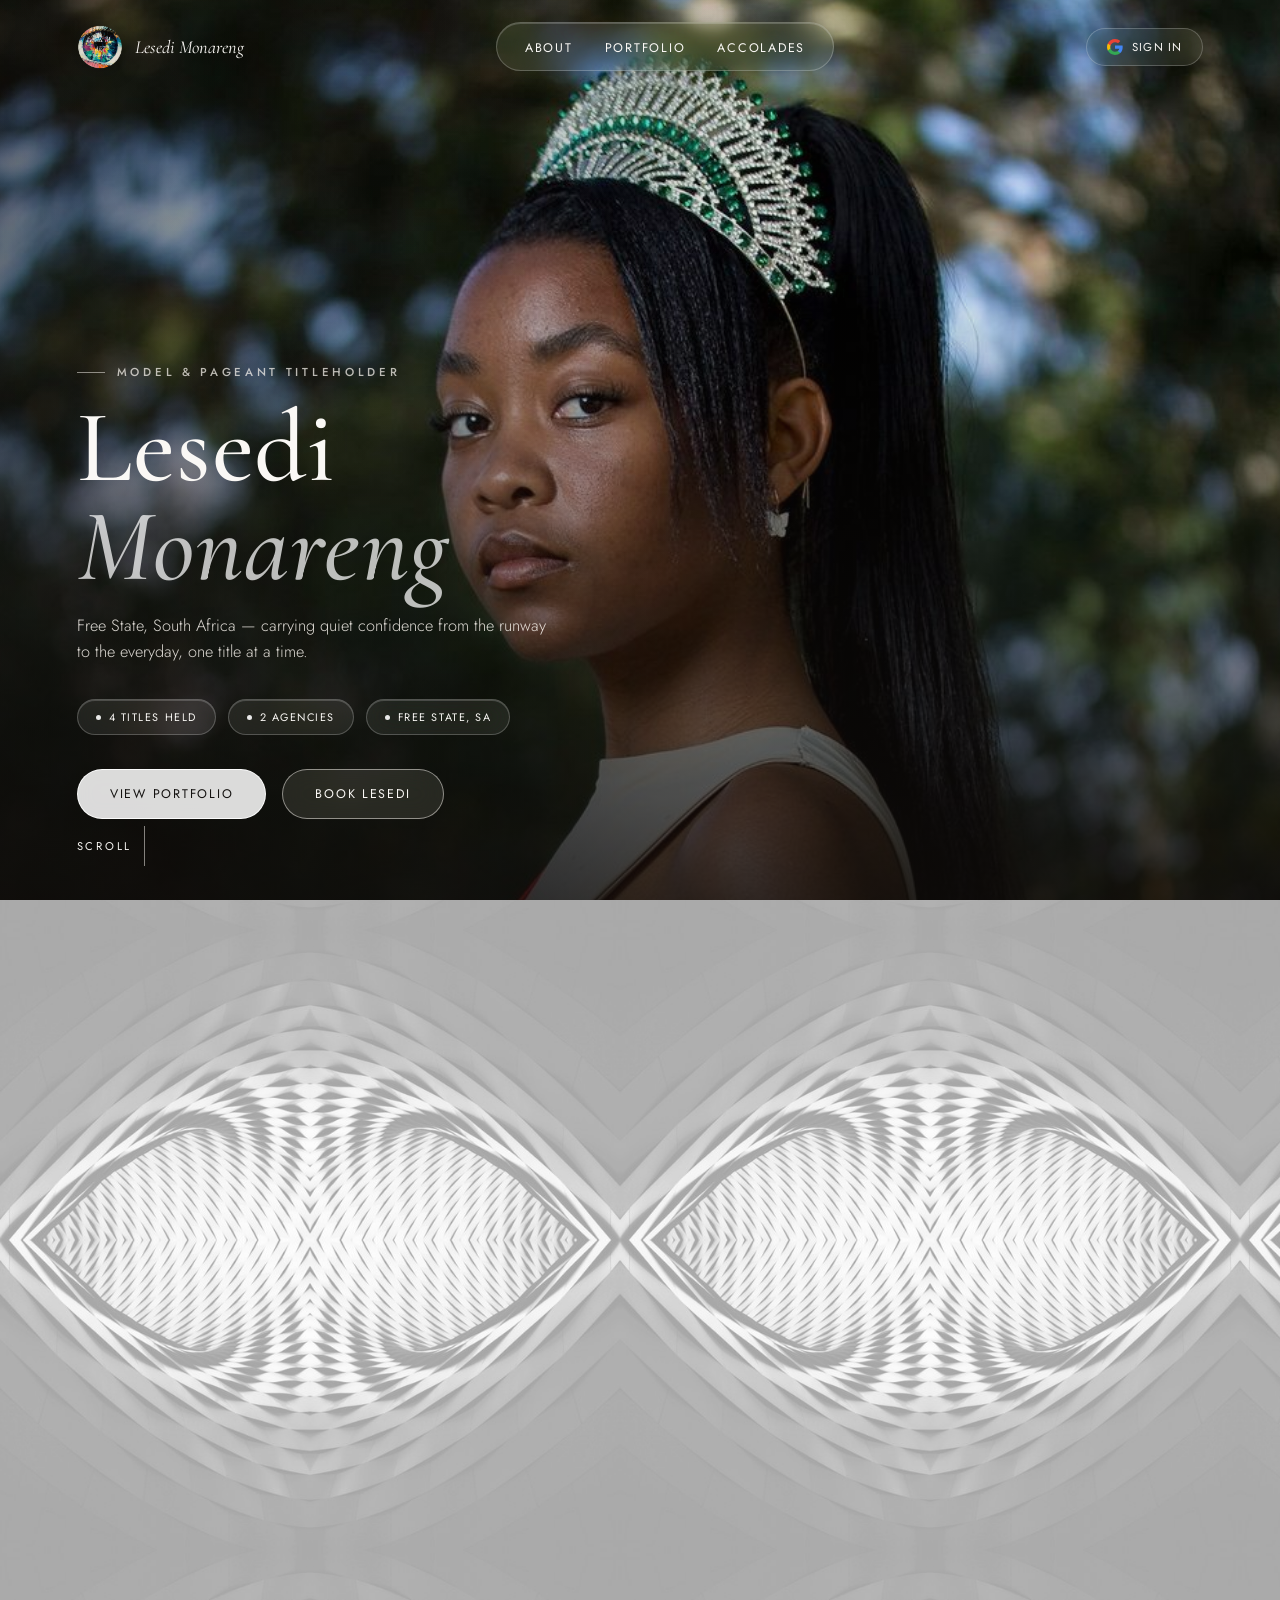
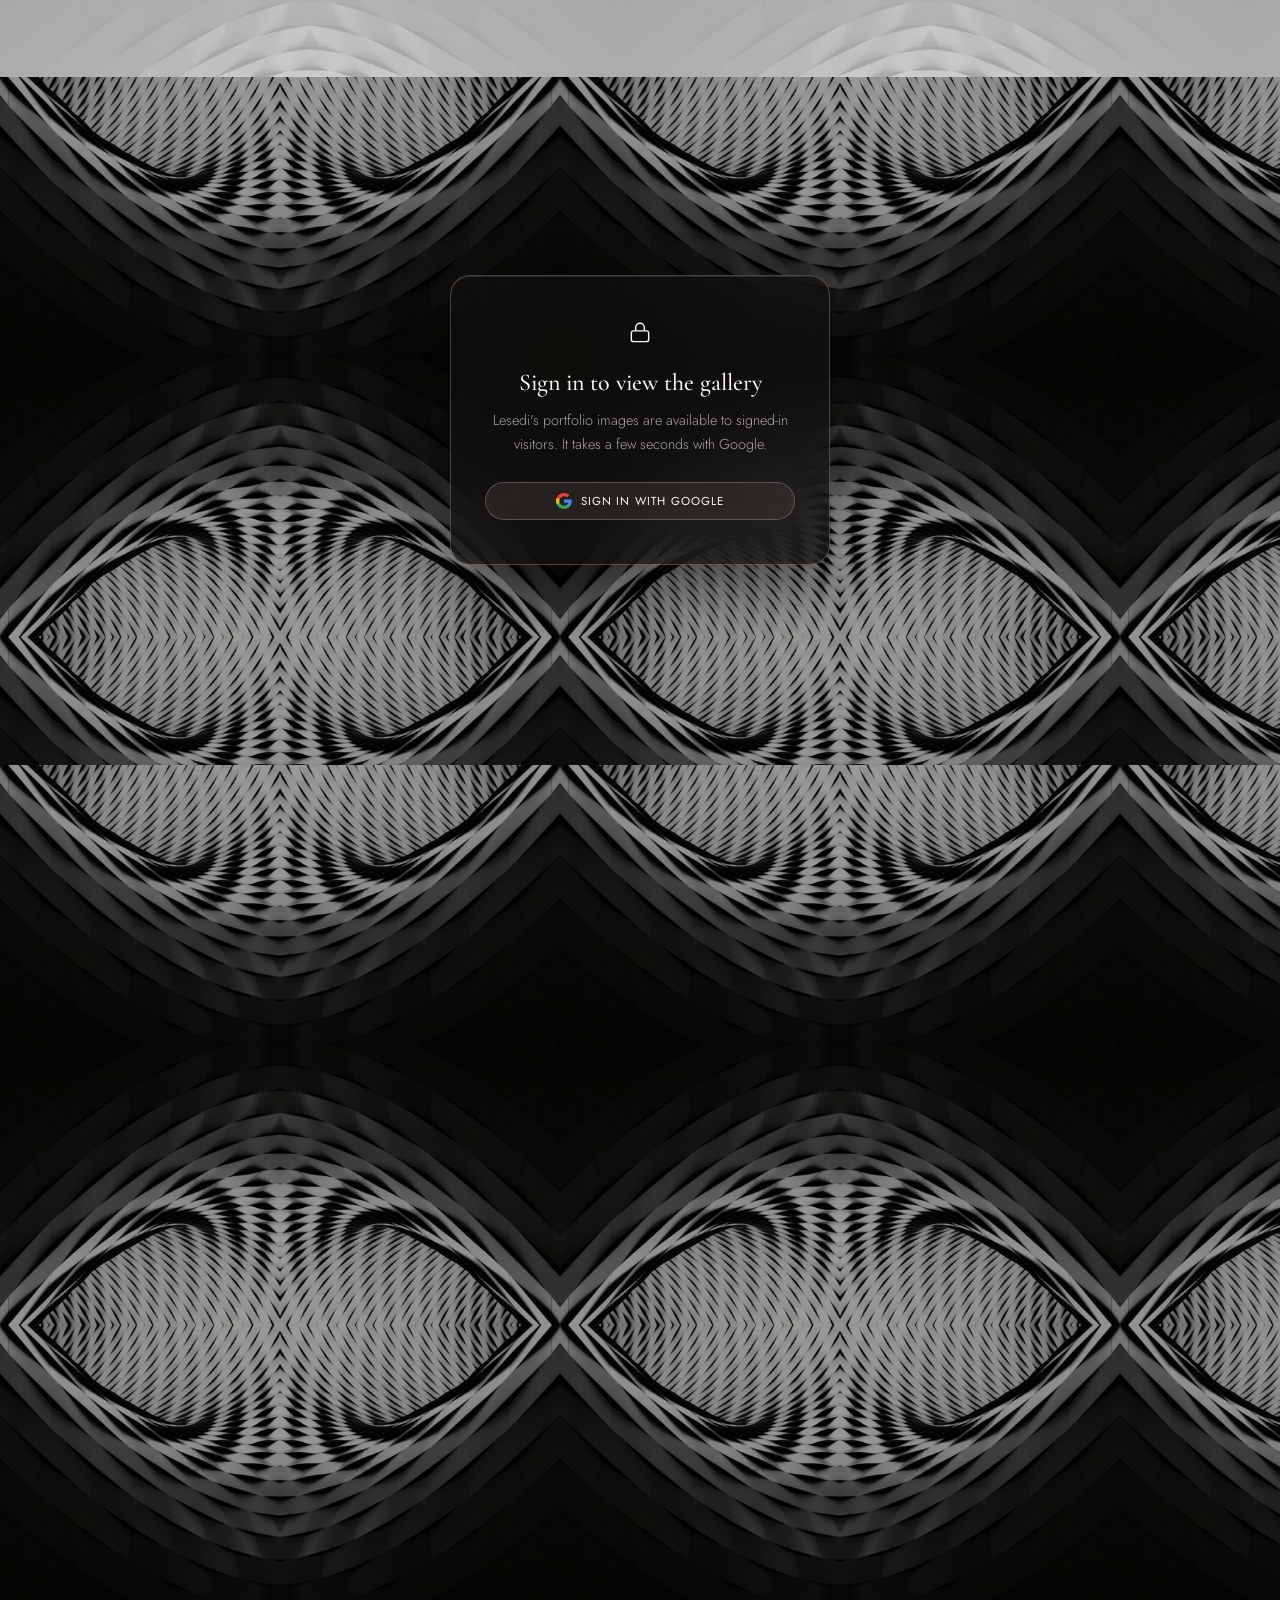
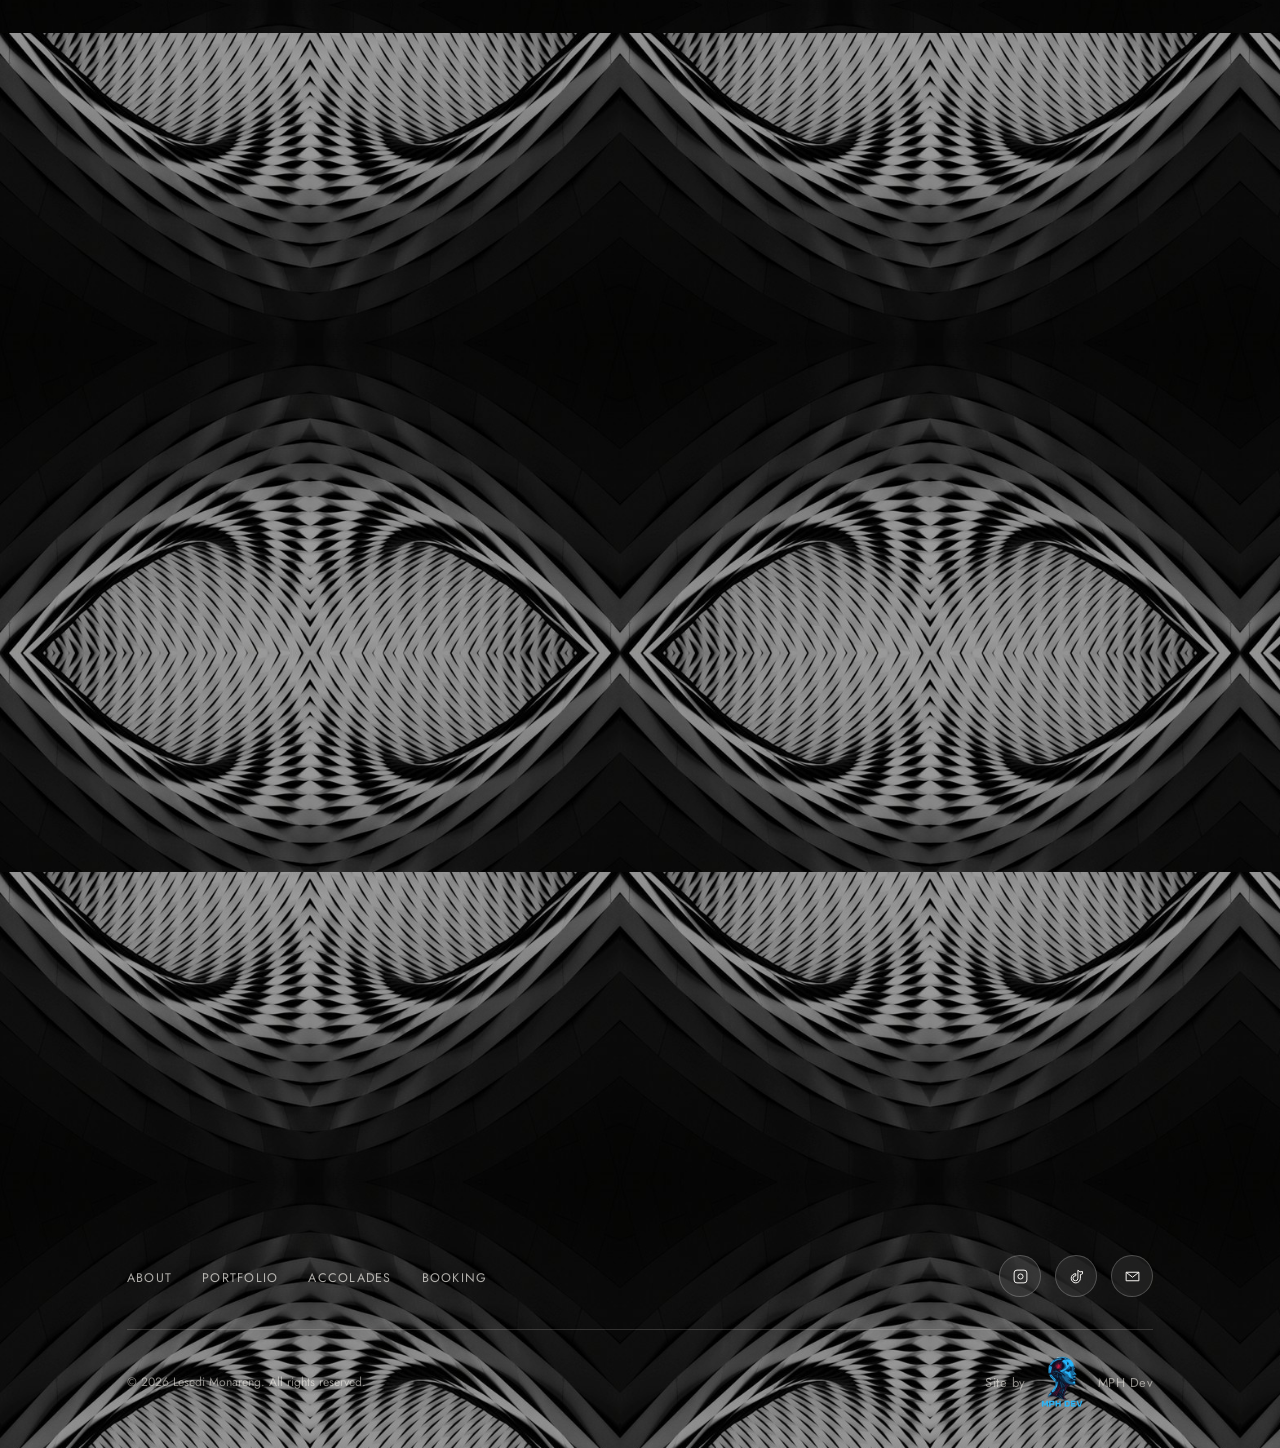
==== commit bdb95d95: "Add files via upload" ====
--- a/index.html
+++ b/index.html
@@ -1,736 +1,358 @@
 <!DOCTYPE html>
-
-<!-- 
-  Theme Name: Enlight
-  Theme URL: https://probootstrap.com/enlight-free-education-responsive-bootstrap-website-template
-  Author: ProBootstrap.com
-  Author URL: https://probootstrap.com
-  License: Released for free under the Creative Commons Attribution 3.0 license (probootstrap.com/license)
--->
 <html lang="en">
-  <head>
-    <meta charset="utf-8">
-    <meta name="viewport" content="width=device-width, initial-scale=1">
-    <title>The Beacon Secondary School</title>
-    <meta name="description" content="Free Bootstrap Theme by ProBootstrap.com">
-    <meta name="keywords" content="free website templates, free bootstrap themes, free template, free bootstrap, free website template">
-    
-    <link href="https://fonts.googleapis.com/css?family=Raleway:300,400,500,700|Open+Sans" rel="stylesheet">
-    <link rel="stylesheet" href="css/styles-merged.css">
-    <link rel="stylesheet" href="css/style.min.css">
-    <link rel="stylesheet" href="css/custom.css">
-
-    <!--[if lt IE 9]>
-      <script src="js/vendor/html5shiv.min.js"></script>
-      <script src="js/vendor/respond.min.js"></script>
-    <![endif]-->
-  </head>
-  <body>
-
-    <div class="probootstrap-search" id="probootstrap-search">
-      <a href="#" class="probootstrap-close js-probootstrap-close"><i class="icon-cross"></i></a>
-      <form action="#">
-        <input type="search" name="s" id="search" placeholder="Search a keyword and hit enter...">
-      </form>
-    </div>
-    
-    <div class="probootstrap-page-wrapper">
-      <!-- Fixed navbar -->
-      
-      <div class="probootstrap-header-top">
-        <div class="container">
-          <div class="row">
-            <div class="col-lg-9 col-md-9 col-sm-9 probootstrap-top-quick-contact-info">
-              <span><i class="icon-location2"></i>Setaseng, Phuthaditjhaba, 9869, South Africa</span>
-              <span><i class="icon-phone2"></i>058 713 3993
-              </span>
-              <span><i class="icon-mail"></i>thebeacon.secondary@gmail.com</span>
-            </div>
-            <div class="col-lg-3 col-md-3 col-sm-3 probootstrap-top-social">
-              <ul>
-                <li><a href="#"><i class="icon-twitter"></i></a></li>
-                <li><a href="#"><i class="icon-facebook2"></i></a></li>
-                <li><a href="#"><i class="icon-instagram2"></i></a></li>
-                <li><a href="#"><i class="icon-youtube"></i></a></li>
-                <li><a href="#" class="probootstrap-search-icon js-probootstrap-search"><i class="icon-search"></i></a></li>
-              </ul>
-            </div>
-          </div>
+<head>
+<meta charset="UTF-8">
+<meta name="viewport" content="width=device-width, initial-scale=1.0">
+<title>Lesedi Monareng — Model &amp; Pageant Titleholder</title>
+<meta name="description" content="Official portfolio of Lesedi Monareng — model and pageant titleholder based in the Free State, South Africa.">
+<link rel="canonical" href="https://lesedimonareng.vercel.app/">
+
+<!-- Open Graph / social preview (WhatsApp, Facebook, iMessage, etc.) -->
+<meta property="og:type" content="website">
+<meta property="og:site_name" content="Lesedi Monareng">
+<meta property="og:title" content="Lesedi Monareng — Model &amp; Pageant Titleholder">
+<meta property="og:description" content="Official portfolio of Lesedi Monareng — model and pageant titleholder based in the Free State, South Africa.">
+<meta property="og:url" content="https://lesedimonareng.vercel.app">
+<meta property="og:image" content="https://lesedimonareng.vercel.app/images/og-banner.jpg">
+<meta property="og:image:width" content="1200">
+<meta property="og:image:height" content="630">
+
+<script type="application/ld+json">
+{
+  "@context": "https://schema.org",
+  "@type": "WebSite",
+  "name": "Lesedi Monareng",
+  "url": "https://lesedimonareng.vercel.app"
+}
+</script>
+<script type="application/ld+json">
+{
+  "@context": "https://schema.org",
+  "@type": "Person",
+  "name": "Lesedi Monareng",
+  "url": "https://lesedimonareng.vercel.app",
+  "image": "https://lesedimonareng.vercel.app/images/logo.png",
+  "jobTitle": "Model & Pageant Titleholder",
+  "address": {
+    "@type": "PostalAddress",
+    "addressRegion": "Free State",
+    "addressCountry": "ZA"
+  }
+}
+</script>
+
+<!-- Twitter Card (also read by some other apps) -->
+<meta name="twitter:card" content="summary_large_image">
+<meta name="twitter:title" content="Lesedi Monareng — Model &amp; Pageant Titleholder">
+<meta name="twitter:description" content="Official portfolio of Lesedi Monareng — model and pageant titleholder based in the Free State, South Africa.">
+<meta name="twitter:image" content="https://lesedimonareng.vercel.app/images/og-banner.jpg">
+
+<link rel="preconnect" href="https://fonts.googleapis.com">
+<link rel="preconnect" href="https://fonts.gstatic.com" crossorigin>
+<link href="https://fonts.googleapis.com/css2?family=Cormorant+Garamond:ital,wght@0,400;0,500;0,600;1,400&family=Jost:wght@300;400;500;600&display=swap" rel="stylesheet">
+<link rel="stylesheet" href="css/styles.css?v=30">
+<link rel="icon" href="favicon.ico" sizes="any">
+<link rel="icon" type="image/png" href="images/logo.png" sizes="320x320">
+<link rel="apple-touch-icon" href="images/logo.png">
+</head>
+<body>
+
+<!-- ================= NAV ================= -->
+<nav class="nav" id="nav">
+  <a href="#top" class="brand-row" aria-label="Lesedi Monareng home">
+    <img class="brand-logo" src="images/logo.png" alt="Lesedi M. Art logo" width="46" height="46">
+    <span class="brand-name">Lesedi Monareng</span>
+  </a>
+  <ul class="nav-links">
+    <li><a href="#about">About</a></li>
+    <li><a href="#portfolio">Portfolio</a></li>
+    <li><a href="#accolades">Accolades</a></li>
+    <li id="adminNavItem" style="display:none;"><a href="admin.html">Manage Gallery</a></li>
+  </ul>
+  <div class="auth-slot" id="authSlot">
+    <button class="btn-auth" id="authBtn">
+      <img class="auth-avatar" id="authAvatar" src="" alt="" style="display:none;">
+      <svg id="authGoogleIcon" width="15" height="15" viewBox="0 0 24 24"><path fill="#4285F4" d="M23.52 12.27c0-.85-.08-1.67-.22-2.45H12v4.64h6.47c-.28 1.5-1.13 2.77-2.4 3.62v3.01h3.88c2.27-2.09 3.57-5.17 3.57-8.82z"/><path fill="#34A853" d="M12 24c3.24 0 5.96-1.07 7.95-2.9l-3.88-3.01c-1.08.72-2.45 1.15-4.07 1.15-3.13 0-5.78-2.11-6.73-4.96H1.27v3.11C3.25 21.3 7.31 24 12 24z"/><path fill="#FBBC05" d="M5.27 14.28A7.2 7.2 0 0 1 4.9 12c0-.79.14-1.56.37-2.28V6.61H1.27A11.98 11.98 0 0 0 0 12c0 1.93.46 3.76 1.27 5.39l4-3.11z"/><path fill="#EA4335" d="M12 4.75c1.76 0 3.34.6 4.58 1.79l3.44-3.44C17.95 1.19 15.24 0 12 0 7.31 0 3.25 2.7 1.27 6.61l4 3.11C6.22 6.86 8.87 4.75 12 4.75z"/></svg>
+      <span id="authBtnLabel">Sign In</span>
+    </button>
+  </div>
+  <button class="nav-toggle" id="navToggle" aria-label="Open menu">
+    <span></span><span></span><span></span>
+  </button>
+</nav>
+
+<div class="mobile-menu" id="mobileMenu">
+  <button class="mobile-menu-close" id="mobileMenuClose" aria-label="Close menu">
+    <svg width="20" height="20" viewBox="0 0 24 24" fill="none" stroke="currentColor" stroke-width="1.8"><path d="M4 4l16 16M20 4L4 20"/></svg>
+  </button>
+  <a href="#about">About</a>
+  <a href="#portfolio">Portfolio</a>
+  <a href="#accolades">Accolades</a>
+  <a href="admin.html" id="adminLinkMobile" style="display:none;">Manage Gallery</a>
+  <button class="btn-auth btn-auth-mobile" id="authBtnMobile">
+    <img class="auth-avatar" id="authAvatarMobile" src="" alt="" style="display:none;">
+    <svg id="authGoogleIconMobile" width="15" height="15" viewBox="0 0 24 24"><path fill="#4285F4" d="M23.52 12.27c0-.85-.08-1.67-.22-2.45H12v4.64h6.47c-.28 1.5-1.13 2.77-2.4 3.62v3.01h3.88c2.27-2.09 3.57-5.17 3.57-8.82z"/><path fill="#34A853" d="M12 24c3.24 0 5.96-1.07 7.95-2.9l-3.88-3.01c-1.08.72-2.45 1.15-4.07 1.15-3.13 0-5.78-2.11-6.73-4.96H1.27v3.11C3.25 21.3 7.31 24 12 24z"/><path fill="#FBBC05" d="M5.27 14.28A7.2 7.2 0 0 1 4.9 12c0-.79.14-1.56.37-2.28V6.61H1.27A11.98 11.98 0 0 0 0 12c0 1.93.46 3.76 1.27 5.39l4-3.11z"/><path fill="#EA4335" d="M12 4.75c1.76 0 3.34.6 4.58 1.79l3.44-3.44C17.95 1.19 15.24 0 12 0 7.31 0 3.25 2.7 1.27 6.61l4 3.11C6.22 6.86 8.87 4.75 12 4.75z"/></svg>
+    <span id="authBtnMobileLabel">Sign In</span>
+  </button>
+</div>
+
+<!-- ================= HERO ================= -->
+<header class="hero" id="top">
+  <div class="hero-media">
+    <img src="images/hero.jpg" alt="Lesedi Monareng portrait" />
+  </div>
+  <div class="hero-content">
+    <div class="eyebrow on-dark reveal is-visible">Model &amp; Pageant Titleholder</div>
+    <h1 class="hero-name reveal is-visible">Lesedi<br><em>Monareng</em></h1>
+    <p class="hero-tagline reveal is-visible reveal-delay-1">Free State, South Africa — carrying quiet confidence from the runway to the everyday, one title at a time.</p>
+    <div class="hero-chips reveal is-visible reveal-delay-1">
+      <span class="glass-chip"><span class="dot"></span>4 Titles Held</span>
+      <span class="glass-chip"><span class="dot"></span>2 Agencies</span>
+      <span class="glass-chip"><span class="dot"></span>Free State, SA</span>
+    </div>
+    <div class="hero-cta reveal is-visible reveal-delay-2">
+      <a href="#portfolio" class="btn btn-solid">View Portfolio</a>
+      <a href="#contact" class="btn btn-outline">Book Lesedi</a>
+    </div>
+  </div>
+  <div class="scroll-cue"><span>Scroll</span><span class="line"></span></div>
+</header>
+
+<!-- ================= ABOUT ================= -->
+<section class="section-pad" id="about">
+  <div class="wrap about-grid">
+    <div class="about-media reveal">
+      <div class="frame"></div>
+      <img src="images/about.jpg" alt="Lesedi Monareng smiling in a printed two-piece set" />
+      <div class="about-stat">
+        <span class="num">4</span>
+        <span class="lbl">Titles Held</span>
+      </div>
+    </div>
+    <div class="reveal reveal-delay-1">
+      <div class="eyebrow">About Lesedi</div>
+      <h2 class="about-heading">Poise on stage, presence off it.</h2>
+      <div class="about-text">
+        <p>Lesedi Monareng is a model and pageant titleholder based in the Free State, South Africa. What started as a first walk across a local stage has grown into a fast-rising modelling career — one built on discipline, warmth, and an unmistakable presence in front of the camera.</p>
+        <p>Represented by SB Modelling Agency and Vision Shelomi Modelling Agency, Lesedi has carried titles including MCF 1st Princess and Miss Summer Sensational, and continues to compete and shoot across the region. She's drawn to work that lets her tell a story — whether that's a tiara and sash on stage, or something quieter in front of the lens.</p>
+      </div>
+      <p class="about-sign">— Lesedi</p>
+    </div>
+  </div>
+</section>
+
+<!-- ================= PORTFOLIO ================= -->
+<section class="section-pad section-dark" id="portfolio" style="padding-top:0;">
+  <div class="wrap">
+    <div class="gallery-head reveal">
+      <div>
+        <div class="eyebrow">Portfolio</div>
+        <h2>Selected Work</h2>
+      </div>
+      <p>A running collection of pageant appearances and portrait work. Click any image to view it full-screen.</p>
+    </div>
+    <div class="gallery-gate" id="galleryGate">
+      <div class="gallery-swipe-hint" id="gallerySwipeHint">
+        <span>Swipe to see more</span>
+        <svg width="16" height="16" viewBox="0 0 24 24" fill="none" stroke="currentColor" stroke-width="2"><path d="M5 12h14M13 6l6 6-6 6"/></svg>
+      </div>
+      <div class="masonry reveal reveal-delay-1" id="gallery" style="display:none;">
+        <!-- items injected by script.js from imageList -->
+      </div>
+      <div class="gallery-lock" id="galleryLock" style="display:flex;">
+        <div class="gallery-lock-card">
+          <svg width="26" height="26" viewBox="0 0 24 24" fill="none" stroke="currentColor" stroke-width="1.3"><rect x="4" y="10" width="16" height="10" rx="2"/><path d="M8 10V7a4 4 0 018 0v3"/></svg>
+          <h3>Sign in to view the gallery</h3>
+          <p>Lesedi's portfolio images are available to signed-in visitors. It takes a few seconds with Google.</p>
+          <button class="btn-auth gallery-lock-btn" id="galleryLockBtn">
+            <svg width="15" height="15" viewBox="0 0 24 24"><path fill="#4285F4" d="M23.52 12.27c0-.85-.08-1.67-.22-2.45H12v4.64h6.47c-.28 1.5-1.13 2.77-2.4 3.62v3.01h3.88c2.27-2.09 3.57-5.17 3.57-8.82z"/><path fill="#34A853" d="M12 24c3.24 0 5.96-1.07 7.95-2.9l-3.88-3.01c-1.08.72-2.45 1.15-4.07 1.15-3.13 0-5.78-2.11-6.73-4.96H1.27v3.11C3.25 21.3 7.31 24 12 24z"/><path fill="#FBBC05" d="M5.27 14.28A7.2 7.2 0 0 1 4.9 12c0-.79.14-1.56.37-2.28V6.61H1.27A11.98 11.98 0 0 0 0 12c0 1.93.46 3.76 1.27 5.39l4-3.11z"/><path fill="#EA4335" d="M12 4.75c1.76 0 3.34.6 4.58 1.79l3.44-3.44C17.95 1.19 15.24 0 12 0 7.31 0 3.25 2.7 1.27 6.61l4 3.11C6.22 6.86 8.87 4.75 12 4.75z"/></svg>
+            <span>Sign in with Google</span>
+          </button>
         </div>
       </div>
-      <nav class="navbar navbar-default probootstrap-navbar">
-        <div class="container">
-          <div class="navbar-header">
-            <div class="btn-more js-btn-more visible-xs">
-              <a href="#"><i class="icon-dots-three-vertical "></i></a>
-            </div>
-            <button type="button" class="navbar-toggle collapsed" data-toggle="collapse" data-target="#navbar-collapse" aria-expanded="false" aria-controls="navbar">
-              <span class="sr-only">Toggle navigation</span>
-              <span class="icon-bar"></span>
-              <span class="icon-bar"></span>
-              <span class="icon-bar"></span>
-            </button>
-            <a class="navbar-brand" href="index.html" title="ProBootstrap:Enlight">Enlight</a>
-          </div>
-
-          <div id="navbar-collapse" class="navbar-collapse collapse">
-            <ul class="nav navbar-nav navbar-right">
-              <li class="active"><a href="index.html">Home</a></li>
-              <!--<li><a href="courses.html">Courses</a></li>-->
-              <li><a href="teachers.html">Teachers</a></li>
-              <li><a href="events.html">Events</a></li>
-              <li class="dropdown">
-                <a href="#" data-toggle="dropdown" class="dropdown-toggle">Pages</a>
-                <ul class="dropdown-menu">
-                  <li><a href="about.html">About Us</a></li>
-                  <!--<li><a href="courses.html">Courses</a></li>
-                  <li><a href="course-single.html">Course Single</a></li>-->
-                  <li><a href="gallery.html">Gallery</a></li>
-                  <!--<li class="dropdown-submenu dropdown">
-                    <a href="#" data-toggle="dropdown" class="dropdown-toggle"><span>Sub Menu</span></a>
-                    <ul class="dropdown-menu">
-                      <li><a href="#">Second Level Menu</a></li>
-                      <li><a href="#">Second Level Menu</a></li>
-                      <li><a href="#">Second Level Menu</a></li>
-                      <li><a href="#">Second Level Menu</a></li>
-                    </ul>-->
-                  </li>
-                  <li><a href="news.html">News</a></li>
-                </ul>
-              </li>
-              <li><a href="contact.html">Contact</a></li>
-            </ul>
-          </div>
+    </div>
+  </div>
+</section>
+
+<!-- ================= ACCOLADES ================= -->
+<section class="section-pad accolades section-dark" id="accolades">
+  <div class="wrap">
+    <div class="accolade-head reveal">
+      <div class="eyebrow">Accolades</div>
+      <h2>Titles &amp; Recognition</h2>
+      <p>A few of the sashes Lesedi has earned so far — with plenty more runway ahead.</p>
+    </div>
+
+    <div class="badge-grid reveal reveal-delay-1">
+      <div class="badge">
+        <svg width="30" height="30" viewBox="0 0 24 24" fill="none" stroke="currentColor" stroke-width="1.1"><path d="M3 8l4 3 5-7 5 7 4-3-2 10H5L3 8z"/></svg>
+        <h3>MCF 1st Princess</h3>
+        <span>SB Modelling Agency</span>
+      </div>
+      <div class="badge">
+        <svg width="30" height="30" viewBox="0 0 24 24" fill="none" stroke="currentColor" stroke-width="1.1"><path d="M3 8l4 3 5-7 5 7 4-3-2 10H5L3 8z"/></svg>
+        <h3>Miss Summer Sensational</h3>
+        <span>Pageant Title</span>
+      </div>
+      <div class="badge">
+        <svg width="30" height="30" viewBox="0 0 24 24" fill="none" stroke="currentColor" stroke-width="1.1"><path d="M3 8l4 3 5-7 5 7 4-3-2 10H5L3 8z"/></svg>
+        <h3>Morwetsana wa Maluti — 1st Princess</h3>
+        <span>Finalist 2024 · Vision Shelomi Modelling Agency</span>
+      </div>
+      <div class="badge">
+        <svg width="30" height="30" viewBox="0 0 24 24" fill="none" stroke="currentColor" stroke-width="1.1"><path d="M3 8l4 3 5-7 5 7 4-3-2 10H5L3 8z"/></svg>
+        <h3>Miss Serumula — 1st Princess</h3>
+        <span>Pageant Title</span>
+      </div>
+    </div>
+
+    <div class="facts-row reveal reveal-delay-2">
+      <div class="fact"><span class="k">Hair</span><span class="v">Black</span></div>
+      <div class="fact"><span class="k">Eyes</span><span class="v">Brown</span></div>
+      <div class="fact"><span class="k">Based In</span><span class="v placeholder">add location</span></div>
+    </div>
+  </div>
+</section>
+
+<!-- ================= CONTACT ================= -->
+<section class="section-pad contact" id="contact">
+  <div class="wrap contact-grid">
+    <div class="contact-info reveal">
+      <div class="eyebrow on-dark">Booking</div>
+      <h2>Let's create<br>something beautiful.</h2>
+      <p>For bookings, collaborations, or pageant appearances, reach out below — Lesedi's team typically responds within a few days.</p>
+
+      <div class="contact-line">
+        <span class="ic"><svg width="16" height="16" viewBox="0 0 24 24" fill="none" stroke="#F5F1EA" stroke-width="1.4"><path d="M3 6l9 7 9-7M3 6h18v12H3z"/></svg></span>
+        <span><span class="t">Email</span><span class="d">booking@lesedimonareng.com</span></span>
+      </div>
+      <div class="contact-line">
+        <span class="ic"><svg width="16" height="16" viewBox="0 0 24 24" fill="none" stroke="#F5F1EA" stroke-width="1.4"><path d="M22 16.9v3a2 2 0 01-2.2 2 19.8 19.8 0 01-8.6-3.1 19.5 19.5 0 01-6-6A19.8 19.8 0 012 4.2 2 2 0 014 2h3a2 2 0 012 1.7c.1.9.3 1.8.6 2.7a2 2 0 01-.4 2.1L8 9.9a16 16 0 006 6l1.4-1.4a2 2 0 012.1-.4c.9.3 1.8.5 2.7.6a2 2 0 011.8 2.2z"/></svg></span>
+        <span><span class="t">Phone</span><span class="d">+27 00 000 0000</span></span>
+      </div>
+      <div class="contact-line">
+        <span class="ic"><svg width="16" height="16" viewBox="0 0 24 24" fill="none" stroke="#F5F1EA" stroke-width="1.4"><rect x="3" y="3" width="18" height="18" rx="4"/><circle cx="12" cy="12" r="3.6"/><circle cx="17.4" cy="6.6" r="0.6" fill="#F5F1EA"/></svg></span>
+        <span><span class="t">Instagram</span><span class="d">@lesedimonareng</span></span>
+      </div>
+    </div>
+
+    <form class="contact-form reveal reveal-delay-1" id="bookingForm">
+      <div class="form-field">
+        <label for="fname">Name</label>
+        <input type="text" id="fname" placeholder="Your full name" required>
+      </div>
+      <div class="form-field">
+        <label for="femail">Email</label>
+        <input type="email" id="femail" placeholder="you@example.com" required>
+      </div>
+      <div class="form-field">
+        <label for="fmsg">Message</label>
+        <textarea id="fmsg" rows="4" placeholder="Tell us about the opportunity..." required></textarea>
+      </div>
+      <input type="checkbox" name="botcheck" id="botcheck" class="botcheck-field" tabindex="-1" autocomplete="off">
+      <button type="submit" class="btn btn-solid">Send Inquiry</button>
+      <p class="form-note" id="formNote">Thank you — your inquiry has been noted. Lesedi's team will be in touch soon.</p>
+    </form>
+  </div>
+</section>
+
+<!-- ================= FOOTER ================= -->
+<footer class="footer">
+  <div class="wrap">
+    <p class="footer-statement reveal">Poised for what's next.</p>
+
+    <div class="footer-brand-row reveal reveal-delay-1">
+      <img class="brand-logo" src="images/logo.png" alt="Lesedi M. Art logo">
+      <span class="footer-brand-name">Lesedi Monareng</span>
+    </div>
+
+    <div class="footer-top">
+      <ul class="footer-nav">
+        <li><a href="#about">About</a></li>
+        <li><a href="#portfolio">Portfolio</a></li>
+        <li><a href="#accolades">Accolades</a></li>
+        <li><a href="#contact">Booking</a></li>
+      </ul>
+      <div class="footer-social">
+        <a href="#" aria-label="Instagram"><svg width="17" height="17" viewBox="0 0 24 24" fill="none" stroke="currentColor" stroke-width="1.4"><rect x="3" y="3" width="18" height="18" rx="4"/><circle cx="12" cy="12" r="3.6"/></svg></a>
+        <a href="#" aria-label="TikTok"><svg width="17" height="17" viewBox="0 0 24 24" fill="none" stroke="currentColor" stroke-width="1.4"><path d="M14 3v11.5a3.5 3.5 0 11-3-3.46V8a6.5 6.5 0 106.5 6.5V9.2a6 6 0 003-1V5a5 5 0 01-6.5-2z"/></svg></a>
+        <a href="#" aria-label="Email"><svg width="17" height="17" viewBox="0 0 24 24" fill="none" stroke="currentColor" stroke-width="1.4"><path d="M3 6l9 7 9-7M3 6h18v12H3z"/></svg></a>
+      </div>
+    </div>
+    <div class="footer-bottom">
+      <span>© 2026 Lesedi Monareng. All rights reserved.</span>
+      <a href="admin.html" id="adminLink" style="display:none;">Manage Gallery</a>
+      <div class="footer-credit">
+        <span>Site by</span>
+        <a href="https://mphtech.netlify.app/" target="_blank" rel="noopener noreferrer" class="footer-credit-link" aria-label="MPH Dev website">
+          <img src="images/mph-logo.png" alt="MPH Dev logo">
+          <span>MPH Dev</span>
+        </a>
+      </div>
+    </div>
+  </div>
+</footer>
+
+<!-- ================= LIGHTBOX ================= -->
+<div class="lightbox" id="lightbox">
+  <button class="lightbox-close" id="lbClose" aria-label="Close">
+    <svg width="16" height="16" viewBox="0 0 24 24" fill="none" stroke="currentColor" stroke-width="1.6"><path d="M4 4l16 16M20 4L4 20"/></svg>
+  </button>
+  <button class="lightbox-prev" id="lbPrev" aria-label="Previous">
+    <svg width="16" height="16" viewBox="0 0 24 24" fill="none" stroke="currentColor" stroke-width="1.6"><path d="M15 5l-7 7 7 7"/></svg>
+  </button>
+  <div class="lightbox-stage">
+    <div class="lightbox-img-wrap">
+      <img id="lbImg" src="" alt="">
+      <p class="lb-caption" id="lbCaption"></p>
+      <div class="swipe-hint swipe-hint-exit" id="swipeHintExit">
+        <svg width="16" height="16" viewBox="0 0 24 24" fill="none" stroke="currentColor" stroke-width="2"><path d="M12 5v14M5 12l7 7 7-7"/></svg>
+        <span>Swipe down to exit</span>
+      </div>
+      <div class="swipe-hint swipe-hint-comments" id="swipeHint">
+        <svg width="16" height="16" viewBox="0 0 24 24" fill="none" stroke="currentColor" stroke-width="2"><path d="M12 19V5M5 12l7-7 7 7"/></svg>
+        <span>Swipe up for comments</span>
+      </div>
+    </div>
+    <div class="comments-panel" id="commentsPanel">
+      <div class="comments-head">
+        <span>Comments</span>
+        <div class="comments-head-right">
+          <button class="lb-like" id="lbLikeBtn" aria-label="Like this photo">
+            <svg id="lbLikeIcon" width="16" height="16" viewBox="0 0 24 24" fill="none" stroke="currentColor" stroke-width="1.8"><path d="M12 21s-7.5-4.8-10-9.5C0.3 8 1.8 4 6 4c2.2 0 3.8 1.3 6 4 2.2-2.7 3.8-4 6-4 4.2 0 5.7 4 4 7.5-2.5 4.7-10 9.5-10 9.5z"/></svg>
+            <span id="lbLikeCount">0</span>
+          </button>
+          <span class="comments-count" id="commentsCount">0</span>
         </div>
-      </nav>
-
-      <section class="flexslider">
-        <ul class="slides">
-          <li style="background-image: url(https://lh3.googleusercontent.com/p/AF1QipNuU_C5GnhTZWH6vgxc_e4uZu9XcV9Hm88G8MUQ=s1360-w1360-h1020)" class="overlay">
-            <div class="container">
-              <div class="row">
-                <div class="col-md-8 col-md-offset-2">
-                  <div class="probootstrap-slider-text text-center">
-                    <h1 class="probootstrap-heading probootstrap-animate">Your Bright Future is Our Mission</h1>
-                  </div>
-                </div>
-              </div>
-            </div>
-          </li>
-          <li style="background-image: url(https://lh3.googleusercontent.com/p/AF1QipNfNmnZdE9JPry0Pn5ah1dm9yUsO1oCKisgg_hk=s1360-w1360-h1020)" class="overlay">
-            <div class="container">
-              <div class="row">
-                <div class="col-md-8 col-md-offset-2">
-                  <div class="probootstrap-slider-text text-center">
-                    <h1 class="probootstrap-heading probootstrap-animate">Education is Life</h1>
-                  </div>
-                </div>
-              </div>
-            </div>
-            
-          </li>
-          <li style="background-image: url(https://lh3.googleusercontent.com/p/AF1QipM8zcqcFhiz9XKnzBF4yiytCHOddHcxWAkqrK_x=s1360-w1360-h1020)" class="overlay">
-            <div class="container">
-              <div class="row">
-                <div class="col-md-8 col-md-offset-2">
-                  <div class="probootstrap-slider-text text-center">
-                    <h1 class="probootstrap-heading probootstrap-animate">Helping Each of Our Students Fulfill the Potential</h1>
-                  </div>
-                </div>
-              </div>
-            </div>
-          </li>
-        </ul>
-      </section>
-      
-      <section class="probootstrap-section probootstrap-section-colored">
-        <div class="container">
-          <div class="row">
-            <div class="col-md-12 text-left section-heading probootstrap-animate">
-              <h2>Welcome to the Only School That Counts </h2>
-            </div>
-          </div>
-        </div>
-      </section>
-
-      <section class="probootstrap-section">
-        <div class="container">
-          <div class="row">
-            <div class="col-md-12">
-              <div class="probootstrap-flex-block">
-                <div class="probootstrap-text probootstrap-animate">
-                  <h3>About School</h3>
-                  <p>
-                    VISION<br>
-                    TO STRIVE FOR EXCELLENCE AND LIFE LONG QUALITY LEARNING<br><br>
-                    MISSION<br>
-                    PROVIDE QUALITY TASKS AND EXCELLENT LESSON PRESENTATION THAT ADRESSES DIFFERENT COGNITIVE LEVELS.<br>
-                    EMPHASIZE SOCIAL, EMOTIONAL, PHYSICAL AND INTELLECTUAL DEVELOPEMENT OF EACH CHILD.<br>
-                    RESPECT INDIVIDUAL NEEDS OF CHILDREN (INCLUSIVITY) FOSTER A CARING AND CREATIVE ENVIRONMENT.<br>
-                    ACTIVE PARTICIPATION OF ALL STAKEHOLDERS.<br>
-                    EXPOSE LEARNERS TO EXTRA AND CO-CURRICULAR ACTIVITIES BY MOULDING THEM HOLISTICALLY.<br>
-                  </p>
-                  <!--<p><a href="#" class="btn btn-primary">Learn More</a></p>-->
-                </div>
-                <div class="probootstrap-image probootstrap-animate" style="background-image: url(img/The\ Beacon.jpg)">
-                  <!--<a href="https://vimeo.com/45830194" class="btn-video popup-vimeo"><i class="icon-play3"></i></a>-->
-                </div>
-              </div>
-            </div>
-          </div>
-        </div>
-      </section>
-
-      <section class="probootstrap-section" id="probootstrap-counter">
-        <div class="container">
-          
-          <div class="row">
-            <div class="col-md-3 col-sm-6 col-xs-6 col-xxs-12 probootstrap-animate">
-              <div class="probootstrap-counter-wrap">
-                <div class="probootstrap-icon">
-                  <i class="icon-users2"></i>
-                </div>
-                <div class="probootstrap-text">
-                  <span class="probootstrap-counter">
-                    <span class="js-counter" data-from="0" data-to="108" data-speed="5000" data-refresh-interval="50">1</span>
-                  </span>
-                  <span class="probootstrap-counter-label">Students Enrolled</span>
-                </div>
-              </div>
-            </div>
-            <div class="col-md-3 col-sm-6 col-xs-6 col-xxs-12 probootstrap-animate">
-              <div class="probootstrap-counter-wrap">
-                <div class="probootstrap-icon">
-                  <i class="icon-user-tie"></i>
-                </div>
-                <div class="probootstrap-text">
-                  <span class="probootstrap-counter">
-                    <span class="js-counter" data-from="0" data-to="59" data-speed="5000" data-refresh-interval="50">1</span>
-                  </span>
-                  <span class="probootstrap-counter-label">Certified Teachers</span>
-                </div>
-              </div>
-            </div>
-            <div class="clearfix visible-sm-block visible-xs-block"></div>
-            <div class="col-md-3 col-sm-6 col-xs-6 col-xxs-12 probootstrap-animate">
-              <div class="probootstrap-counter-wrap">
-                <div class="probootstrap-icon">
-                  <i class="icon-library"></i>
-                </div>
-                <div class="probootstrap-text">
-                  <span class="probootstrap-counter">
-                    <span class="js-counter" data-from="0" data-to="98" data-speed="5000" data-refresh-interval="50">1</span>%
-                  </span>
-                  <span class="probootstrap-counter-label">Passing to Universities</span>
-                </div>
-              </div>
-            </div>
-            <div class="col-md-3 col-sm-6 col-xs-6 col-xxs-12 probootstrap-animate">
-               
-               <div class="probootstrap-counter-wrap">
-                <div class="probootstrap-icon">
-                  <i class="icon-smile2"></i>
-                </div>
-                <div class="probootstrap-text">
-                  <span class="probootstrap-counter">
-                    <span class="js-counter" data-from="0" data-to="100" data-speed="5000" data-refresh-interval="50">1</span>%
-                  </span>
-                  <span class="probootstrap-counter-label">Parents Satisfaction</span>
-                </div>
-              </div>
-            </div>
-          </div>
-        </div>
-      </section>
-
-      <section class="probootstrap-section probootstrap-section-colored probootstrap-bg probootstrap-custom-heading probootstrap-tab-section" style="background-image: url(img/slider_2.jpg)">
-        <div class="container">
-          <div class="row">
-            <div class="col-md-12 text-center section-heading probootstrap-animate">
-              <h2 class="mb0">Highlights</h2>
-            </div>
-          </div>
-        </div>
-        <div class="probootstrap-tab-style-1">
-          <ul class="nav nav-tabs probootstrap-center probootstrap-tabs no-border">
-            <li class="active"><a data-toggle="tab" href="#featured-news">Featured News</a></li>
-            <li><a data-toggle="tab" href="#upcoming-events">Upcoming Events</a></li>
-          </ul>
-        </div>
-      </section>
-
-      <section class="probootstrap-section probootstrap-section">
-        <div class="container">
-          <div class="row">
-            <div class="col-md-12">
-              
-              <div class="tab-content">
-
-                <div id="featured-news" class="tab-pane fade in active">
-                  <div class="row">
-                    <div class="col-md-12">
-                      <div class="owl-carousel" id="owl1">
-                        <div class="item">
-                          <a href="#" class="probootstrap-featured-news-box">
-                            <figure class="probootstrap-media"><img src="img/The Beacon.jpg" alt="Free Bootstrap Template by ProBootstrap.com" class="img-responsive"></figure>
-                            <div class="probootstrap-text">
-                              <h3>Tempora consectetur unde nisi</h3>
-                              <p>Lorem ipsum dolor sit amet, consectetur adipisicing elit. Minima, ut.</p>
-                              <span class="probootstrap-date"><i class="icon-calendar"></i>July 9, 2017</span>
-                              
-                            </div>
-                          </a>
-                        </div>
-                        <!-- END item -->
-                        <div class="item">
-                          <a href="#" class="probootstrap-featured-news-box">
-                            <figure class="probootstrap-media"><img src="img/The Beacon.jpg" alt="Free Bootstrap Template by ProBootstrap.com" class="img-responsive"></figure>
-                            <div class="probootstrap-text">
-                              <h3>Tempora consectetur unde nisi</h3>
-                              <p>Lorem ipsum dolor sit amet, consectetur adipisicing elit. Facilis, officia.</p>
-                              <span class="probootstrap-date"><i class="icon-calendar"></i>July 9, 2017</span>
-                              
-                            </div>
-                          </a>
-                        </div>
-                        <!-- END item -->
-                        <div class="item">
-                          <a href="#" class="probootstrap-featured-news-box">
-                            <figure class="probootstrap-media"><img src="img/The Beacon.jpg" alt="Free Bootstrap Template by ProBootstrap.com" class="img-responsive"></figure>
-                            <div class="probootstrap-text">
-                              <h3>Tempora consectetur unde nisi</h3>
-                              <p>Lorem ipsum dolor sit amet, consectetur adipisicing elit. Sequi, dolores.</p>
-                              <span class="probootstrap-date"><i class="icon-calendar"></i>July 9, 2017</span>
-                              
-                            </div>
-                          </a>
-                        </div>
-                        <!-- END item -->
-                        <div class="item">
-                          <a href="#" class="probootstrap-featured-news-box">
-                            <figure class="probootstrap-media"><img src="img/The Beacon.jpg" alt="Free Bootstrap Template by ProBootstrap.com" class="img-responsive"></figure>
-                            <div class="probootstrap-text">
-                              <h3>Tempora consectetur unde nisi</h3>
-                              <p>Lorem ipsum dolor sit amet, consectetur adipisicing elit. Iure, earum.</p>
-                              <span class="probootstrap-date"><i class="icon-calendar"></i>July 9, 2017</span>
-                              
-                              
-                            </div>
-                          </a>
-                        </div>
-                        <!-- END item -->
-                      </div>
-                    </div>
-                  </div>
-                  <!-- END row -->
-                  <div class="row">
-                    <div class="col-md-12 text-center">
-                      <p><a href="#" class="btn btn-primary">View all news</a></p>  
-                    </div>
-                  </div>
-                </div>
-                <div id="upcoming-events" class="tab-pane fade">
-                  <div class="row">
-                    <div class="col-md-12">
-                      <div class="owl-carousel" id="owl2">
-                        <div class="item">
-                          <a href="#" class="probootstrap-featured-news-box">
-                            <figure class="probootstrap-media"><img src="img/The Beacon.jpg" alt="Free Bootstrap Template by ProBootstrap.com" class="img-responsive"></figure>
-                            <div class="probootstrap-text">
-                              <h3>Tempora consectetur unde nisi</h3>
-                              <span class="probootstrap-date"><i class="icon-calendar"></i>July 9, 2017</span>
-                              <span class="probootstrap-location"><i class="icon-location2"></i>White Palace, Brooklyn, NYC</span>
-                            </div>
-                          </a>
-                        </div>
-                        <!-- END item -->
-                        <div class="item">
-                          <a href="#" class="probootstrap-featured-news-box">
-                            <figure class="probootstrap-media"><img src="img/The Beacon.jpg" alt="Free Bootstrap Template by ProBootstrap.com" class="img-responsive"></figure>
-                            <div class="probootstrap-text">
-                              <h3>Tempora consectetur unde nisi</h3>
-                              <span class="probootstrap-date"><i class="icon-calendar"></i>July 9, 2017</span>
-                              <span class="probootstrap-location"><i class="icon-location2"></i>White Palace, Brooklyn, NYC</span>
-                            </div>
-                          </a>
-                        </div>
-                        <!-- END item -->
-                        <div class="item">
-                          <a href="#" class="probootstrap-featured-news-box">
-                            <figure class="probootstrap-media"><img src="img/The Beacon.jpg" alt="Free Bootstrap Template by ProBootstrap.com" class="img-responsive"></figure>
-                            <div class="probootstrap-text">
-                              <h3>Tempora consectetur unde nisi</h3>
-                              <span class="probootstrap-date"><i class="icon-calendar"></i>July 9, 2017</span>
-                              <span class="probootstrap-location"><i class="icon-location2"></i>White Palace, Brooklyn, NYC</span>
-                            </div>
-                          </a>
-                        </div>
-                        <!-- END item -->
-                        <div class="item">
-                          <a href="#" class="probootstrap-featured-news-box">
-                            <figure class="probootstrap-media"><img src="img/The Beacon.jpg" alt="Free Bootstrap Template by ProBootstrap.com" class="img-responsive"></figure>
-                            <div class="probootstrap-text">
-                              <h3>Tempora consectetur unde nisi</h3>
-                              <span class="probootstrap-date"><i class="icon-calendar"></i>July 9, 2017</span>
-                              <span class="probootstrap-location"><i class="icon-location2"></i>White Palace, Brooklyn, NYC</span>
-                            </div>
-                          </a>
-                        </div>
-                        <!-- END item -->
-                      </div>
-                    </div>
-                  </div>
-                  <div class="row">
-                    <div class="col-md-12 text-center">
-                      <p><a href="#" class="btn btn-primary">View all events</a></p>  
-                    </div>
-                  </div>
-                </div>
-
-              </div>
-            
-            </div>
-          </div>
-        </div>
-      </section>
-
-      <!--<section class="probootstrap-section probootstrap-bg-white probootstrap-border-top">
-        <div class="container">
-          <div class="row">
-            <div class="col-md-6 col-md-offset-3 text-center section-heading probootstrap-animate">
-              <h2>Our Featured Courses</h2>
-              <p class="lead">Sed a repudiandae impedit voluptate nam Deleniti dignissimos perspiciatis nostrum porro nesciunt</p>
-            </div>
-          </div>
-          
-          <div class="row">
-            <div class="col-md-6">
-              <div class="probootstrap-service-2 probootstrap-animate">
-                <div class="image">
-                  <div class="image-bg">
-                    <img src="img/img_sm_1.jpg" alt="Free Bootstrap Template by ProBootstrap.com">
-                  </div>
-                </div>
-                <div class="text">
-                  <span class="probootstrap-meta"><i class="icon-calendar2"></i> July 10, 2017</span>
-                  <h3>Application Design</h3>
-                  <p>Laboriosam pariatur modi praesentium deleniti molestiae officiis atque numquam quos quis nisi voluptatum architecto rerum error.</p>
-                  <p><a href="#" class="btn btn-primary">Enroll now</a> <span class="enrolled-count">2,928 students enrolled</span></p>
-                </div>
-              </div>
-
-              <div class="probootstrap-service-2 probootstrap-animate">
-                <div class="image">
-                  <div class="image-bg">
-                    <img src="img/img_sm_3.jpg" alt="Free Bootstrap Template by ProBootstrap.com">
-                  </div>
-                </div>
-                <div class="text">
-                  <span class="probootstrap-meta"><i class="icon-calendar2"></i> July 10, 2017</span>
-                  <h3>Chemical Engineering</h3>
-                  <p>Laboriosam pariatur modi praesentium deleniti molestiae officiis atque numquam quos quis nisi voluptatum architecto rerum error.</p>
-                  <p><a href="#" class="btn btn-primary">Enroll now</a> <span class="enrolled-count">7,202 students enrolled</span></p>
-                </div>
-              </div>
-
-            </div>
-            <div class="col-md-6">
-              <div class="probootstrap-service-2 probootstrap-animate">
-                <div class="image">
-                  <div class="image-bg">
-                    <img src="img/img_sm_2.jpg" alt="Free Bootstrap Template by ProBootstrap.com">
-                  </div>
-                </div>
-                <div class="text">
-                  <span class="probootstrap-meta"><i class="icon-calendar2"></i> July 10, 2017</span>
-                  <h3>Math Major</h3>
-                  <p>Laboriosam pariatur modi praesentium deleniti molestiae officiis atque numquam quos quis nisi voluptatum architecto rerum error.</p>
-                  <p><a href="#" class="btn btn-primary">Enroll now</a> <span class="enrolled-count">12,582 students enrolled</span></p>
-                </div>
-              </div>
-
-              <div class="probootstrap-service-2 probootstrap-animate">
-                <div class="image">
-                  <div class="image-bg">
-                    <img src="img/img_sm_4.jpg" alt="Free Bootstrap Template by ProBootstrap.com">
-                  </div>
-                </div>
-                <div class="text">
-                  <span class="probootstrap-meta"><i class="icon-calendar2"></i> July 10, 2017</span>
-                  <h3>English Major</h3>
-                  <p>Laboriosam pariatur modi praesentium deleniti molestiae officiis atque numquam quos quis nisi voluptatum architecto rerum error.</p>
-                  <p><a href="#" class="btn btn-primary">Enroll now</a> <span class="enrolled-count">9,582 students enrolled</span></p>
-                </div>
-              </div>
-
-            </div>
-          </div>
-        </div>
-      </section>-->
-
-      
-      
-      <section class="probootstrap-section">
-        <div class="container">
-          <div class="row">
-            <div class="col-md-6 col-md-offset-3 text-center section-heading probootstrap-animate">
-              <h2>Meet Our Qualified Teachers</h2>
-              <p class="lead">Sed a repudiandae impedit voluptate nam Deleniti dignissimos perspiciatis nostrum porro nesciunt</p>
-            </div>
-          </div>
-          <!-- END row -->
-
-          <div class="row">
-            <div class="col-md-3 col-sm-6">
-              <div class="probootstrap-teacher text-center probootstrap-animate">
-                <figure class="media">
-                  <img src="img/person_1.jpg" alt="Free Bootstrap Template by ProBootstrap.com" class="img-responsive">
-                </figure>
-                <div class="text">
-                  <h3>Chris Worth</h3>
-                  <p>Physical Education</p>
-                  <ul class="probootstrap-footer-social">
-                    <li class="twitter"><a href="#"><i class="icon-twitter"></i></a></li>
-                    <li class="facebook"><a href="#"><i class="icon-facebook2"></i></a></li>
-                    <li class="instagram"><a href="#"><i class="icon-instagram2"></i></a></li>
-                    <li class="google-plus"><a href="#"><i class="icon-google-plus"></i></a></li>
-                  </ul>
-                </div>
-              </div>
-            </div>
-            <div class="col-md-3 col-sm-6">
-              <div class="probootstrap-teacher text-center probootstrap-animate">
-                <figure class="media">
-                  <img src="img/English teacher.jpg" alt="Free Bootstrap Template by ProBootstrap.com" class="img-responsive">
-                </figure>
-                <div class="text">
-                  <h3>Mr Letseleha</h3>
-                  <p> Teacher Of English</p>
-                  <ul class="probootstrap-footer-social">
-                    <li class="twitter"><a href="#"><i class="icon-twitter"></i></a></li>
-                    <li class="facebook"><a href="#"><i class="icon-facebook2"></i></a></li>
-                    <li class="instagram"><a href="#"><i class="icon-instagram2"></i></a></li>
-                    <li class="google-plus"><a href="#"><i class="icon-google-plus"></i></a></li>
-                  </ul>
-                </div>
-              </div>
-            </div>
-            <div class="clearfix visible-sm-block visible-xs-block"></div>
-            <div class="col-md-3 col-sm-6">
-              <div class="probootstrap-teacher text-center probootstrap-animate">
-                <figure class="media">
-                  <img src="img/Math.jpg" alt="Free Bootstrap Template by ProBootstrap.com" class="img-responsive">
-                </figure>
-                <div class="text">
-                  <h3>Mr Mbue</h3>
-                  <p>Math Teacher</p>
-                  <ul class="probootstrap-footer-social">
-                    <li class="twitter"><a href="#"><i class="icon-twitter"></i></a></li>
-                    <li class="facebook"><a href="#"><i class="icon-facebook2"></i></a></li>
-                    <li class="instagram"><a href="#"><i class="icon-instagram2"></i></a></li>
-                    <li class="google-plus"><a href="#"><i class="icon-google-plus"></i></a></li>
-                  </ul>
-                </div>
-              </div>
-            </div>
-            <div class="col-md-3 col-sm-6">
-              <div class="probootstrap-teacher text-center probootstrap-animate">
-                <figure class="media">
-                  <img src="img/Physical S.jpg" alt="Free Bootstrap Template by ProBootstrap.com" class="img-responsive">
-                </figure>
-                <div class="text">
-                  <h3>Mr Ohiara</h3>
-                  <p>Physics Teacher</p>
-                  <ul class="probootstrap-footer-social">
-                    <li class="twitter"><a href="#"><i class="icon-twitter"></i></a></li>
-                    <li class="facebook"><a href="#"><i class="icon-facebook2"></i></a></li>
-                    <li class="instagram"><a href="#"><i class="icon-instagram2"></i></a></li>
-                    <li class="google-plus"><a href="#"><i class="icon-google-plus"></i></a></li>
-                  </ul>
-                </div>
-              </div>
-            </div>
-          </div>
-
-        </div>
-      </section>
-      <!--<section class="probootstrap-section probootstrap-bg probootstrap-section-colored probootstrap-testimonial" style="background-image: url(img/slider_4.jpg);">
-        <div class="container">
-          <div class="row">
-            <div class="col-md-6 col-md-offset-3 text-center section-heading probootstrap-animate">
-              <h2>Alumni Testimonial</h2>
-              <p class="lead">Sed a repudiandae impedit voluptate nam Deleniti dignissimos perspiciatis nostrum porro nesciunt</p>
-            </div>
-          </div>
-          
-          <div class="row">
-            <div class="col-md-12 probootstrap-animate">
-              <div class="owl-carousel owl-carousel-testimony owl-carousel-fullwidth">
-                <div class="item">
-
-                  <div class="probootstrap-testimony-wrap text-center">
-                    <figure>
-                      <img src="img/person_1.jpg" alt="Free Bootstrap Template by ProBootstrap.com">
-                    </figure>
-                    <blockquote class="quote">&ldquo;Design must be functional and functionality must be translated into visual aesthetics, without any reliance on gimmicks that have to be explained.&rdquo; <cite class="author"> &mdash; <span>Mike Fisher</span></cite></blockquote>
-                  </div>
-
-                </div>
-                <div class="item">
-                  <div class="probootstrap-testimony-wrap text-center">
-                    <figure>
-                      <img src="img/person_2.jpg" alt="Free Bootstrap Template by ProBootstrap.com">
-                    </figure>
-                    <blockquote class="quote">&ldquo;Creativity is just connecting things. When you ask creative people how they did something, they feel a little guilty because they didn’t really do it, they just saw something. It seemed obvious to them after a while.&rdquo; <cite class="author"> &mdash;<span>Jorge Smith</span></cite></blockquote>
-                  </div>
-                </div>
-                <div class="item">
-                  <div class="probootstrap-testimony-wrap text-center">
-                    <figure>
-                      <img src="img/person_3.jpg" alt="Free Bootstrap Template by ProBootstrap.com">
-                    </figure>
-                    <blockquote class="quote">&ldquo;I think design would be better if designers were much more skeptical about its applications. If you believe in the potency of your craft, where you choose to dole it out is not something to take lightly.&rdquo; <cite class="author">&mdash; <span>Brandon White</span></cite></blockquote>
-                  </div>
-                </div>
-                
-              </div>
-            </div>
-          </div>
-          
-        </div>
-      </section>-->
-
-      <section class="probootstrap-section">
-        <div class="container">
-          <div class="row">
-            <div class="col-md-6 col-md-offset-3 text-center section-heading probootstrap-animate">
-              <h2>Why Choose The Beacon Secondary School</h2>
-              <p class="lead">Lorem ipsum dolor sit amet consectetur adipisicing elit. Iusto provident qui tempore natus quos quibusdam soluta at.</p>
-            </div>
-          </div>
-          <div class="row">
-            <div class="col-md-6">
-              <div class="service left-icon probootstrap-animate">
-                <div class="icon"><i class="icon-checkmark"></i></div>
-                <div class="text">
-                  <h3>We:</h3>
-                  <p>WE PROVIDE QUALITY TASKS AND EXCELLENT LESSON PRESENTATION THAT ADRESSES DIFFERENT COGNITIVE LEVELS.</p>
-                </div>  
-              </div>
-              <div class="service left-icon probootstrap-animate">
-                <div class="icon"><i class="icon-checkmark"></i></div>
-                <div class="text">
-                  <h3>We:</h3>
-                  <p>WE EMPHASIZE SOCIAL, EMOTIONAL, PHYSICAL AND INTELLECTUAL DEVELOPEMENT OF EACH CHILD.</p>
-                </div>
-              </div>
-              <div class="service left-icon probootstrap-animate">
-                <div class="icon"><i class="icon-checkmark"></i></div>
-                <div class="text">
-                  <h3>We:</h3>
-                  <p>WE RESPECT INDIVIDUAL NEEDS OF CHILDREN (INCLUSIVITY) FOSTER A CARING AND CREATIVE ENVIRONMENT.</p>
-                </div>
-              </div>
-            </div>
-            <div class="col-md-6">
-              <div class="service left-icon probootstrap-animate">
-                <div class="icon"><i class="icon-checkmark"></i></div>
-                <div class="text">
-                  <h3>We:</h3>
-                  <p>ACTIVE PARTICIPATION OF ALL STAKEHOLDERS.</p>
-                </div>  
-              </div>
-              
-              <div class="service left-icon probootstrap-animate">
-                <div class="icon"><i class="icon-checkmark"></i></div>
-                <div class="text">
-                  <h3>We:</h3>
-                  <p>EXPOSE LEARNERS TO EXTRA AND CO-CURRICULAR ACTIVITIES BY MOULDING THEM HOLISTICALLY.</p>
-                </div>
-              </div>
-
-            </div>
-          </div>
-          <!-- END row -->
-        </div>
-      </section>
-      
-      <section class="probootstrap-cta">
-        <div class="container">
-          <div class="row">
-            <div class="col-md-12">
-              <h2 class="probootstrap-animate" data-animate-effect="fadeInRight">Get your admission now!</h2>
-              <a href="#" role="button" class="btn btn-primary btn-lg btn-ghost probootstrap-animate" data-animate-effect="fadeInLeft">Enroll</a>
-            </div>
-          </div>
-        </div>
-      </section>
-      <footer class="probootstrap-footer probootstrap-bg">
-        <div class="container">
-          <div class="row">
-            <div class="col-md-4">
-              <div class="probootstrap-footer-widget">
-                <!--<h3>About The School</h3>
-                <p>Lorem ipsum dolor sit amet consectetur adipisicing elit. Porro provident suscipit natus a cupiditate ab minus illum quaerat maxime inventore Ea consequatur consectetur hic provident dolor ab aliquam eveniet alias</p>
-                --><h3>Social</h3>
-                <ul class="probootstrap-footer-social">
-                  <li><a href="#"><i class="icon-twitter"></i></a></li>
-                  <li><a href="#"><i class="icon-facebook"></i></a></li>
-                  <li><a href="#"><i class="icon-github"></i></a></li>
-                  <li><a href="#"><i class="icon-dribbble"></i></a></li>
-                  <li><a href="#"><i class="icon-linkedin"></i></a></li>
-                  <li><a href="#"><i class="icon-youtube"></i></a></li>
-                </ul>
-              </div>
-            </div>
-            <div class="col-md-3 col-md-push-1">
-              <div class="probootstrap-footer-widget">
-                <h3>Links</h3>
-                <ul>
-                  <li><a href="#">Home</a></li>
-                  <li><a href="#">Teachers</a></li>
-                  <li><a href="#">News</a></li>
-                  <li><a href="#">Contact</a></li>
-                </ul>
-              </div>
-            </div>
-            <div class="col-md-4">
-              <div class="probootstrap-footer-widget">
-                <h3>Contact Info</h3>
-                <ul class="probootstrap-contact-info">
-                  <li><i class="icon-location2"></i> <span>Setsing, Phuthaditjhaba, 9869, South Africa</span></li>
-                  <li><i class="icon-mail"></i><span>thebeacon.secondary@gmail.com</span></li>
-                  <li><i class="icon-phone2"></i><span>058 713 3993</span></li>
-                </ul>
-              </div>
-            </div>
-           
-          </div>
-          <!-- END row -->
-          
-        </div>
-
-        <div class="probootstrap-copyright">
-          <div class="container">
-            <div class="row">
-              <div class="col-md-8 text-left">
-                <p>&copy; 2024 <a href="https://probootstrap.com/"></a>. All Rights Reserved. Designed &amp; Developed <i class="icon icon-heart"></i> by <a href="https://probootstrap.com/">Mphirime Bonolo</a></p>
-              </div>
-              <div class="col-md-4 probootstrap-back-to-top">
-                <p><a href="#" class="js-backtotop">Back to top <i class="icon-arrow-long-up"></i></a></p>
-              </div>
-            </div>
-          </div>
-        </div>
-      </footer>
-
-    </div>
-    <!-- END wrapper -->
-    
-
-    <script src="js/scripts.min.js"></script>
-    <script src="js/main.min.js"></script>
-    <script src="js/custom.js"></script>
-
-  </body>
-</html>+      </div>
+      <div class="comments-list" id="commentsList">
+        <!-- comments injected here -->
+      </div>
+      <div class="comments-compose" id="commentsComposeSignedIn">
+        <img class="composer-avatar" id="composerAvatar" src="" alt="">
+        <input type="text" id="commentInput" placeholder="Add a comment..." maxlength="500">
+        <button id="commentSubmit" aria-label="Post comment">
+          <svg width="15" height="15" viewBox="0 0 24 24" fill="none" stroke="currentColor" stroke-width="1.8"><path d="M22 2L11 13M22 2l-7 20-4-9-9-4 20-7z"/></svg>
+        </button>
+      </div>
+      <div class="comments-signin-prompt" id="commentsSigninPrompt">
+        <button class="btn-auth" id="commentsSigninBtn">
+          <svg width="15" height="15" viewBox="0 0 24 24"><path fill="#4285F4" d="M23.52 12.27c0-.85-.08-1.67-.22-2.45H12v4.64h6.47c-.28 1.5-1.13 2.77-2.4 3.62v3.01h3.88c2.27-2.09 3.57-5.17 3.57-8.82z"/><path fill="#34A853" d="M12 24c3.24 0 5.96-1.07 7.95-2.9l-3.88-3.01c-1.08.72-2.45 1.15-4.07 1.15-3.13 0-5.78-2.11-6.73-4.96H1.27v3.11C3.25 21.3 7.31 24 12 24z"/><path fill="#FBBC05" d="M5.27 14.28A7.2 7.2 0 0 1 4.9 12c0-.79.14-1.56.37-2.28V6.61H1.27A11.98 11.98 0 0 0 0 12c0 1.93.46 3.76 1.27 5.39l4-3.11z"/><path fill="#EA4335" d="M12 4.75c1.76 0 3.34.6 4.58 1.79l3.44-3.44C17.95 1.19 15.24 0 12 0 7.31 0 3.25 2.7 1.27 6.61l4 3.11C6.22 6.86 8.87 4.75 12 4.75z"/></svg>
+          <span>Sign in with Google to comment</span>
+        </button>
+      </div>
+    </div>
+  </div>
+  <button class="lightbox-next" id="lbNext" aria-label="Next">
+    <svg width="16" height="16" viewBox="0 0 24 24" fill="none" stroke="currentColor" stroke-width="1.6"><path d="M9 5l7 7-7 7"/></svg>
+  </button>
+</div>
+
+<script src="https://cdn.jsdelivr.net/npm/@supabase/supabase-js@2/dist/umd/supabase.min.js"></script>
+<script src="https://cdn.jsdelivr.net/npm/@emailjs/browser@4/dist/email.min.js"></script>
+<script src="js/supabase-config.js?v=30"></script>
+<script src="js/auth-comments.js?v=30"></script>
+<script src="js/script.js?v=30"></script>
+<script defer src="/_vercel/insights/script.js"></script>
+</body>
+</html>
--- a/css/styles.css
+++ b/css/styles.css
@@ -0,0 +1,625 @@
+:root{
+  --ink:#141210;
+  --ivory:#FAF8F5;
+  --paper:#F3EFE8;
+  --muted:#6E6659;
+  --line: rgba(20,17,14,0.12);
+  --glass-bg: rgba(255,255,255,0.38);
+  --glass-bg-strong: rgba(255,255,255,0.6);
+  --glass-border: rgba(255,255,255,0.65);
+  --glass-dark-bg: rgba(255,255,255,0.08);
+  --glass-dark-border: rgba(255,255,255,0.22);
+  --shadow: 0 24px 60px rgba(20,17,14,0.16);
+  --ease: cubic-bezier(.6,.05,.28,1);
+}
+
+*,*::before,*::after{ box-sizing:border-box; }
+html{ scroll-behavior:smooth; }
+body{
+  margin:0;
+  font-family:'Jost', sans-serif;
+  color:var(--ink);
+  -webkit-font-smoothing:antialiased;
+  overflow-x:hidden;
+  background-color:var(--ivory);
+  background-image:url('../images/arch-light.jpg');
+  background-repeat:repeat;
+  background-size:620px auto;
+}
+img{ max-width:100%; display:block; }
+a{ color:inherit; text-decoration:none; }
+ul{ margin:0; padding:0; list-style:none; }
+h1,h2,h3{ margin:0; font-family:'Cormorant Garamond', serif; font-weight:500; }
+p{ margin:0; }
+button{ font-family:inherit; cursor:pointer; }
+
+.eyebrow{
+  display:flex; align-items:center; gap:12px;
+  font-size:0.72rem; letter-spacing:0.32em; text-transform:uppercase;
+  color:var(--muted); font-weight:500; margin-bottom:18px;
+}
+.eyebrow::before{ content:""; width:28px; height:1px; background:rgba(20,17,14,0.4); }
+.eyebrow.on-dark{ color:rgba(251,247,241,0.72); }
+.eyebrow.on-dark::before{ background:rgba(251,247,241,0.5); }
+
+.wrap{ max-width:1180px; margin:0 auto; padding:0 6vw; }
+
+/* ---------- Reveal on scroll ---------- */
+.reveal{ opacity:0; transform:translateY(28px); transition:opacity .9s var(--ease), transform .9s var(--ease); }
+.reveal.is-visible{ opacity:1; transform:translateY(0); }
+.reveal-delay-1{ transition-delay:.12s; }
+.reveal-delay-2{ transition-delay:.24s; }
+.reveal-delay-3{ transition-delay:.36s; }
+
+/* ---------- Logo ---------- */
+.brand-logo{ display:block; border-radius:50%; filter:drop-shadow(0 2px 10px rgba(0,0,0,0.25)); }
+.brand-row{ display:flex; align-items:center; gap:12px; }
+.brand-name{
+  font-family:'Cormorant Garamond', serif; font-style:italic; font-size:1.15rem;
+  color:var(--ivory); white-space:nowrap; transition:color .4s var(--ease);
+}
+.nav.scrolled .brand-name{ color:var(--ink); }
+
+/* ---------- Nav ---------- */
+.nav{
+  position:fixed; top:0; left:0; right:0; z-index:1000;
+  display:flex; align-items:center; justify-content:space-between;
+  padding:22px 6vw;
+  transition: padding .5s var(--ease);
+}
+.nav.scrolled{ padding:14px 6vw; }
+
+.nav-links{
+  display:flex; align-items:center; gap:32px;
+  padding:12px 28px; border-radius:999px;
+  background:var(--glass-dark-bg);
+  border:1px solid var(--glass-dark-border);
+  backdrop-filter:blur(18px) saturate(180%);
+  -webkit-backdrop-filter:blur(18px) saturate(180%);
+  box-shadow:0 8px 32px rgba(20,17,14,0.1), inset 0 1px 0 rgba(255,255,255,0.18);
+  transition:background .5s var(--ease), border-color .5s var(--ease), box-shadow .5s var(--ease);
+}
+.nav.scrolled .nav-links{
+  background:var(--glass-bg-strong);
+  border-color:rgba(20,17,14,0.08);
+  box-shadow:0 8px 24px rgba(20,17,14,0.08), inset 0 1px 0 rgba(255,255,255,0.6);
+}
+.nav-links a{
+  font-size:0.78rem; letter-spacing:0.14em; text-transform:uppercase;
+  color:var(--ivory); position:relative; padding-bottom:4px;
+  transition:color .4s var(--ease);
+}
+.nav.scrolled .nav-links a{ color:var(--ink); }
+.nav-links a::after{
+  content:""; position:absolute; left:0; bottom:0; width:100%; height:1px;
+  background:currentColor; transform:scaleX(0); transform-origin:right; transition:transform .45s var(--ease);
+}
+.nav-links a:hover::after{ transform:scaleX(1); transform-origin:left; }
+
+.nav-toggle{ display:none; flex-direction:column; gap:5px; background:none; border:none; padding:8px; z-index:1100; position:relative; }
+.nav-toggle span{ width:24px; height:1px; background:var(--ivory); transition:all .4s var(--ease); }
+.nav.scrolled .nav-toggle span{ background:var(--ink); }
+.nav-toggle.open span{ background:var(--ivory); }
+.nav-toggle.open span:nth-child(1){ transform:translateY(6px) rotate(45deg); }
+.nav-toggle.open span:nth-child(2){ opacity:0; }
+.nav-toggle.open span:nth-child(3){ transform:translateY(-6px) rotate(-45deg); }
+
+/* ---------- Mobile menu ---------- */
+.mobile-menu{
+  position:fixed; inset:0; z-index:1050;
+  background-color:var(--ink);
+  background-image:url('../images/arch-dark.jpg');
+  background-repeat:repeat; background-size:480px auto;
+  display:flex; flex-direction:column; align-items:center; justify-content:center; gap:30px;
+  opacity:0; visibility:hidden; transition:opacity .5s var(--ease), visibility .5s var(--ease);
+}
+.mobile-menu.open{ opacity:1; visibility:visible; }
+.mobile-menu-close{
+  position:absolute; top:22px; right:22px; width:44px; height:44px; border-radius:50%;
+  background:var(--glass-dark-bg); border:1px solid var(--glass-dark-border); color:var(--ivory);
+  display:flex; align-items:center; justify-content:center;
+}
+.mobile-menu a{
+  font-family:'Cormorant Garamond', serif; font-size:2rem; color:var(--ivory);
+  padding:12px 30px; border-radius:999px;
+  background:var(--glass-dark-bg); border:1px solid var(--glass-dark-border);
+  backdrop-filter:blur(14px); -webkit-backdrop-filter:blur(14px);
+  opacity:0; transform:translateY(16px); transition:all .5s var(--ease);
+}
+.mobile-menu.open a{ opacity:1; transform:translateY(0); }
+.mobile-menu.open a:nth-child(1){ transition-delay:.1s; }
+.mobile-menu.open a:nth-child(2){ transition-delay:.18s; }
+.mobile-menu.open a:nth-child(3){ transition-delay:.26s; }
+
+/* ---------- Hero ---------- */
+.hero{ position:relative; height:100svh; min-height:560px; overflow:hidden; display:flex; align-items:flex-end; }
+.hero-media{ position:absolute; inset:0; }
+.hero-media img{
+  width:100%; height:100%; object-fit:cover; object-position:64% 20%;
+  transform:scale(1.08);
+  animation:kenburns 22s var(--ease) infinite alternate;
+}
+@keyframes kenburns{ from{ transform:scale(1.08); } to{ transform:scale(1.16) translateX(-1%); } }
+.hero-media::after{
+  content:""; position:absolute; inset:0;
+  background:
+    linear-gradient(0deg, rgba(15,12,10,0.82) 0%, rgba(15,12,10,0.28) 46%, rgba(15,12,10,0.08) 68%),
+    linear-gradient(100deg, rgba(15,12,10,0.55) 0%, rgba(15,12,10,0) 55%);
+}
+.hero-content{ position:relative; z-index:2; width:100%; padding:0 6vw 9vh; color:var(--ivory); }
+.hero-name{ font-size:clamp(3rem, 9vw, 6.4rem); line-height:0.96; letter-spacing:0.01em; margin:14px 0 18px; }
+.hero-name em{ font-style:italic; color:rgba(255,255,255,0.72); }
+.hero-tagline{ max-width:480px; font-size:1.02rem; font-weight:300; line-height:1.6; color:rgba(251,247,241,0.86); margin-bottom:34px; }
+.hero-chips{ display:flex; gap:12px; flex-wrap:wrap; margin-bottom:34px; }
+.glass-chip{
+  display:inline-flex; align-items:center; gap:8px;
+  padding:9px 18px; border-radius:999px; font-size:0.68rem; letter-spacing:0.14em; text-transform:uppercase;
+  color:var(--ivory); background:var(--glass-dark-bg);
+  border:1px solid var(--glass-dark-border);
+  backdrop-filter:blur(16px) saturate(180%); -webkit-backdrop-filter:blur(16px) saturate(180%);
+  box-shadow:inset 0 1px 0 rgba(255,255,255,0.18);
+}
+.glass-chip .dot{ width:5px; height:5px; border-radius:50%; background:rgba(255,255,255,0.9); flex-shrink:0; }
+.hero-cta{ display:flex; gap:16px; flex-wrap:wrap; }
+
+.btn{
+  position:relative; display:inline-flex; align-items:center; gap:10px;
+  padding:15px 32px; border-radius:999px; font-size:0.78rem; letter-spacing:0.14em; text-transform:uppercase;
+  overflow:hidden; isolation:isolate; transition:color .5s var(--ease), border-color .5s var(--ease), background .5s var(--ease);
+}
+.btn::before{ content:""; position:absolute; inset:0; z-index:-1; transform:translateX(-101%); transition:transform .55s var(--ease); }
+.btn-solid{
+  background:rgba(255,255,255,0.85); color:var(--ink); border:1px solid rgba(255,255,255,0.9);
+  backdrop-filter:blur(10px); -webkit-backdrop-filter:blur(10px);
+}
+.btn-solid::before{ background:var(--ink); }
+.btn-solid:hover{ color:var(--ivory); border-color:var(--ink); }
+.btn-solid:hover::before{ transform:translateX(0); }
+
+.btn-outline{
+  border:1px solid rgba(251,247,241,0.5); color:var(--ivory);
+  background:rgba(251,247,241,0.1);
+  backdrop-filter:blur(12px) saturate(160%); -webkit-backdrop-filter:blur(12px) saturate(160%);
+}
+.btn-outline::before{ background:var(--ivory); }
+.btn-outline:hover{ color:var(--ink); }
+.btn-outline:hover::before{ transform:translateX(0); }
+
+.scroll-cue{
+  position:absolute; bottom:34px; left:6vw; z-index:2; display:flex; align-items:center; gap:12px;
+  color:var(--ivory); font-size:0.7rem; letter-spacing:0.24em; text-transform:uppercase;
+}
+.scroll-cue .line{ width:1px; height:40px; background:rgba(251,247,241,0.5); position:relative; overflow:hidden; }
+.scroll-cue .line::after{
+  content:""; position:absolute; top:-40px; left:0; width:100%; height:40px; background:rgba(255,255,255,0.9);
+  animation:scrolldrop 2.2s var(--ease) infinite;
+}
+@keyframes scrolldrop{ to{ top:40px; } }
+
+/* ---------- Section spacing ---------- */
+section{ position:relative; }
+.section-pad{ padding:min(14vw,140px) 0; }
+
+/* ---------- About ---------- */
+.about-grid{ display:grid; grid-template-columns:0.85fr 1.15fr; gap:min(8vw,90px); align-items:center; }
+.about-media{ position:relative; }
+.about-media .frame{ position:absolute; inset:18px -18px -18px 18px; border:1px solid rgba(20,17,14,0.16); z-index:-1; }
+.about-media img{ width:100%; aspect-ratio:4/5; object-fit:cover; border-radius:2px; }
+.about-stat{
+  position:absolute; left:-30px; bottom:34px; z-index:2;
+  padding:22px 26px; border-radius:16px; text-align:center; min-width:132px;
+  background:var(--glass-bg);
+  border:1px solid var(--glass-border);
+  backdrop-filter:blur(20px) saturate(180%); -webkit-backdrop-filter:blur(20px) saturate(180%);
+  box-shadow:0 16px 40px rgba(20,17,14,0.14), inset 0 1px 0 rgba(255,255,255,0.6);
+}
+.about-stat .num{ font-family:'Cormorant Garamond', serif; font-size:2.6rem; color:var(--ink); line-height:1; }
+.about-stat .lbl{ display:block; margin-top:8px; font-size:0.64rem; letter-spacing:0.16em; text-transform:uppercase; color:var(--muted); }
+.about-heading{ font-size:clamp(1.9rem, 3.4vw, 2.7rem); line-height:1.12; margin-bottom:26px; }
+.about-text p{ font-weight:300; line-height:1.85; color:#3a3530; margin-bottom:18px; font-size:1.02rem; }
+.about-sign{ margin-top:30px; font-family:'Cormorant Garamond', serif; font-style:italic; font-size:1.5rem; color:var(--ink); }
+
+/* ---------- Gallery ---------- */
+.section-dark{
+  background-color:var(--ink);
+  background-image:url('../images/arch-dark.jpg');
+  background-repeat:repeat; background-size:560px auto;
+}
+.section-dark .eyebrow{ color:rgba(251,247,241,0.68); }
+.section-dark .eyebrow::before{ background:rgba(251,247,241,0.45); }
+
+.gallery-head{ display:flex; justify-content:space-between; align-items:flex-end; gap:30px; margin-bottom:52px; flex-wrap:wrap; }
+.gallery-head h2{ font-size:clamp(1.9rem, 3.4vw, 2.7rem); color:var(--ivory); }
+.gallery-head p{ max-width:340px; font-weight:300; color:rgba(251,247,241,0.6); line-height:1.7; font-size:0.95rem; }
+
+.masonry{ column-count:3; column-gap:18px; -webkit-transform:translateZ(0); transform:translateZ(0); }
+.g-item{ break-inside:avoid; margin-bottom:18px; position:relative; overflow:hidden; cursor:pointer; border-radius:6px; }
+.g-item img{ width:100%; display:block; transition:transform 1s var(--ease); }
+.g-item::after{
+  content:""; position:absolute; inset:0;
+  background:linear-gradient(0deg, rgba(15,12,10,0.55), rgba(15,12,10,0) 42%);
+  opacity:0; transition:opacity .5s var(--ease);
+}
+.g-item .g-plus{
+  position:absolute; right:16px; bottom:16px; width:38px; height:38px; border-radius:50%;
+  border:1px solid rgba(251,247,241,0.6); color:var(--ivory); display:flex; align-items:center; justify-content:center;
+  background:rgba(251,247,241,0.14);
+  backdrop-filter:blur(10px) saturate(160%); -webkit-backdrop-filter:blur(10px) saturate(160%);
+  opacity:0; transform:translateY(10px) scale(0.9); transition:all .45s var(--ease);
+}
+.g-item:hover img{ transform:scale(1.06); }
+.g-item:hover::after{ opacity:1; }
+.g-item:hover .g-plus{ opacity:1; transform:translateY(0) scale(1); }
+.g-caption{
+  position:absolute; right:14px; bottom:14px; left:52px; z-index:2;
+  color:var(--ivory); font-family:'Cormorant Garamond', serif; font-style:italic;
+  font-size:0.92rem; text-align:right; line-height:1.3;
+  opacity:0; transform:translateY(10px); transition:all .4s var(--ease); pointer-events:none;
+  text-shadow:0 1px 6px rgba(0,0,0,0.6);
+}
+.g-item:hover .g-caption{ opacity:1; transform:translateY(0); }
+
+/* ---------- Gallery gate (locked state) ---------- */
+/* Visibility of #gallery vs #galleryLock is controlled directly by JS
+   (inline style.display), not CSS classes — this removes any dependency
+   on CSS cascade/caching for something this functionally important. */
+.gallery-lock{ padding:60px 20px; align-items:center; justify-content:center; }
+.gallery-lock-card{
+  max-width:380px; width:100%; text-align:center; padding:44px 34px;
+  border-radius:20px; color:var(--ivory);
+  background:rgba(20,17,14,0.72); border:1px solid var(--glass-dark-border);
+  backdrop-filter:blur(26px) saturate(180%); -webkit-backdrop-filter:blur(26px) saturate(180%);
+  box-shadow:0 24px 60px rgba(0,0,0,0.45), inset 0 1px 0 rgba(255,255,255,0.1);
+}
+.gallery-lock-card > svg{ color:var(--ivory); margin-bottom:16px; }
+.gallery-lock-card h3{ font-size:1.5rem; margin-bottom:12px; color:var(--ivory); }
+.gallery-lock-card p{ font-size:0.9rem; font-weight:300; line-height:1.6; color:rgba(251,247,241,0.65); margin-bottom:26px; }
+.gallery-lock-btn{ color:var(--ivory); background:rgba(251,247,241,0.1); border-color:rgba(251,247,241,0.25); justify-content:center; width:100%; padding:13px 20px; }
+.gallery-lock-btn:hover{ background:var(--ivory); color:var(--ink); }
+
+/* ---------- Accolades ---------- */
+.accolade-head{ text-align:center; margin-bottom:60px; }
+.accolade-head h2{ font-size:clamp(1.9rem, 3.4vw, 2.7rem); margin-bottom:16px; color:var(--ivory); }
+.accolade-head p{ max-width:460px; margin:0 auto; color:rgba(251,247,241,0.6); font-weight:300; line-height:1.7; }
+.accolade-head .eyebrow{ justify-content:center; }
+.accolade-head .eyebrow::before{ display:none; }
+
+.badge-grid{ display:grid; grid-template-columns:repeat(4,1fr); gap:16px; margin-bottom:20px; }
+.badge{
+  color:var(--ivory);
+  background:var(--glass-dark-bg); padding:38px 26px; text-align:center; border-radius:18px;
+  border:1px solid var(--glass-dark-border);
+  backdrop-filter:blur(20px) saturate(180%); -webkit-backdrop-filter:blur(20px) saturate(180%);
+  box-shadow:0 12px 30px rgba(0,0,0,0.25), inset 0 1px 0 rgba(255,255,255,0.14);
+  transition:background .4s var(--ease), transform .4s var(--ease), box-shadow .4s var(--ease);
+}
+.badge:hover{ background:rgba(255,255,255,0.14); transform:translateY(-4px); box-shadow:0 20px 40px rgba(0,0,0,0.3), inset 0 1px 0 rgba(255,255,255,0.2); }
+.badge svg{ margin-bottom:18px; }
+.badge h3{ font-size:1.18rem; line-height:1.3; margin-bottom:8px; }
+.badge span{ font-size:0.72rem; letter-spacing:0.08em; text-transform:uppercase; color:rgba(251,247,241,0.55); }
+
+.facts-row{
+  display:grid; grid-template-columns:repeat(3,1fr); border-radius:18px; overflow:hidden;
+  background:var(--glass-dark-bg); border:1px solid var(--glass-dark-border);
+  backdrop-filter:blur(20px) saturate(180%); -webkit-backdrop-filter:blur(20px) saturate(180%);
+  box-shadow:0 12px 30px rgba(0,0,0,0.2), inset 0 1px 0 rgba(255,255,255,0.14);
+}
+.fact{ padding:30px 10px; text-align:center; border-left:1px solid rgba(251,247,241,0.14); }
+.fact:first-child{ border-left:none; }
+.fact .k{ font-size:0.68rem; letter-spacing:0.2em; text-transform:uppercase; color:rgba(251,247,241,0.5); margin-bottom:10px; display:block; }
+.fact .v{ font-family:'Cormorant Garamond', serif; font-size:1.5rem; color:var(--ivory); }
+.fact .v.placeholder{ color:rgba(251,247,241,0.45); font-style:italic; font-family:'Jost',sans-serif; font-size:0.85rem; }
+
+/* ---------- Contact ---------- */
+.contact{
+  color:var(--ivory);
+  background-color:var(--ink);
+  background-image:url('../images/arch-dark.jpg');
+  background-repeat:repeat; background-size:620px auto;
+}
+.contact-grid{ display:grid; grid-template-columns:1fr 1fr; gap:min(8vw,80px); }
+.contact-info h2{ font-size:clamp(2rem, 3.6vw, 3rem); line-height:1.1; margin-bottom:26px; color:var(--ivory); }
+.contact-info > p{ font-weight:300; line-height:1.8; color:rgba(251,247,241,0.75); margin-bottom:44px; max-width:420px; }
+.contact-line{
+  display:flex; align-items:center; gap:16px; padding:16px 18px; margin-bottom:12px; border-radius:14px;
+  background:var(--glass-dark-bg); border:1px solid var(--glass-dark-border);
+  backdrop-filter:blur(16px) saturate(180%); -webkit-backdrop-filter:blur(16px) saturate(180%);
+  transition:background .4s var(--ease);
+}
+.contact-line:hover{ background:rgba(255,255,255,0.13); }
+.contact-line .ic{ width:36px; height:36px; border-radius:50%; display:flex; align-items:center; justify-content:center; flex-shrink:0; background:rgba(255,255,255,0.1); border:1px solid rgba(255,255,255,0.3); }
+.contact-line .t{ font-size:0.68rem; letter-spacing:0.16em; text-transform:uppercase; color:rgba(251,247,241,0.65); display:block; margin-bottom:4px; }
+.contact-line .d{ font-size:1rem; font-weight:300; }
+
+.contact-form{
+  padding:38px; border-radius:22px;
+  background:var(--glass-dark-bg); border:1px solid var(--glass-dark-border);
+  backdrop-filter:blur(24px) saturate(180%); -webkit-backdrop-filter:blur(24px) saturate(180%);
+  box-shadow:0 20px 50px rgba(0,0,0,0.25), inset 0 1px 0 rgba(255,255,255,0.1);
+}
+.form-field{ margin-bottom:22px; }
+.form-field label{ display:block; font-size:0.7rem; letter-spacing:0.16em; text-transform:uppercase; color:rgba(251,247,241,0.65); margin-bottom:10px; }
+.form-field input, .form-field textarea{
+  width:100%; background:rgba(251,247,241,0.06); border:none; border-bottom:1px solid rgba(251,247,241,0.35);
+  border-radius:8px 8px 0 0;
+  color:var(--ivory); font-family:'Jost',sans-serif; font-size:1rem; font-weight:300; padding:10px 12px;
+  transition:border-color .4s var(--ease), background .4s var(--ease); resize:none;
+}
+.form-field input::placeholder, .form-field textarea::placeholder{ color:rgba(251,247,241,0.35); }
+.form-field input:focus, .form-field textarea:focus{ outline:none; border-color:rgba(255,255,255,0.85); background:rgba(251,247,241,0.12); }
+.form-note{ font-size:0.8rem; color:rgba(251,247,241,0.6); margin-top:18px; display:none; }
+.form-note.show{ display:block; }
+.form-note.is-error{ color:#e2626f; }
+.btn-solid:disabled{ opacity:0.6; cursor:not-allowed; }
+.botcheck-field{ position:absolute; left:-9999px; opacity:0; height:0; width:0; overflow:hidden; }
+
+/* ---------- Footer ---------- */
+.footer{
+  padding:110px 0 40px; color:var(--ivory);
+  background-color:var(--ink);
+  background-image:url('../images/arch-dark.jpg');
+  background-repeat:repeat; background-size:620px auto;
+}
+.footer-statement{
+  font-family:'Cormorant Garamond', serif; font-style:italic; font-weight:400;
+  font-size:clamp(2.2rem, 5vw, 3.6rem); line-height:1.1; text-align:center;
+  color:var(--ivory); margin-bottom:70px; letter-spacing:0.01em;
+}
+.footer-brand-row{ display:flex; align-items:center; justify-content:center; gap:28px; margin-bottom:56px; flex-wrap:wrap; }
+.footer-brand-row .brand-logo{ width:84px; height:84px; }
+.footer-brand-name{ font-family:'Cormorant Garamond', serif; font-style:italic; font-size:1.7rem; color:var(--ivory); }
+
+.footer-top{
+  display:flex; justify-content:space-between; align-items:center; padding-bottom:32px;
+  border-bottom:1px solid rgba(251,247,241,0.16); flex-wrap:wrap; gap:24px;
+}
+.footer-nav{ display:flex; gap:30px; flex-wrap:wrap; }
+.footer-nav a{ font-size:0.78rem; letter-spacing:0.1em; text-transform:uppercase; color:rgba(251,247,241,0.68); transition:color .3s var(--ease); }
+.footer-nav a:hover{ color:var(--ivory); }
+.footer-social{ display:flex; gap:14px; }
+.footer-social a{
+  width:42px; height:42px; border-radius:50%; display:flex; align-items:center; justify-content:center;
+  background:var(--glass-dark-bg); border:1px solid var(--glass-dark-border); color:var(--ivory);
+  backdrop-filter:blur(14px) saturate(180%); -webkit-backdrop-filter:blur(14px) saturate(180%);
+  transition:all .3s var(--ease);
+}
+.footer-social a:hover{ background:rgba(255,255,255,0.9); color:var(--ink); }
+
+.footer-bottom{ display:flex; justify-content:space-between; align-items:center; padding-top:26px; font-size:0.76rem; color:rgba(251,247,241,0.55); flex-wrap:wrap; gap:14px; }
+#adminLink{
+  color:rgba(251,247,241,0.4); text-decoration:none; font-size:0.72rem;
+  letter-spacing:0.04em; border-bottom:1px solid transparent; transition:all .3s var(--ease);
+}
+#adminLink:hover{ color:rgba(251,247,241,0.8); border-bottom-color:rgba(251,247,241,0.4); }
+.footer-credit{ display:flex; align-items:center; gap:10px; }
+.footer-credit img{ width:52px; height:52px; border-radius:10px; }
+.footer-credit span{ font-size:0.8rem; letter-spacing:0.04em; }
+.footer-credit-link{ display:flex; align-items:center; gap:10px; transition:opacity .3s var(--ease); }
+.footer-credit-link:hover{ opacity:0.75; }
+
+/* ---------- Auth ---------- */
+.auth-slot{ display:flex; align-items:center; }
+.btn-auth{
+  display:flex; align-items:center; gap:9px;
+  padding:10px 20px; border-radius:999px; font-family:'Jost',sans-serif;
+  font-size:0.72rem; letter-spacing:0.1em; text-transform:uppercase;
+  color:var(--ivory); background:var(--glass-dark-bg); border:1px solid var(--glass-dark-border);
+  backdrop-filter:blur(16px) saturate(180%); -webkit-backdrop-filter:blur(16px) saturate(180%);
+  transition:all .35s var(--ease);
+}
+.nav.scrolled .btn-auth{ color:var(--ink); background:var(--glass-bg-strong); border-color:rgba(20,17,14,0.1); }
+.btn-auth:hover{ background:rgba(255,255,255,0.9); color:var(--ink); }
+.btn-auth svg{ flex-shrink:0; width:16px; height:16px; display:block; }
+.btn-auth-mobile{
+  color:var(--ivory); background:var(--glass-dark-bg); border:1px solid var(--glass-dark-border);
+  font-size:0.85rem; padding:12px 26px;
+}
+
+/* ---------- Comments panel (inside lightbox) ---------- */
+.lightbox-stage{ display:flex; align-items:stretch; gap:0; max-width:min(94vw, 1040px); max-height:86vh; }
+.lightbox-img-wrap{ display:flex; flex-direction:column; align-items:center; gap:10px; max-width:min(60vw, 640px); position:relative; }
+.lightbox-img-wrap img{ max-width:100%; max-height:80vh; object-fit:contain; transform:scale(0.94); transition:transform .45s var(--ease); box-shadow:var(--shadow); }
+.lightbox.open .lightbox-img-wrap img{ transform:scale(1); }
+.lb-caption{
+  color:rgba(251,247,241,0.75); font-family:'Cormorant Garamond', serif; font-style:italic;
+  font-size:1.05rem; text-align:center; display:none; max-width:90%;
+}
+.swipe-hint{
+  position:absolute; left:50%; transform:translateX(-50%);
+  color:rgba(251,247,241,0.75); font-size:0.78rem; letter-spacing:0.08em; text-transform:uppercase;
+  display:none; flex-direction:column; align-items:center; gap:6px; pointer-events:none;
+  text-shadow:0 1px 6px rgba(0,0,0,0.7);
+}
+.gallery-swipe-hint{
+  display:none; align-items:center; justify-content:center; gap:6px;
+  color:rgba(251,247,241,0.65); font-size:0.76rem; letter-spacing:0.06em; text-transform:uppercase;
+  margin-bottom:14px;
+}
+
+.comments-panel{
+  width:340px; max-width:88vw; display:flex; flex-direction:column;
+  background:rgba(20,17,14,0.55); border:1px solid var(--glass-dark-border); border-radius:16px;
+  backdrop-filter:blur(22px) saturate(180%); -webkit-backdrop-filter:blur(22px) saturate(180%);
+  margin-left:20px; overflow:hidden; max-height:86vh;
+}
+.comments-head{
+  display:flex; align-items:center; justify-content:space-between;
+  padding:18px 20px; border-bottom:1px solid rgba(251,247,241,0.14);
+  font-size:0.78rem; letter-spacing:0.14em; text-transform:uppercase; color:var(--ivory);
+}
+.comments-count{
+  background:rgba(255,255,255,0.14); border-radius:999px; padding:2px 10px; font-size:0.68rem;
+}
+.comments-list{ flex:1; overflow-y:auto; padding:16px 20px; display:flex; flex-direction:column; gap:16px; min-height:80px; }
+.comments-loading, .comments-empty{ color:rgba(251,247,241,0.5); font-size:0.85rem; font-weight:300; padding:20px 0; text-align:center; }
+.comment-item{ display:flex; gap:10px; position:relative; }
+.comment-avatar{ width:32px; height:32px; border-radius:50%; object-fit:cover; flex-shrink:0; background:rgba(255,255,255,0.1); }
+.comment-body{ flex:1; min-width:0; }
+.comment-meta{ display:flex; align-items:baseline; gap:8px; margin-bottom:3px; flex-wrap:wrap; }
+.comment-name{ font-size:0.82rem; color:var(--ivory); font-weight:500; }
+.comment-time{ font-size:0.66rem; color:rgba(251,247,241,0.45); text-transform:uppercase; letter-spacing:0.06em; }
+.comment-text{ font-size:0.86rem; font-weight:300; line-height:1.5; color:rgba(251,247,241,0.88); word-wrap:break-word; }
+.comment-delete{
+  position:absolute; right:0; top:0; background:none; border:none; color:rgba(251,247,241,0.35);
+  font-size:1.1rem; line-height:1; cursor:pointer; padding:2px 4px; transition:color .3s var(--ease);
+}
+.comment-delete:hover{ color:var(--ivory); }
+
+.comments-compose{ display:none; align-items:center; gap:10px; padding:14px 16px; border-top:1px solid rgba(251,247,241,0.14); }
+.composer-avatar{ width:30px; height:30px; border-radius:50%; object-fit:cover; flex-shrink:0; background:rgba(255,255,255,0.1); }
+.comments-compose input{
+  flex:1; background:rgba(251,247,241,0.08); border:1px solid rgba(251,247,241,0.2); border-radius:999px;
+  color:var(--ivory); font-family:'Jost',sans-serif; font-size:0.85rem; font-weight:300; padding:9px 16px;
+}
+.comments-compose input::placeholder{ color:rgba(251,247,241,0.4); }
+.comments-compose input:focus{ outline:none; border-color:rgba(255,255,255,0.6); }
+.comments-compose button{
+  width:34px; height:34px; border-radius:50%; flex-shrink:0; display:flex; align-items:center; justify-content:center;
+  background:var(--ivory); color:var(--ink); border:none; transition:opacity .3s var(--ease);
+}
+.comments-compose button:disabled{ opacity:0.5; }
+
+.comments-signin-prompt{ display:flex; padding:16px; border-top:1px solid rgba(251,247,241,0.14); }
+.comments-signin-prompt .btn-auth{ width:100%; justify-content:center; }
+
+@media (max-width: 900px){
+  .lightbox-stage{
+    flex-direction:column; max-width:100vw; width:100%; height:100vh; max-height:100vh;
+    overflow:hidden; padding:0;
+  }
+  .lightbox-img-wrap{ max-width:100%; width:100%; height:100%; justify-content:center; gap:14px; }
+  .lightbox-img-wrap img{ max-height:78vh; max-width:100%; }
+  .comments-panel{
+    position:fixed; left:0; right:0; bottom:0; width:100%; max-width:100%; margin-left:0; margin-top:0;
+    max-height:75vh; border-radius:20px 20px 0 0; z-index:30;
+    transform:translateY(100%); transition:transform .35s var(--ease);
+  }
+  .comments-panel.mobile-visible{ transform:translateY(0); }
+  .comments-panel::before{
+    content:""; position:absolute; top:10px; left:50%; transform:translateX(-50%);
+    width:38px; height:4px; border-radius:2px; background:rgba(251,247,241,0.3);
+  }
+  .swipe-hint{ display:flex; }
+  .swipe-hint-comments{ bottom:38px; }
+  .swipe-hint-exit{ top:78px; flex-direction:column-reverse; }
+}
+
+.auth-avatar{
+  width:22px; height:22px; border-radius:50%; object-fit:cover; flex-shrink:0;
+  border:1px solid rgba(255,255,255,0.4);
+}
+
+/* ---------- Gallery like button ---------- */
+.g-like{
+  position:absolute; left:14px; bottom:14px; z-index:2; display:flex; align-items:center; gap:6px;
+  padding:7px 12px; border-radius:999px; border:1px solid rgba(251,247,241,0.35);
+  background:rgba(20,17,14,0.4); color:var(--ivory);
+  backdrop-filter:blur(10px) saturate(160%); -webkit-backdrop-filter:blur(10px) saturate(160%);
+  opacity:0; transform:translateY(10px); transition:all .4s var(--ease);
+  font-family:'Jost',sans-serif; font-size:0.76rem;
+}
+.g-item:hover .g-like{ opacity:1; transform:translateY(0); }
+.g-like.is-liked{ opacity:1; transform:translateY(0); background:rgba(200,60,70,0.85); border-color:rgba(255,255,255,0.5); }
+.g-like.is-liked .g-like-icon{ fill:currentColor; }
+.g-like-icon{ transition:transform .3s var(--ease); }
+.g-like:active .g-like-icon{ transform:scale(1.25); }
+
+/* ---------- Lightbox like button ---------- */
+.comments-head-right{ display:flex; align-items:center; gap:12px; }
+.lb-like{
+  display:flex; align-items:center; gap:6px; color:rgba(251,247,241,0.7);
+  background:none; border:none; font-family:'Jost',sans-serif; font-size:0.76rem; cursor:pointer;
+  transition:color .3s var(--ease);
+}
+.lb-like:hover{ color:var(--ivory); }
+.lb-like.is-liked{ color:#e2626f; }
+.lb-like.is-liked svg{ fill:currentColor; }
+
+/* ---------- Lightbox ---------- */
+.lightbox{
+  position:fixed; inset:0; z-index:2000; background:rgba(15,12,10,0.94);
+  display:flex; align-items:center; justify-content:center;
+  opacity:0; visibility:hidden; transition:opacity .45s var(--ease), visibility .45s var(--ease);
+}
+.lightbox.open{ opacity:1; visibility:visible; }
+.lightbox-close, .lightbox-prev, .lightbox-next{
+  position:absolute; background:rgba(251,247,241,0.08); border:1px solid rgba(251,247,241,0.3); border-radius:50%;
+  color:var(--ivory); width:46px; height:46px; display:flex; align-items:center; justify-content:center;
+  backdrop-filter:blur(12px) saturate(160%); -webkit-backdrop-filter:blur(12px) saturate(160%);
+  transition:all .3s var(--ease);
+}
+.lightbox-close:hover, .lightbox-prev:hover, .lightbox-next:hover{ background:var(--ivory); color:var(--ink); border-color:var(--ivory); }
+.lightbox-close{ top:26px; right:26px; z-index:10; }
+.lightbox-prev{ left:26px; top:50%; transform:translateY(-50%); }
+.lightbox-next{ right:26px; top:50%; transform:translateY(-50%); }
+
+/* ---------- Responsive ---------- */
+@media (max-width: 900px){
+  .about-grid{ grid-template-columns:1fr; gap:56px; }
+  .about-media .frame{ display:none; }
+  .badge-grid{ grid-template-columns:repeat(2,1fr); }
+  .contact-grid{ grid-template-columns:1fr; gap:56px; }
+  .masonry{ column-count:2; }
+  .footer-brand-row .brand-logo{ width:68px; height:68px; }
+}
+
+@media (max-width: 640px){
+  .about-heading{ font-size:2.3rem; }
+  .gallery-head h2{ font-size:2.3rem; }
+  .accolade-head h2{ font-size:2.3rem; }
+  .contact-info h2{ font-size:2.5rem; }
+  .nav-links{ display:none; }
+  .auth-slot{ display:none; }
+  .brand-name{ font-size:0.98rem; }
+  .brand-logo{ width:38px; height:38px; }
+  .nav-toggle{ display:flex; }
+  .hero-content{ padding-bottom:12vh; }
+  .hero-tagline{ max-width:100%; font-size:0.95rem; }
+  .hero-chips{ gap:8px; }
+  .glass-chip{ padding:8px 14px; font-size:0.62rem; }
+  .hero-cta{ flex-direction:column; align-items:flex-start; }
+  .btn{ width:100%; justify-content:center; }
+  .masonry{
+    display:flex; column-count:unset; overflow-x:auto; gap:14px;
+    scroll-snap-type:x mandatory; -webkit-overflow-scrolling:touch;
+    padding-bottom:8px; margin:0 -20px; padding-left:20px; padding-right:20px;
+  }
+  .masonry::-webkit-scrollbar{ display:none; }
+  .g-item{
+    margin-bottom:0; flex:0 0 82%; scroll-snap-align:center; border-radius:12px;
+  }
+  .g-item img{ aspect-ratio:3/4; object-fit:cover; }
+  .g-caption, .g-like{ opacity:1; transform:none; }
+  .gallery-swipe-hint{
+    display:flex; align-items:center; justify-content:center; gap:6px;
+    color:rgba(251,247,241,0.32); font-size:0.7rem; letter-spacing:0.06em; text-transform:uppercase;
+    margin-bottom:14px; animation:swipeHintFade 3.5s ease forwards;
+  }
+  .badge-grid{ grid-template-columns:1fr 1fr; }
+  .badge{ padding:26px 14px; }
+  .badge h3{ font-size:1.02rem; }
+  .facts-row{ grid-template-columns:repeat(3,1fr); }
+  .fact{ padding:22px 6px; }
+  .fact .k{ font-size:0.56rem; }
+  .fact .v{ font-size:1.1rem; }
+  .about-stat{ left:16px; bottom:16px; padding:16px 20px; min-width:100px; }
+  .about-stat .num{ font-size:2rem; }
+  .section-pad{ padding:90px 0; }
+  .scroll-cue{ display:none; }
+  .footer{ padding:80px 0 30px; }
+  .footer-statement{ margin-bottom:48px; }
+  .footer-brand-row{ gap:18px; margin-bottom:40px; }
+  .footer-brand-row .brand-logo{ width:58px; height:58px; }
+  .footer-brand-name{ font-size:1.3rem; }
+  .footer-top{ flex-direction:column; align-items:flex-start; }
+  .footer-bottom{ flex-direction:column; align-items:flex-start; }
+}
+
+@media (prefers-reduced-motion: reduce){
+  *{ animation-duration:0.01ms !important; animation-iteration-count:1 !important; transition-duration:0.01ms !important; scroll-behavior:auto !important; }
+}
+
+/* Placed last on purpose so nothing earlier in the file can override it */
+@media (max-width: 640px){
+  .lightbox-prev, .lightbox-next{ display:none; }
+}
